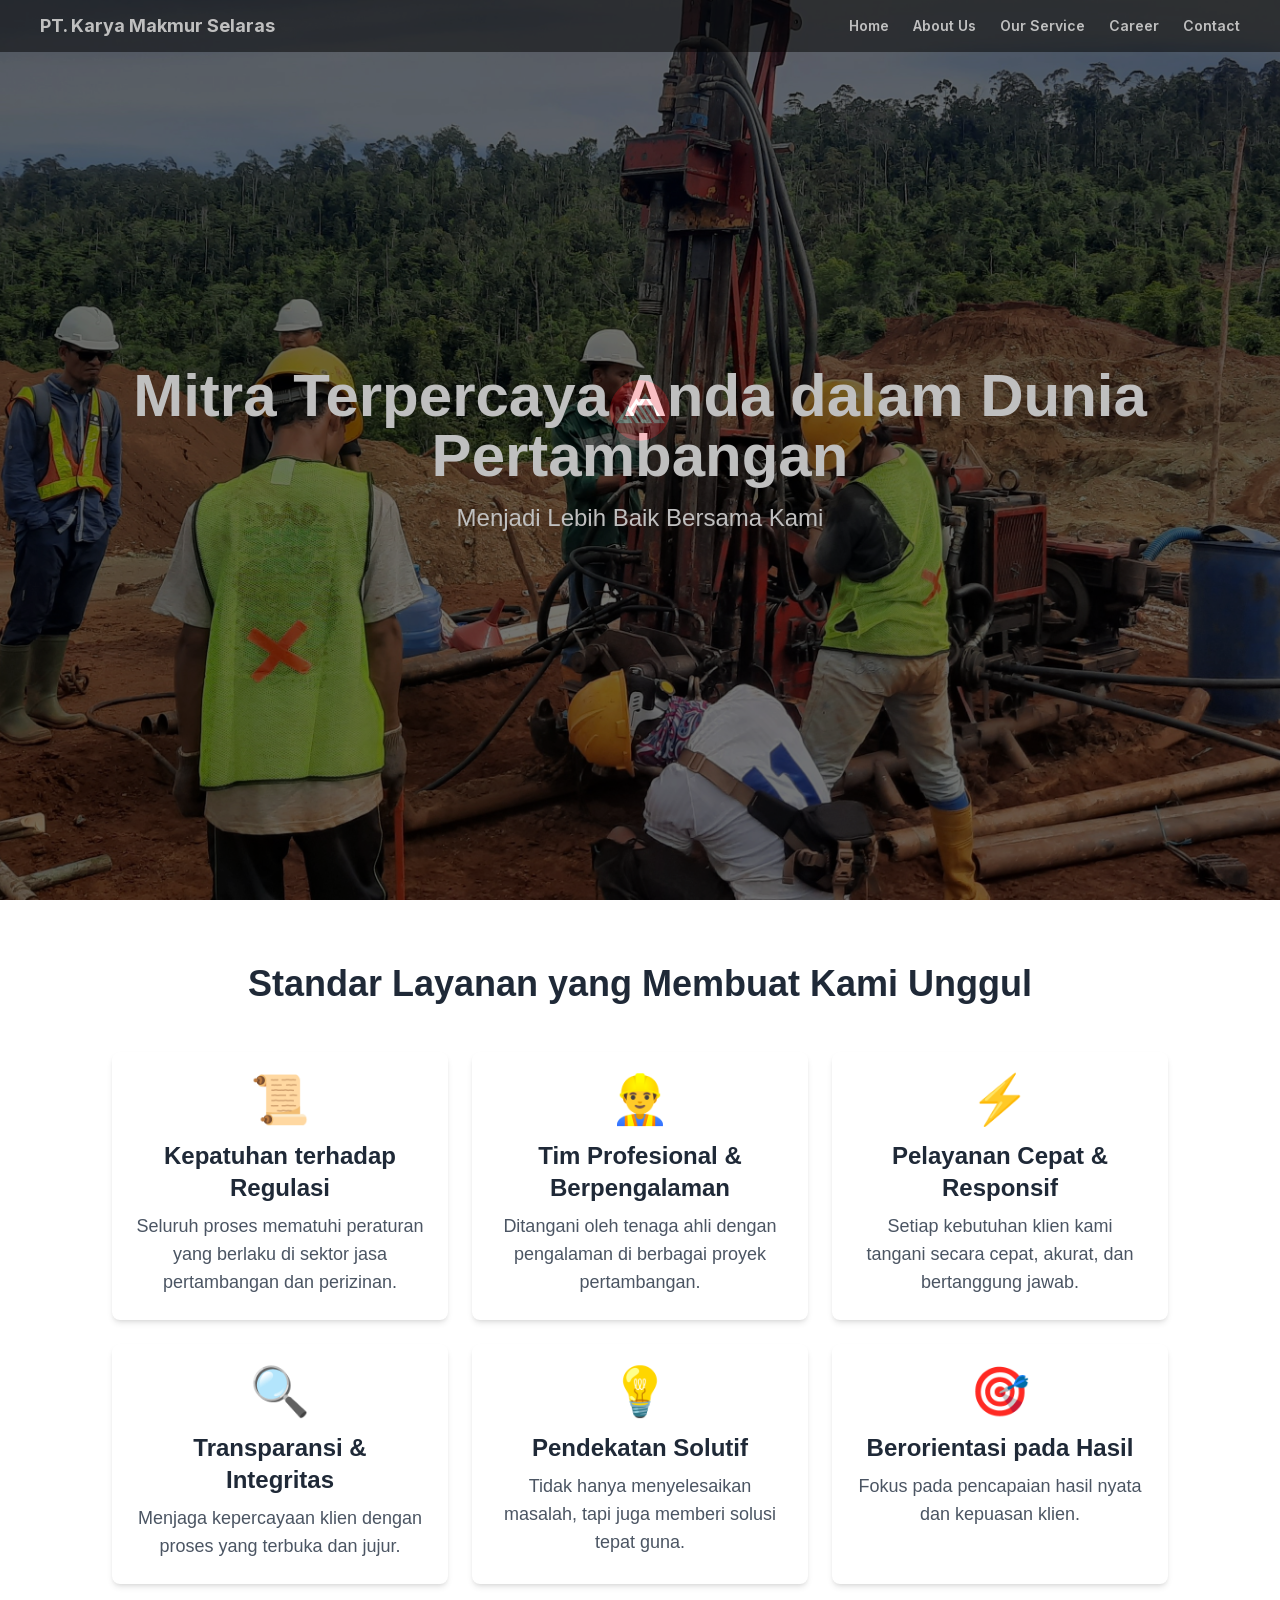
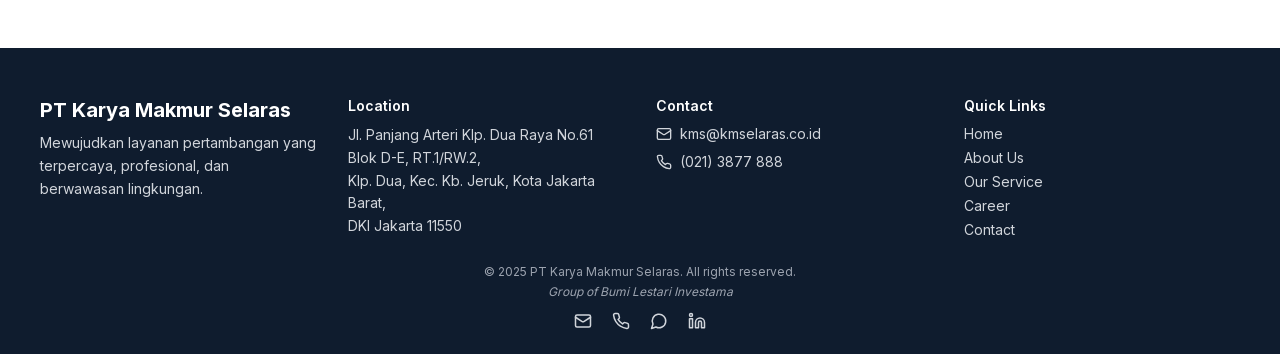
==== index.html @ 3e062470 "Upload latest website build" ====
<!DOCTYPE html><html lang="en"><head><meta charSet="utf-8"/><meta name="viewport" content="width=device-width, initial-scale=1"/><link rel="preload" as="image" href="/images/KMS.png" fetchPriority="high"/><link rel="preload" as="image" href="/images/ngebor2nd.jpg" fetchPriority="high"/><link rel="stylesheet" href="/_next/static/css/39ef1ab7c9cf8170.css" data-precedence="next"/><link rel="preload" as="script" fetchPriority="low" href="/_next/static/chunks/webpack-bbf38ab73833ad8f.js"/><script src="/_next/static/chunks/fd9d1056-844a5cc198651369.js" async=""></script><script src="/_next/static/chunks/23-48c52bfb9461e710.js" async=""></script><script src="/_next/static/chunks/main-app-80aff7ed6af9d20b.js" async=""></script><script src="/_next/static/chunks/664-de91c3d06f138422.js" async=""></script><script src="/_next/static/chunks/627-c3368411f2ba80dd.js" async=""></script><script src="/_next/static/chunks/138-c920672a548db637.js" async=""></script><script src="/_next/static/chunks/app/page-da575f55ed3c1c3e.js" async=""></script><script src="/_next/static/chunks/app/layout-ab60ea3f1e99c722.js" async=""></script><title>PT. Karya Makmur Selaras</title><link rel="icon" href="/KMS.png" type="image/png"/><title>PT. Karya Makmur Selaras</title><meta name="description" content="Konsultan Jasa Usaha Pertambangan — profesional dan berwawasan lingkungan"/><script src="/_next/static/chunks/polyfills-78c92fac7aa8fdd8.js" noModule=""></script></head><body class="__className_f367f3"><main class="relative flex flex-col items-center min-h-screen font-[Arial] bg-white overflow-x-hidden"><div class="fixed inset-0 flex items-center justify-center bg-black z-[100]" style="opacity:1"><div style="transform:none"><img alt="Logo KMS" fetchPriority="high" width="300" height="150" decoding="async" data-nimg="1" style="color:transparent" src="/images/KMS.png"/></div></div><div class="relative w-full h-screen" style="transform:scale(1.1)"><img alt="Hero Background" fetchPriority="high" decoding="async" data-nimg="fill" class="object-cover z-0" style="position:absolute;height:100%;width:100%;left:0;top:0;right:0;bottom:0;color:transparent" src="/images/ngebor2nd.jpg"/><div class="absolute inset-0 flex flex-col justify-center items-center bg-black bg-opacity-40 text-white text-center px-4 sm:px-8 md:px-16"><h1 class="text-3xl sm:text-4xl md:text-5xl lg:text-6xl font-bold leading-snug" style="opacity:0;transform:translateY(20px)">Mitra Terpercaya Anda dalam Dunia Pertambangan</h1><p class="mt-4 text-base sm:text-lg md:text-xl lg:text-2xl" style="opacity:0;transform:translateY(10px)">Menjadi Lebih Baik Bersama Kami</p></div></div><section class="w-full max-w-6xl px-4 sm:px-6 md:px-12 py-16"><h2 class="text-2xl sm:text-3xl md:text-4xl font-bold text-center text-gray-800 mb-12">Standar Layanan yang Membuat Kami Unggul</h2><div class="grid grid-cols-1 sm:grid-cols-2 lg:grid-cols-3 gap-6"><div class="bg-white rounded-lg shadow-md p-6 text-center hover:shadow-xl transition"><div class="text-blue-600 mb-4 text-4xl sm:text-5xl">📜</div><h3 class="text-lg sm:text-xl md:text-2xl font-semibold text-gray-800 mb-2">Kepatuhan terhadap Regulasi</h3><p class="text-gray-600 text-sm sm:text-base md:text-lg">Seluruh proses mematuhi peraturan yang berlaku di sektor jasa pertambangan dan perizinan.</p></div><div class="bg-white rounded-lg shadow-md p-6 text-center hover:shadow-xl transition"><div class="text-blue-600 mb-4 text-4xl sm:text-5xl">👷‍♂️</div><h3 class="text-lg sm:text-xl md:text-2xl font-semibold text-gray-800 mb-2">Tim Profesional &amp; Berpengalaman</h3><p class="text-gray-600 text-sm sm:text-base md:text-lg">Ditangani oleh tenaga ahli dengan pengalaman di berbagai proyek pertambangan.</p></div><div class="bg-white rounded-lg shadow-md p-6 text-center hover:shadow-xl transition"><div class="text-blue-600 mb-4 text-4xl sm:text-5xl">⚡</div><h3 class="text-lg sm:text-xl md:text-2xl font-semibold text-gray-800 mb-2">Pelayanan Cepat &amp; Responsif</h3><p class="text-gray-600 text-sm sm:text-base md:text-lg">Setiap kebutuhan klien kami tangani secara cepat, akurat, dan bertanggung jawab.</p></div><div class="bg-white rounded-lg shadow-md p-6 text-center hover:shadow-xl transition"><div class="text-blue-600 mb-4 text-4xl sm:text-5xl">🔍</div><h3 class="text-lg sm:text-xl md:text-2xl font-semibold text-gray-800 mb-2">Transparansi &amp; Integritas</h3><p class="text-gray-600 text-sm sm:text-base md:text-lg">Menjaga kepercayaan klien dengan proses yang terbuka dan jujur.</p></div><div class="bg-white rounded-lg shadow-md p-6 text-center hover:shadow-xl transition"><div class="text-blue-600 mb-4 text-4xl sm:text-5xl">💡</div><h3 class="text-lg sm:text-xl md:text-2xl font-semibold text-gray-800 mb-2">Pendekatan Solutif</h3><p class="text-gray-600 text-sm sm:text-base md:text-lg">Tidak hanya menyelesaikan masalah, tapi juga memberi solusi tepat guna.</p></div><div class="bg-white rounded-lg shadow-md p-6 text-center hover:shadow-xl transition"><div class="text-blue-600 mb-4 text-4xl sm:text-5xl">🎯</div><h3 class="text-lg sm:text-xl md:text-2xl font-semibold text-gray-800 mb-2">Berorientasi pada Hasil</h3><p class="text-gray-600 text-sm sm:text-base md:text-lg">Fokus pada pencapaian hasil nyata dan kepuasan klien.</p></div></div></section></main><footer class="bg-[#0f1c2e] text-white pt-12 pb-6 text-sm"><div class="max-w-7xl mx-auto px-6 md:px-10 grid grid-cols-1 md:grid-cols-2 lg:grid-cols-4 gap-8 pl-4 md:pl-10"><div><h2 class="text-xl font-bold mb-2">PT Karya Makmur Selaras</h2><p class="text-gray-300 leading-relaxed text-sm">Mewujudkan layanan pertambangan yang terpercaya, profesional, dan berwawasan lingkungan.</p></div><div><h4 class="font-semibold mb-2">Location</h4><p class="text-gray-300 text-sm leading-relaxed">Jl. Panjang Arteri Klp. Dua Raya No.61 Blok D-E, RT.1/RW.2,<br/>Klp. Dua, Kec. Kb. Jeruk, Kota Jakarta Barat,<br/>DKI Jakarta 11550</p></div><div class="space-y-2"><h4 class="font-semibold">Contact</h4><div class="flex items-center gap-2 text-gray-300 text-sm"><svg xmlns="http://www.w3.org/2000/svg" width="16" height="16" viewBox="0 0 24 24" fill="none" stroke="currentColor" stroke-width="2" stroke-linecap="round" stroke-linejoin="round" class="lucide lucide-mail"><rect width="20" height="16" x="2" y="4" rx="2"></rect><path d="m22 7-8.97 5.7a1.94 1.94 0 0 1-2.06 0L2 7"></path></svg><a href="mailto:kms@kmselaras.co.id" class="hover:underline">kms@kmselaras.co.id</a></div><div class="flex items-center gap-2 text-gray-300 text-sm"><svg xmlns="http://www.w3.org/2000/svg" width="16" height="16" viewBox="0 0 24 24" fill="none" stroke="currentColor" stroke-width="2" stroke-linecap="round" stroke-linejoin="round" class="lucide lucide-phone"><path d="M22 16.92v3a2 2 0 0 1-2.18 2 19.79 19.79 0 0 1-8.63-3.07 19.5 19.5 0 0 1-6-6 19.79 19.79 0 0 1-3.07-8.67A2 2 0 0 1 4.11 2h3a2 2 0 0 1 2 1.72 12.84 12.84 0 0 0 .7 2.81 2 2 0 0 1-.45 2.11L8.09 9.91a16 16 0 0 0 6 6l1.27-1.27a2 2 0 0 1 2.11-.45 12.84 12.84 0 0 0 2.81.7A2 2 0 0 1 22 16.92z"></path></svg><a href="tel:+62213877888" class="hover:underline">(021) 3877 888</a></div></div><div><h4 class="font-semibold mb-2">Quick Links</h4><ul class="space-y-1 text-gray-300 text-sm"><li><a class="hover:underline" href="/">Home</a></li><li><a class="hover:underline" href="/about">About Us</a></li><li><a class="hover:underline" href="/our-service">Our Service</a></li><li><a class="hover:underline" href="/career">Career</a></li><li><a class="hover:underline" href="/contact">Contact</a></li></ul></div></div><div class="w-full max-w-7xl mx-auto px-6 md:px-10 text-center text-gray-400 text-xs mt-6">© <!-- -->2025<!-- --> PT Karya Makmur Selaras. All rights reserved.<div class="italic mt-1">Group of Bumi Lestari Investama</div><div class="mt-3 flex justify-center gap-5 text-lg text-gray-300"><a href="mailto:kms@kmselaras.co.id" aria-label="Email" class="hover:text-white"><svg xmlns="http://www.w3.org/2000/svg" width="18" height="18" viewBox="0 0 24 24" fill="none" stroke="currentColor" stroke-width="2" stroke-linecap="round" stroke-linejoin="round" class="lucide lucide-mail"><rect width="20" height="16" x="2" y="4" rx="2"></rect><path d="m22 7-8.97 5.7a1.94 1.94 0 0 1-2.06 0L2 7"></path></svg></a><a href="tel:+62213877888" aria-label="Phone" class="hover:text-white"><svg xmlns="http://www.w3.org/2000/svg" width="18" height="18" viewBox="0 0 24 24" fill="none" stroke="currentColor" stroke-width="2" stroke-linecap="round" stroke-linejoin="round" class="lucide lucide-phone"><path d="M22 16.92v3a2 2 0 0 1-2.18 2 19.79 19.79 0 0 1-8.63-3.07 19.5 19.5 0 0 1-6-6 19.79 19.79 0 0 1-3.07-8.67A2 2 0 0 1 4.11 2h3a2 2 0 0 1 2 1.72 12.84 12.84 0 0 0 .7 2.81 2 2 0 0 1-.45 2.11L8.09 9.91a16 16 0 0 0 6 6l1.27-1.27a2 2 0 0 1 2.11-.45 12.84 12.84 0 0 0 2.81.7A2 2 0 0 1 22 16.92z"></path></svg></a><a href="https://wa.me/6281234567890" target="_blank" rel="noopener noreferrer" aria-label="WhatsApp" class="hover:text-green-400"><svg xmlns="http://www.w3.org/2000/svg" width="18" height="18" viewBox="0 0 24 24" fill="none" stroke="currentColor" stroke-width="2" stroke-linecap="round" stroke-linejoin="round" class="lucide lucide-message-circle"><path d="M7.9 20A9 9 0 1 0 4 16.1L2 22Z"></path></svg></a><a href="https://www.linkedin.com/company/kmselaras" target="_blank" rel="noopener noreferrer" aria-label="LinkedIn" class="hover:text-blue-400"><svg xmlns="http://www.w3.org/2000/svg" width="18" height="18" viewBox="0 0 24 24" fill="none" stroke="currentColor" stroke-width="2" stroke-linecap="round" stroke-linejoin="round" class="lucide lucide-linkedin"><path d="M16 8a6 6 0 0 1 6 6v7h-4v-7a2 2 0 0 0-2-2 2 2 0 0 0-2 2v7h-4v-7a6 6 0 0 1 6-6z"></path><rect width="4" height="12" x="2" y="9"></rect><circle cx="4" cy="4" r="2"></circle></svg></a></div></div></footer> <script src="/_next/static/chunks/webpack-bbf38ab73833ad8f.js" async=""></script><script>(self.__next_f=self.__next_f||[]).push([0]);self.__next_f.push([2,null])</script><script>self.__next_f.push([1,"1:HL[\"/_next/static/css/39ef1ab7c9cf8170.css\",\"style\"]\n"])</script><script>self.__next_f.push([1,"2:I[5751,[],\"\"]\n4:I[6513,[],\"ClientPageRoot\"]\n5:I[6774,[\"664\",\"static/chunks/664-de91c3d06f138422.js\",\"627\",\"static/chunks/627-c3368411f2ba80dd.js\",\"138\",\"static/chunks/138-c920672a548db637.js\",\"931\",\"static/chunks/app/page-da575f55ed3c1c3e.js\"],\"default\"]\n6:I[6830,[\"664\",\"static/chunks/664-de91c3d06f138422.js\",\"138\",\"static/chunks/138-c920672a548db637.js\",\"185\",\"static/chunks/app/layout-ab60ea3f1e99c722.js\"],\"default\"]\n7:I[9275,[],\"\"]\n8:I[1343,[],\"\"]\n9:I[231,[\"664\",\"static/chunks/664-de91c3d06f138422.js\",\"138\",\"static/chunks/138-c920672a548db637.js\",\"185\",\"static/chunks/app/layout-ab60ea3f1e99c722.js\"],\"\"]\nb:I[6130,[],\"\"]\nc:[]\n"])</script><script>self.__next_f.push([1,"0:[[[\"$\",\"link\",\"0\",{\"rel\":\"stylesheet\",\"href\":\"/_next/static/css/39ef1ab7c9cf8170.css\",\"precedence\":\"next\",\"crossOrigin\":\"$undefined\"}]],[\"$\",\"$L2\",null,{\"buildId\":\"ZJ8cmlWMxVwswCSHZKchm\",\"assetPrefix\":\"\",\"initialCanonicalUrl\":\"/\",\"initialTree\":[\"\",{\"children\":[\"__PAGE__\",{}]},\"$undefined\",\"$undefined\",true],\"initialSeedData\":[\"\",{\"children\":[\"__PAGE__\",{},[[\"$L3\",[\"$\",\"$L4\",null,{\"props\":{\"params\":{},\"searchParams\":{}},\"Component\":\"$5\"}]],null],null]},[[\"$\",\"html\",null,{\"lang\":\"en\",\"children\":[[\"$\",\"head\",null,{\"children\":[[\"$\",\"title\",null,{\"children\":\"PT. Karya Makmur Selaras\"}],[\"$\",\"link\",null,{\"rel\":\"icon\",\"href\":\"/KMS.png\",\"type\":\"image/png\"}]]}],[\"$\",\"body\",null,{\"className\":\"__className_f367f3\",\"children\":[[\"$\",\"$L6\",null,{}],[\"$\",\"$L7\",null,{\"parallelRouterKey\":\"children\",\"segmentPath\":[\"children\"],\"error\":\"$undefined\",\"errorStyles\":\"$undefined\",\"errorScripts\":\"$undefined\",\"template\":[\"$\",\"$L8\",null,{}],\"templateStyles\":\"$undefined\",\"templateScripts\":\"$undefined\",\"notFound\":[[\"$\",\"title\",null,{\"children\":\"404: This page could not be found.\"}],[\"$\",\"div\",null,{\"style\":{\"fontFamily\":\"system-ui,\\\"Segoe UI\\\",Roboto,Helvetica,Arial,sans-serif,\\\"Apple Color Emoji\\\",\\\"Segoe UI Emoji\\\"\",\"height\":\"100vh\",\"textAlign\":\"center\",\"display\":\"flex\",\"flexDirection\":\"column\",\"alignItems\":\"center\",\"justifyContent\":\"center\"},\"children\":[\"$\",\"div\",null,{\"children\":[[\"$\",\"style\",null,{\"dangerouslySetInnerHTML\":{\"__html\":\"body{color:#000;background:#fff;margin:0}.next-error-h1{border-right:1px solid rgba(0,0,0,.3)}@media (prefers-color-scheme:dark){body{color:#fff;background:#000}.next-error-h1{border-right:1px solid rgba(255,255,255,.3)}}\"}}],[\"$\",\"h1\",null,{\"className\":\"next-error-h1\",\"style\":{\"display\":\"inline-block\",\"margin\":\"0 20px 0 0\",\"padding\":\"0 23px 0 0\",\"fontSize\":24,\"fontWeight\":500,\"verticalAlign\":\"top\",\"lineHeight\":\"49px\"},\"children\":\"404\"}],[\"$\",\"div\",null,{\"style\":{\"display\":\"inline-block\"},\"children\":[\"$\",\"h2\",null,{\"style\":{\"fontSize\":14,\"fontWeight\":400,\"lineHeight\":\"49px\",\"margin\":0},\"children\":\"This page could not be found.\"}]}]]}]}]],\"notFoundStyles\":[],\"styles\":null}],[\"$\",\"footer\",null,{\"className\":\"bg-[#0f1c2e] text-white pt-12 pb-6 text-sm\",\"children\":[[\"$\",\"div\",null,{\"className\":\"max-w-7xl mx-auto px-6 md:px-10 grid grid-cols-1 md:grid-cols-2 lg:grid-cols-4 gap-8 pl-4 md:pl-10\",\"children\":[[\"$\",\"div\",null,{\"children\":[[\"$\",\"h2\",null,{\"className\":\"text-xl font-bold mb-2\",\"children\":\"PT Karya Makmur Selaras\"}],[\"$\",\"p\",null,{\"className\":\"text-gray-300 leading-relaxed text-sm\",\"children\":\"Mewujudkan layanan pertambangan yang terpercaya, profesional, dan berwawasan lingkungan.\"}]]}],[\"$\",\"div\",null,{\"children\":[[\"$\",\"h4\",null,{\"className\":\"font-semibold mb-2\",\"children\":\"Location\"}],[\"$\",\"p\",null,{\"className\":\"text-gray-300 text-sm leading-relaxed\",\"children\":[\"Jl. Panjang Arteri Klp. Dua Raya No.61 Blok D-E, RT.1/RW.2,\",[\"$\",\"br\",null,{}],\"Klp. Dua, Kec. Kb. Jeruk, Kota Jakarta Barat,\",[\"$\",\"br\",null,{}],\"DKI Jakarta 11550\"]}]]}],[\"$\",\"div\",null,{\"className\":\"space-y-2\",\"children\":[[\"$\",\"h4\",null,{\"className\":\"font-semibold\",\"children\":\"Contact\"}],[\"$\",\"div\",null,{\"className\":\"flex items-center gap-2 text-gray-300 text-sm\",\"children\":[[\"$\",\"svg\",null,{\"xmlns\":\"http://www.w3.org/2000/svg\",\"width\":16,\"height\":16,\"viewBox\":\"0 0 24 24\",\"fill\":\"none\",\"stroke\":\"currentColor\",\"strokeWidth\":2,\"strokeLinecap\":\"round\",\"strokeLinejoin\":\"round\",\"className\":\"lucide lucide-mail\",\"children\":[[\"$\",\"rect\",\"18n3k1\",{\"width\":\"20\",\"height\":\"16\",\"x\":\"2\",\"y\":\"4\",\"rx\":\"2\"}],[\"$\",\"path\",\"1ocrg3\",{\"d\":\"m22 7-8.97 5.7a1.94 1.94 0 0 1-2.06 0L2 7\"}],\"$undefined\"]}],[\"$\",\"a\",null,{\"href\":\"mailto:kms@kmselaras.co.id\",\"className\":\"hover:underline\",\"children\":\"kms@kmselaras.co.id\"}]]}],[\"$\",\"div\",null,{\"className\":\"flex items-center gap-2 text-gray-300 text-sm\",\"children\":[[\"$\",\"svg\",null,{\"xmlns\":\"http://www.w3.org/2000/svg\",\"width\":16,\"height\":16,\"viewBox\":\"0 0 24 24\",\"fill\":\"none\",\"stroke\":\"currentColor\",\"strokeWidth\":2,\"strokeLinecap\":\"round\",\"strokeLinejoin\":\"round\",\"className\":\"lucide lucide-phone\",\"children\":[[\"$\",\"path\",\"foiqr5\",{\"d\":\"M22 16.92v3a2 2 0 0 1-2.18 2 19.79 19.79 0 0 1-8.63-3.07 19.5 19.5 0 0 1-6-6 19.79 19.79 0 0 1-3.07-8.67A2 2 0 0 1 4.11 2h3a2 2 0 0 1 2 1.72 12.84 12.84 0 0 0 .7 2.81 2 2 0 0 1-.45 2.11L8.09 9.91a16 16 0 0 0 6 6l1.27-1.27a2 2 0 0 1 2.11-.45 12.84 12.84 0 0 0 2.81.7A2 2 0 0 1 22 16.92z\"}],\"$undefined\"]}],[\"$\",\"a\",null,{\"href\":\"tel:+62213877888\",\"className\":\"hover:underline\",\"children\":\"(021) 3877 888\"}]]}]]}],[\"$\",\"div\",null,{\"children\":[[\"$\",\"h4\",null,{\"className\":\"font-semibold mb-2\",\"children\":\"Quick Links\"}],[\"$\",\"ul\",null,{\"className\":\"space-y-1 text-gray-300 text-sm\",\"children\":[[\"$\",\"li\",null,{\"children\":[\"$\",\"$L9\",null,{\"href\":\"/\",\"className\":\"hover:underline\",\"children\":\"Home\"}]}],[\"$\",\"li\",null,{\"children\":[\"$\",\"$L9\",null,{\"href\":\"/about\",\"className\":\"hover:underline\",\"children\":\"About Us\"}]}],[\"$\",\"li\",null,{\"children\":[\"$\",\"$L9\",null,{\"href\":\"/our-service\",\"className\":\"hover:underline\",\"children\":\"Our Service\"}]}],[\"$\",\"li\",null,{\"children\":[\"$\",\"$L9\",null,{\"href\":\"/career\",\"className\":\"hover:underline\",\"children\":\"Career\"}]}],[\"$\",\"li\",null,{\"children\":[\"$\",\"$L9\",null,{\"href\":\"/contact\",\"className\":\"hover:underline\",\"children\":\"Contact\"}]}]]}]]}]]}],[\"$\",\"div\",null,{\"className\":\"w-full max-w-7xl mx-auto px-6 md:px-10 text-center text-gray-400 text-xs mt-6\",\"children\":[\"© \",2025,\" PT Karya Makmur Selaras. All rights reserved.\",[\"$\",\"div\",null,{\"className\":\"italic mt-1\",\"children\":\"Group of Bumi Lestari Investama\"}],[\"$\",\"div\",null,{\"className\":\"mt-3 flex justify-center gap-5 text-lg text-gray-300\",\"children\":[[\"$\",\"a\",null,{\"href\":\"mailto:kms@kmselaras.co.id\",\"aria-label\":\"Email\",\"className\":\"hover:text-white\",\"children\":[\"$\",\"svg\",null,{\"xmlns\":\"http://www.w3.org/2000/svg\",\"width\":18,\"height\":18,\"viewBox\":\"0 0 24 24\",\"fill\":\"none\",\"stroke\":\"currentColor\",\"strokeWidth\":2,\"strokeLinecap\":\"round\",\"strokeLinejoin\":\"round\",\"className\":\"lucide lucide-mail\",\"children\":[[\"$\",\"rect\",\"18n3k1\",{\"width\":\"20\",\"height\":\"16\",\"x\":\"2\",\"y\":\"4\",\"rx\":\"2\"}],[\"$\",\"path\",\"1ocrg3\",{\"d\":\"m22 7-8.97 5.7a1.94 1.94 0 0 1-2.06 0L2 7\"}],\"$undefined\"]}]}],[\"$\",\"a\",null,{\"href\":\"tel:+62213877888\",\"aria-label\":\"Phone\",\"className\":\"hover:text-white\",\"children\":[\"$\",\"svg\",null,{\"xmlns\":\"http://www.w3.org/2000/svg\",\"width\":18,\"height\":18,\"viewBox\":\"0 0 24 24\",\"fill\":\"none\",\"stroke\":\"currentColor\",\"strokeWidth\":2,\"strokeLinecap\":\"round\",\"strokeLinejoin\":\"round\",\"className\":\"lucide lucide-phone\",\"children\":[[\"$\",\"path\",\"foiqr5\",{\"d\":\"M22 16.92v3a2 2 0 0 1-2.18 2 19.79 19.79 0 0 1-8.63-3.07 19.5 19.5 0 0 1-6-6 19.79 19.79 0 0 1-3.07-8.67A2 2 0 0 1 4.11 2h3a2 2 0 0 1 2 1.72 12.84 12.84 0 0 0 .7 2.81 2 2 0 0 1-.45 2.11L8.09 9.91a16 16 0 0 0 6 6l1.27-1.27a2 2 0 0 1 2.11-.45 12.84 12.84 0 0 0 2.81.7A2 2 0 0 1 22 16.92z\"}],\"$undefined\"]}]}],[\"$\",\"a\",null,{\"href\":\"https://wa.me/6281234567890\",\"target\":\"_blank\",\"rel\":\"noopener noreferrer\",\"aria-label\":\"WhatsApp\",\"className\":\"hover:text-green-400\",\"children\":[\"$\",\"svg\",null,{\"xmlns\":\"http://www.w3.org/2000/svg\",\"width\":18,\"height\":18,\"viewBox\":\"0 0 24 24\",\"fill\":\"none\",\"stroke\":\"currentColor\",\"strokeWidth\":2,\"strokeLinecap\":\"round\",\"strokeLinejoin\":\"round\",\"className\":\"lucide lucide-message-circle\",\"children\":[[\"$\",\"path\",\"vv11sd\",{\"d\":\"M7.9 20A9 9 0 1 0 4 16.1L2 22Z\"}],\"$undefined\"]}]}],[\"$\",\"a\",null,{\"href\":\"https://www.linkedin.com/company/kmselaras\",\"target\":\"_blank\",\"rel\":\"noopener noreferrer\",\"aria-label\":\"LinkedIn\",\"className\":\"hover:text-blue-400\",\"children\":[\"$\",\"svg\",null,{\"xmlns\":\"http://www.w3.org/2000/svg\",\"width\":18,\"height\":18,\"viewBox\":\"0 0 24 24\",\"fill\":\"none\",\"stroke\":\"currentColor\",\"strokeWidth\":2,\"strokeLinecap\":\"round\",\"strokeLinejoin\":\"round\",\"className\":\"lucide lucide-linkedin\",\"children\":[[\"$\",\"path\",\"c2jq9f\",{\"d\":\"M16 8a6 6 0 0 1 6 6v7h-4v-7a2 2 0 0 0-2-2 2 2 0 0 0-2 2v7h-4v-7a6 6 0 0 1 6-6z\"}],[\"$\",\"rect\",\"mk3on5\",{\"width\":\"4\",\"height\":\"12\",\"x\":\"2\",\"y\":\"9\"}],[\"$\",\"circle\",\"bt5ra8\",{\"cx\":\"4\",\"cy\":\"4\",\"r\":\"2\"}],\"$undefined\"]}]}]]}]]}]]}],\" \"]}]]}],null],null],\"couldBeIntercepted\":false,\"initialHead\":[false,\"$La\"],\"globalErrorComponent\":\"$b\",\"missingSlots\":\"$Wc\"}]]\n"])</script><script>self.__next_f.push([1,"a:[[\"$\",\"meta\",\"0\",{\"name\":\"viewport\",\"content\":\"width=device-width, initial-scale=1\"}],[\"$\",\"meta\",\"1\",{\"charSet\":\"utf-8\"}],[\"$\",\"title\",\"2\",{\"children\":\"PT. Karya Makmur Selaras\"}],[\"$\",\"meta\",\"3\",{\"name\":\"description\",\"content\":\"Konsultan Jasa Usaha Pertambangan — profesional dan berwawasan lingkungan\"}]]\n3:null\n"])</script></body></html>
---- _next/static/css/39ef1ab7c9cf8170.css ----
@font-face{font-family:__Inter_f367f3;font-style:normal;font-weight:100 900;font-display:swap;src:url(/_next/static/media/ba9851c3c22cd980-s.woff2) format("woff2");unicode-range:u+0460-052f,u+1c80-1c8a,u+20b4,u+2de0-2dff,u+a640-a69f,u+fe2e-fe2f}@font-face{font-family:__Inter_f367f3;font-style:normal;font-weight:100 900;font-display:swap;src:url(/_next/static/media/21350d82a1f187e9-s.woff2) format("woff2");unicode-range:u+0301,u+0400-045f,u+0490-0491,u+04b0-04b1,u+2116}@font-face{font-family:__Inter_f367f3;font-style:normal;font-weight:100 900;font-display:swap;src:url(/_next/static/media/c5fe6dc8356a8c31-s.woff2) format("woff2");unicode-range:u+1f??}@font-face{font-family:__Inter_f367f3;font-style:normal;font-weight:100 900;font-display:swap;src:url(/_next/static/media/19cfc7226ec3afaa-s.woff2) format("woff2");unicode-range:u+0370-0377,u+037a-037f,u+0384-038a,u+038c,u+038e-03a1,u+03a3-03ff}@font-face{font-family:__Inter_f367f3;font-style:normal;font-weight:100 900;font-display:swap;src:url(/_next/static/media/df0a9ae256c0569c-s.woff2) format("woff2");unicode-range:u+0102-0103,u+0110-0111,u+0128-0129,u+0168-0169,u+01a0-01a1,u+01af-01b0,u+0300-0301,u+0303-0304,u+0308-0309,u+0323,u+0329,u+1ea0-1ef9,u+20ab}@font-face{font-family:__Inter_f367f3;font-style:normal;font-weight:100 900;font-display:swap;src:url(/_next/static/media/8e9860b6e62d6359-s.woff2) format("woff2");unicode-range:u+0100-02ba,u+02bd-02c5,u+02c7-02cc,u+02ce-02d7,u+02dd-02ff,u+0304,u+0308,u+0329,u+1d00-1dbf,u+1e00-1e9f,u+1ef2-1eff,u+2020,u+20a0-20ab,u+20ad-20c0,u+2113,u+2c60-2c7f,u+a720-a7ff}@font-face{font-family:__Inter_f367f3;font-style:normal;font-weight:100 900;font-display:swap;src:url(/_next/static/media/e4af272ccee01ff0-s.p.woff2) format("woff2");unicode-range:u+00??,u+0131,u+0152-0153,u+02bb-02bc,u+02c6,u+02da,u+02dc,u+0304,u+0308,u+0329,u+2000-206f,u+20ac,u+2122,u+2191,u+2193,u+2212,u+2215,u+feff,u+fffd}@font-face{font-family:__Inter_Fallback_f367f3;src:local("Arial");ascent-override:90.49%;descent-override:22.56%;line-gap-override:0.00%;size-adjust:107.06%}.__className_f367f3{font-family:__Inter_f367f3,__Inter_Fallback_f367f3;font-style:normal}

/*
! tailwindcss v3.4.4 | MIT License | https://tailwindcss.com
*/*,:after,:before{box-sizing:border-box;border:0 solid #e5e7eb}:after,:before{--tw-content:""}:host,html{line-height:1.5;-webkit-text-size-adjust:100%;-moz-tab-size:4;tab-size:4;font-family:ui-sans-serif,system-ui,sans-serif,Apple Color Emoji,Segoe UI Emoji,Segoe UI Symbol,Noto Color Emoji;font-feature-settings:normal;font-variation-settings:normal;-webkit-tap-highlight-color:transparent}body{margin:0;line-height:inherit}hr{height:0;color:inherit;border-top-width:1px}abbr:where([title]){text-decoration:underline dotted}h1,h2,h3,h4,h5,h6{font-size:inherit;font-weight:inherit}a{color:inherit;text-decoration:inherit}b,strong{font-weight:bolder}code,kbd,pre,samp{font-family:ui-monospace,SFMono-Regular,Menlo,Monaco,Consolas,Liberation Mono,Courier New,monospace;font-feature-settings:normal;font-variation-settings:normal;font-size:1em}small{font-size:80%}sub,sup{font-size:75%;line-height:0;position:relative;vertical-align:baseline}sub{bottom:-.25em}sup{top:-.5em}table{text-indent:0;border-color:inherit;border-collapse:collapse}button,input,optgroup,select,textarea{font-family:inherit;font-feature-settings:inherit;font-variation-settings:inherit;font-size:100%;font-weight:inherit;line-height:inherit;letter-spacing:inherit;color:inherit;margin:0;padding:0}button,select{text-transform:none}button,input:where([type=button]),input:where([type=reset]),input:where([type=submit]){-webkit-appearance:button;background-color:transparent;background-image:none}:-moz-focusring{outline:auto}:-moz-ui-invalid{box-shadow:none}progress{vertical-align:baseline}::-webkit-inner-spin-button,::-webkit-outer-spin-button{height:auto}[type=search]{-webkit-appearance:textfield;outline-offset:-2px}::-webkit-search-decoration{-webkit-appearance:none}::-webkit-file-upload-button{-webkit-appearance:button;font:inherit}summary{display:list-item}blockquote,dd,dl,figure,h1,h2,h3,h4,h5,h6,hr,p,pre{margin:0}fieldset{margin:0}fieldset,legend{padding:0}menu,ol,ul{list-style:none;margin:0;padding:0}dialog{padding:0}textarea{resize:vertical}input::placeholder,textarea::placeholder{opacity:1;color:#9ca3af}[role=button],button{cursor:pointer}:disabled{cursor:default}audio,canvas,embed,iframe,img,object,svg,video{display:block;vertical-align:middle}img,video{max-width:100%;height:auto}[hidden]{display:none}*,:after,:before{--tw-border-spacing-x:0;--tw-border-spacing-y:0;--tw-translate-x:0;--tw-translate-y:0;--tw-rotate:0;--tw-skew-x:0;--tw-skew-y:0;--tw-scale-x:1;--tw-scale-y:1;--tw-pan-x: ;--tw-pan-y: ;--tw-pinch-zoom: ;--tw-scroll-snap-strictness:proximity;--tw-gradient-from-position: ;--tw-gradient-via-position: ;--tw-gradient-to-position: ;--tw-ordinal: ;--tw-slashed-zero: ;--tw-numeric-figure: ;--tw-numeric-spacing: ;--tw-numeric-fraction: ;--tw-ring-inset: ;--tw-ring-offset-width:0px;--tw-ring-offset-color:#fff;--tw-ring-color:rgba(59,130,246,.5);--tw-ring-offset-shadow:0 0 #0000;--tw-ring-shadow:0 0 #0000;--tw-shadow:0 0 #0000;--tw-shadow-colored:0 0 #0000;--tw-blur: ;--tw-brightness: ;--tw-contrast: ;--tw-grayscale: ;--tw-hue-rotate: ;--tw-invert: ;--tw-saturate: ;--tw-sepia: ;--tw-drop-shadow: ;--tw-backdrop-blur: ;--tw-backdrop-brightness: ;--tw-backdrop-contrast: ;--tw-backdrop-grayscale: ;--tw-backdrop-hue-rotate: ;--tw-backdrop-invert: ;--tw-backdrop-opacity: ;--tw-backdrop-saturate: ;--tw-backdrop-sepia: ;--tw-contain-size: ;--tw-contain-layout: ;--tw-contain-paint: ;--tw-contain-style: }::backdrop{--tw-border-spacing-x:0;--tw-border-spacing-y:0;--tw-translate-x:0;--tw-translate-y:0;--tw-rotate:0;--tw-skew-x:0;--tw-skew-y:0;--tw-scale-x:1;--tw-scale-y:1;--tw-pan-x: ;--tw-pan-y: ;--tw-pinch-zoom: ;--tw-scroll-snap-strictness:proximity;--tw-gradient-from-position: ;--tw-gradient-via-position: ;--tw-gradient-to-position: ;--tw-ordinal: ;--tw-slashed-zero: ;--tw-numeric-figure: ;--tw-numeric-spacing: ;--tw-numeric-fraction: ;--tw-ring-inset: ;--tw-ring-offset-width:0px;--tw-ring-offset-color:#fff;--tw-ring-color:rgba(59,130,246,.5);--tw-ring-offset-shadow:0 0 #0000;--tw-ring-shadow:0 0 #0000;--tw-shadow:0 0 #0000;--tw-shadow-colored:0 0 #0000;--tw-blur: ;--tw-brightness: ;--tw-contrast: ;--tw-grayscale: ;--tw-hue-rotate: ;--tw-invert: ;--tw-saturate: ;--tw-sepia: ;--tw-drop-shadow: ;--tw-backdrop-blur: ;--tw-backdrop-brightness: ;--tw-backdrop-contrast: ;--tw-backdrop-grayscale: ;--tw-backdrop-hue-rotate: ;--tw-backdrop-invert: ;--tw-backdrop-opacity: ;--tw-backdrop-saturate: ;--tw-backdrop-sepia: ;--tw-contain-size: ;--tw-contain-layout: ;--tw-contain-paint: ;--tw-contain-style: }.pointer-events-none{pointer-events:none}.pointer-events-auto{pointer-events:auto}.visible{visibility:visible}.fixed{position:fixed}.absolute{position:absolute}.relative{position:relative}.inset-0{inset:0}.bottom-6{bottom:1.5rem}.left-0{left:0}.left-4{left:1rem}.left-5{left:1.25rem}.right-2{right:.5rem}.right-20{right:5rem}.right-3{right:.75rem}.right-4{right:1rem}.right-6{right:1.5rem}.top-0{top:0}.top-1\/2{top:50%}.top-2{top:.5rem}.top-3{top:.75rem}.top-4{top:1rem}.top-5{top:1.25rem}.z-0{z-index:0}.z-10{z-index:10}.z-50{z-index:50}.z-\[100\]{z-index:100}.mx-auto{margin-left:auto;margin-right:auto}.my-16{margin-top:4rem;margin-bottom:4rem}.mb-1{margin-bottom:.25rem}.mb-10{margin-bottom:2.5rem}.mb-12{margin-bottom:3rem}.mb-2{margin-bottom:.5rem}.mb-3{margin-bottom:.75rem}.mb-4{margin-bottom:1rem}.mb-6{margin-bottom:1.5rem}.mb-8{margin-bottom:2rem}.mt-1{margin-top:.25rem}.mt-10{margin-top:2.5rem}.mt-2{margin-top:.5rem}.mt-20{margin-top:5rem}.mt-28{margin-top:7rem}.mt-3{margin-top:.75rem}.mt-4{margin-top:1rem}.mt-5{margin-top:1.25rem}.mt-6{margin-top:1.5rem}.block{display:block}.inline-block{display:inline-block}.flex{display:flex}.grid{display:grid}.hidden{display:none}.h-2{height:.5rem}.h-28{height:7rem}.h-4{height:1rem}.h-40{height:10rem}.h-5{height:1.25rem}.h-6{height:1.5rem}.h-60{height:15rem}.h-\[120px\]{height:120px}.h-\[160px\]{height:160px}.h-\[400px\]{height:400px}.h-\[60vh\]{height:60vh}.h-full{height:100%}.h-screen{height:100vh}.min-h-screen{min-height:100vh}.w-2{width:.5rem}.w-4{width:1rem}.w-5{width:1.25rem}.w-6{width:1.5rem}.w-\[180px\]{width:180px}.w-full{width:100%}.w-screen{width:100vw}.max-w-2xl{max-width:42rem}.max-w-3xl{max-width:48rem}.max-w-4xl{max-width:56rem}.max-w-5xl{max-width:64rem}.max-w-6xl{max-width:72rem}.max-w-7xl{max-width:80rem}.max-w-lg{max-width:32rem}.max-w-md{max-width:28rem}.max-w-xl{max-width:36rem}.max-w-xs{max-width:20rem}.flex-1{flex:1 1 0%}.-translate-y-1\/2{--tw-translate-y:-50%}.-translate-y-1\/2,.transform{transform:translate(var(--tw-translate-x),var(--tw-translate-y)) rotate(var(--tw-rotate)) skewX(var(--tw-skew-x)) skewY(var(--tw-skew-y)) scaleX(var(--tw-scale-x)) scaleY(var(--tw-scale-y))}.cursor-pointer{cursor:pointer}.select-none{user-select:none}.list-outside{list-style-position:outside}.list-disc{list-style-type:disc}.list-none{list-style-type:none}.grid-cols-1{grid-template-columns:repeat(1,minmax(0,1fr))}.flex-col{flex-direction:column}.flex-wrap{flex-wrap:wrap}.items-start{align-items:flex-start}.items-center{align-items:center}.justify-center{justify-content:center}.justify-between{justify-content:space-between}.gap-12{gap:3rem}.gap-2{gap:.5rem}.gap-3{gap:.75rem}.gap-4{gap:1rem}.gap-5{gap:1.25rem}.gap-6{gap:1.5rem}.gap-8{gap:2rem}.space-y-1>:not([hidden])~:not([hidden]){--tw-space-y-reverse:0;margin-top:calc(.25rem * calc(1 - var(--tw-space-y-reverse)));margin-bottom:calc(.25rem * var(--tw-space-y-reverse))}.space-y-2>:not([hidden])~:not([hidden]){--tw-space-y-reverse:0;margin-top:calc(.5rem * calc(1 - var(--tw-space-y-reverse)));margin-bottom:calc(.5rem * var(--tw-space-y-reverse))}.space-y-20>:not([hidden])~:not([hidden]){--tw-space-y-reverse:0;margin-top:calc(5rem * calc(1 - var(--tw-space-y-reverse)));margin-bottom:calc(5rem * var(--tw-space-y-reverse))}.space-y-4>:not([hidden])~:not([hidden]){--tw-space-y-reverse:0;margin-top:calc(1rem * calc(1 - var(--tw-space-y-reverse)));margin-bottom:calc(1rem * var(--tw-space-y-reverse))}.space-y-6>:not([hidden])~:not([hidden]){--tw-space-y-reverse:0;margin-top:calc(1.5rem * calc(1 - var(--tw-space-y-reverse)));margin-bottom:calc(1.5rem * var(--tw-space-y-reverse))}.space-y-8>:not([hidden])~:not([hidden]){--tw-space-y-reverse:0;margin-top:calc(2rem * calc(1 - var(--tw-space-y-reverse)));margin-bottom:calc(2rem * var(--tw-space-y-reverse))}.overflow-hidden{overflow:hidden}.overflow-y-auto{overflow-y:auto}.overflow-x-hidden{overflow-x:hidden}.whitespace-pre-line{white-space:pre-line}.rounded{border-radius:.25rem}.rounded-2xl{border-radius:1rem}.rounded-full{border-radius:9999px}.rounded-lg{border-radius:.5rem}.rounded-md{border-radius:.375rem}.rounded-xl{border-radius:.75rem}.rounded-t-xl{border-top-left-radius:.75rem;border-top-right-radius:.75rem}.border-0{border-width:0}.border-b{border-bottom-width:1px}.border-b-2{border-bottom-width:2px}.border-gray-200{--tw-border-opacity:1;border-color:rgb(229 231 235/var(--tw-border-opacity))}.border-white{--tw-border-opacity:1;border-color:rgb(255 255 255/var(--tw-border-opacity))}.bg-\[\#0f1c2e\]{--tw-bg-opacity:1;background-color:rgb(15 28 46/var(--tw-bg-opacity))}.bg-black{--tw-bg-opacity:1;background-color:rgb(0 0 0/var(--tw-bg-opacity))}.bg-black\/20{background-color:rgba(0,0,0,.2)}.bg-black\/40{background-color:rgba(0,0,0,.4)}.bg-black\/50{background-color:rgba(0,0,0,.5)}.bg-blue-50{--tw-bg-opacity:1;background-color:rgb(239 246 255/var(--tw-bg-opacity))}.bg-blue-500{--tw-bg-opacity:1;background-color:rgb(59 130 246/var(--tw-bg-opacity))}.bg-blue-600{--tw-bg-opacity:1;background-color:rgb(37 99 235/var(--tw-bg-opacity))}.bg-gray-100{--tw-bg-opacity:1;background-color:rgb(243 244 246/var(--tw-bg-opacity))}.bg-gray-50{--tw-bg-opacity:1;background-color:rgb(249 250 251/var(--tw-bg-opacity))}.bg-green-600{--tw-bg-opacity:1;background-color:rgb(22 163 74/var(--tw-bg-opacity))}.bg-white{--tw-bg-opacity:1;background-color:rgb(255 255 255/var(--tw-bg-opacity))}.bg-white\/10{background-color:hsla(0,0%,100%,.1)}.bg-white\/30{background-color:hsla(0,0%,100%,.3)}.bg-white\/80{background-color:hsla(0,0%,100%,.8)}.bg-white\/90{background-color:hsla(0,0%,100%,.9)}.bg-opacity-40{--tw-bg-opacity:0.4}.bg-opacity-50{--tw-bg-opacity:0.5}.bg-gradient-to-b{background-image:linear-gradient(to bottom,var(--tw-gradient-stops))}.bg-gradient-to-r{background-image:linear-gradient(to right,var(--tw-gradient-stops))}.from-blue-600{--tw-gradient-from:#2563eb var(--tw-gradient-from-position);--tw-gradient-to:rgba(37,99,235,0) var(--tw-gradient-to-position);--tw-gradient-stops:var(--tw-gradient-from),var(--tw-gradient-to)}.from-orange-100{--tw-gradient-from:#ffedd5 var(--tw-gradient-from-position);--tw-gradient-to:rgba(255,237,213,0) var(--tw-gradient-to-position);--tw-gradient-stops:var(--tw-gradient-from),var(--tw-gradient-to)}.to-blue-700{--tw-gradient-to:#1d4ed8 var(--tw-gradient-to-position)}.to-white{--tw-gradient-to:#fff var(--tw-gradient-to-position)}.bg-cover{background-size:cover}.bg-center{background-position:50%}.object-contain{object-fit:contain}.object-cover{object-fit:cover}.p-1{padding:.25rem}.p-2{padding:.5rem}.p-3{padding:.75rem}.p-4{padding:1rem}.p-6{padding:1.5rem}.px-4{padding-left:1rem;padding-right:1rem}.px-6{padding-left:1.5rem;padding-right:1.5rem}.px-8{padding-left:2rem;padding-right:2rem}.py-1{padding-top:.25rem;padding-bottom:.25rem}.py-10{padding-top:2.5rem;padding-bottom:2.5rem}.py-16{padding-top:4rem;padding-bottom:4rem}.py-2{padding-top:.5rem;padding-bottom:.5rem}.py-3{padding-top:.75rem;padding-bottom:.75rem}.py-4{padding-top:1rem;padding-bottom:1rem}.py-6{padding-top:1.5rem}.pb-6,.py-6{padding-bottom:1.5rem}.pb-60{padding-bottom:15rem}.pl-2{padding-left:.5rem}.pl-4{padding-left:1rem}.pl-5{padding-left:1.25rem}.pl-6{padding-left:1.5rem}.pt-12{padding-top:3rem}.text-left{text-align:left}.text-center{text-align:center}.font-\[Arial\]{font-family:Arial}.text-2xl{font-size:1.5rem;line-height:2rem}.text-3xl{font-size:1.875rem;line-height:2.25rem}.text-4xl{font-size:2.25rem;line-height:2.5rem}.text-5xl{font-size:3rem;line-height:1}.text-7xl{font-size:4.5rem;line-height:1}.text-base{font-size:1rem;line-height:1.5rem}.text-lg{font-size:1.125rem;line-height:1.75rem}.text-sm{font-size:.875rem;line-height:1.25rem}.text-xl{font-size:1.25rem;line-height:1.75rem}.text-xs{font-size:.75rem;line-height:1rem}.font-bold{font-weight:700}.font-extrabold{font-weight:800}.font-medium{font-weight:500}.font-semibold{font-weight:600}.uppercase{text-transform:uppercase}.italic{font-style:italic}.leading-relaxed{line-height:1.625}.leading-snug{line-height:1.375}.text-\[\#ff5100\]{--tw-text-opacity:1;color:rgb(255 81 0/var(--tw-text-opacity))}.text-black{--tw-text-opacity:1;color:rgb(0 0 0/var(--tw-text-opacity))}.text-blue-300{--tw-text-opacity:1;color:rgb(147 197 253/var(--tw-text-opacity))}.text-blue-600{--tw-text-opacity:1;color:rgb(37 99 235/var(--tw-text-opacity))}.text-blue-700{--tw-text-opacity:1;color:rgb(29 78 216/var(--tw-text-opacity))}.text-blue-800{--tw-text-opacity:1;color:rgb(30 64 175/var(--tw-text-opacity))}.text-blue-900{--tw-text-opacity:1;color:rgb(30 58 138/var(--tw-text-opacity))}.text-gray-100{--tw-text-opacity:1;color:rgb(243 244 246/var(--tw-text-opacity))}.text-gray-300{--tw-text-opacity:1;color:rgb(209 213 219/var(--tw-text-opacity))}.text-gray-400{--tw-text-opacity:1;color:rgb(156 163 175/var(--tw-text-opacity))}.text-gray-600{--tw-text-opacity:1;color:rgb(75 85 99/var(--tw-text-opacity))}.text-gray-700{--tw-text-opacity:1;color:rgb(55 65 81/var(--tw-text-opacity))}.text-gray-800{--tw-text-opacity:1;color:rgb(31 41 55/var(--tw-text-opacity))}.text-gray-900{--tw-text-opacity:1;color:rgb(17 24 39/var(--tw-text-opacity))}.text-white{--tw-text-opacity:1;color:rgb(255 255 255/var(--tw-text-opacity))}.opacity-20{opacity:.2}.opacity-90{opacity:.9}.shadow{--tw-shadow:0 1px 3px 0 rgba(0,0,0,.1),0 1px 2px -1px rgba(0,0,0,.1);--tw-shadow-colored:0 1px 3px 0 var(--tw-shadow-color),0 1px 2px -1px var(--tw-shadow-color)}.shadow,.shadow-2xl{box-shadow:var(--tw-ring-offset-shadow,0 0 #0000),var(--tw-ring-shadow,0 0 #0000),var(--tw-shadow)}.shadow-2xl{--tw-shadow:0 25px 50px -12px rgba(0,0,0,.25);--tw-shadow-colored:0 25px 50px -12px var(--tw-shadow-color)}.shadow-inner{--tw-shadow:inset 0 2px 4px 0 rgba(0,0,0,.05);--tw-shadow-colored:inset 0 2px 4px 0 var(--tw-shadow-color)}.shadow-inner,.shadow-lg{box-shadow:var(--tw-ring-offset-shadow,0 0 #0000),var(--tw-ring-shadow,0 0 #0000),var(--tw-shadow)}.shadow-lg{--tw-shadow:0 10px 15px -3px rgba(0,0,0,.1),0 4px 6px -4px rgba(0,0,0,.1);--tw-shadow-colored:0 10px 15px -3px var(--tw-shadow-color),0 4px 6px -4px var(--tw-shadow-color)}.shadow-md{--tw-shadow:0 4px 6px -1px rgba(0,0,0,.1),0 2px 4px -2px rgba(0,0,0,.1);--tw-shadow-colored:0 4px 6px -1px var(--tw-shadow-color),0 2px 4px -2px var(--tw-shadow-color)}.shadow-md,.shadow-sm{box-shadow:var(--tw-ring-offset-shadow,0 0 #0000),var(--tw-ring-shadow,0 0 #0000),var(--tw-shadow)}.shadow-sm{--tw-shadow:0 1px 2px 0 rgba(0,0,0,.05);--tw-shadow-colored:0 1px 2px 0 var(--tw-shadow-color)}.blur-sm{--tw-blur:blur(4px)}.blur-sm,.drop-shadow-2xl{filter:var(--tw-blur) var(--tw-brightness) var(--tw-contrast) var(--tw-grayscale) var(--tw-hue-rotate) var(--tw-invert) var(--tw-saturate) var(--tw-sepia) var(--tw-drop-shadow)}.drop-shadow-2xl{--tw-drop-shadow:drop-shadow(0 25px 25px rgba(0,0,0,.15))}.drop-shadow-lg{--tw-drop-shadow:drop-shadow(0 10px 8px rgba(0,0,0,.04)) drop-shadow(0 4px 3px rgba(0,0,0,.1))}.drop-shadow-lg,.drop-shadow-md{filter:var(--tw-blur) var(--tw-brightness) var(--tw-contrast) var(--tw-grayscale) var(--tw-hue-rotate) var(--tw-invert) var(--tw-saturate) var(--tw-sepia) var(--tw-drop-shadow)}.drop-shadow-md{--tw-drop-shadow:drop-shadow(0 4px 3px rgba(0,0,0,.07)) drop-shadow(0 2px 2px rgba(0,0,0,.06))}.backdrop-blur-md{--tw-backdrop-blur:blur(12px)}.backdrop-blur-md,.backdrop-blur-sm{backdrop-filter:var(--tw-backdrop-blur) var(--tw-backdrop-brightness) var(--tw-backdrop-contrast) var(--tw-backdrop-grayscale) var(--tw-backdrop-hue-rotate) var(--tw-backdrop-invert) var(--tw-backdrop-opacity) var(--tw-backdrop-saturate) var(--tw-backdrop-sepia)}.backdrop-blur-sm{--tw-backdrop-blur:blur(4px)}.transition{transition-property:color,background-color,border-color,text-decoration-color,fill,stroke,opacity,box-shadow,transform,filter,backdrop-filter;transition-timing-function:cubic-bezier(.4,0,.2,1);transition-duration:.15s}.transition-all{transition-property:all;transition-timing-function:cubic-bezier(.4,0,.2,1);transition-duration:.15s}.transition-colors{transition-property:color,background-color,border-color,text-decoration-color,fill,stroke;transition-timing-function:cubic-bezier(.4,0,.2,1);transition-duration:.15s}.transition-transform{transition-property:transform;transition-timing-function:cubic-bezier(.4,0,.2,1);transition-duration:.15s}.duration-300{transition-duration:.3s}.duration-500{transition-duration:.5s}:root{--foreground-rgb:0,0,0;--background-start-rgb:214,219,220;--background-end-rgb:255,255,255}@media (prefers-color-scheme:dark){:root{--foreground-rgb:255,255,255;--background-start-rgb:0,0,0;--background-end-rgb:0,0,0}}body{color:rgb(var(--foreground-rgb));background:linear-gradient(to bottom,transparent,rgb(var(--background-end-rgb))) rgb(var(--background-start-rgb))}@keyframes spinSlow{0%{transform:rotate(0deg)}to{transform:rotate(1turn)}}.iphone{width:200px;height:400px;display:flex;justify-content:center;align-items:center;animation:spinSlow 10s linear infinite}.phone-image{width:100%;height:auto;border-radius:10px}.animate-spin-slow{animation:spinSlow 5s linear infinite}@keyframes fadeIn{0%{opacity:0;transform:translateY(10px)}to{opacity:1;transform:translateY(0)}}.swiper-slide-active .animate-fade-in{animation:fadeIn .8s ease-in-out}.hover\:scale-105:hover{--tw-scale-x:1.05;--tw-scale-y:1.05;transform:translate(var(--tw-translate-x),var(--tw-translate-y)) rotate(var(--tw-rotate)) skewX(var(--tw-skew-x)) skewY(var(--tw-skew-y)) scaleX(var(--tw-scale-x)) scaleY(var(--tw-scale-y))}.hover\:bg-black\/40:hover{background-color:rgba(0,0,0,.4)}.hover\:bg-black\/60:hover{background-color:rgba(0,0,0,.6)}.hover\:bg-blue-200:hover{--tw-bg-opacity:1;background-color:rgb(191 219 254/var(--tw-bg-opacity))}.hover\:bg-blue-700:hover{--tw-bg-opacity:1;background-color:rgb(29 78 216/var(--tw-bg-opacity))}.hover\:bg-green-700:hover{--tw-bg-opacity:1;background-color:rgb(21 128 61/var(--tw-bg-opacity))}.hover\:bg-white:hover{--tw-bg-opacity:1;background-color:rgb(255 255 255/var(--tw-bg-opacity))}.hover\:text-black:hover{--tw-text-opacity:1;color:rgb(0 0 0/var(--tw-text-opacity))}.hover\:text-blue-400:hover{--tw-text-opacity:1;color:rgb(96 165 250/var(--tw-text-opacity))}.hover\:text-blue-500:hover{--tw-text-opacity:1;color:rgb(59 130 246/var(--tw-text-opacity))}.hover\:text-gray-300:hover{--tw-text-opacity:1;color:rgb(209 213 219/var(--tw-text-opacity))}.hover\:text-gray-900:hover{--tw-text-opacity:1;color:rgb(17 24 39/var(--tw-text-opacity))}.hover\:text-green-400:hover{--tw-text-opacity:1;color:rgb(74 222 128/var(--tw-text-opacity))}.hover\:text-red-500:hover{--tw-text-opacity:1;color:rgb(239 68 68/var(--tw-text-opacity))}.hover\:text-white:hover{--tw-text-opacity:1;color:rgb(255 255 255/var(--tw-text-opacity))}.hover\:underline:hover{text-decoration-line:underline}.hover\:shadow-lg:hover{--tw-shadow:0 10px 15px -3px rgba(0,0,0,.1),0 4px 6px -4px rgba(0,0,0,.1);--tw-shadow-colored:0 10px 15px -3px var(--tw-shadow-color),0 4px 6px -4px var(--tw-shadow-color)}.hover\:shadow-lg:hover,.hover\:shadow-xl:hover{box-shadow:var(--tw-ring-offset-shadow,0 0 #0000),var(--tw-ring-shadow,0 0 #0000),var(--tw-shadow)}.hover\:shadow-xl:hover{--tw-shadow:0 20px 25px -5px rgba(0,0,0,.1),0 8px 10px -6px rgba(0,0,0,.1);--tw-shadow-colored:0 20px 25px -5px var(--tw-shadow-color),0 8px 10px -6px var(--tw-shadow-color)}.focus\:outline-none:focus{outline:2px solid transparent;outline-offset:2px}@media (min-width:640px){.sm\:mb-10{margin-bottom:2.5rem}.sm\:mb-4{margin-bottom:1rem}.sm\:mb-6{margin-bottom:1.5rem}.sm\:mb-8{margin-bottom:2rem}.sm\:mt-10{margin-top:2.5rem}.sm\:mt-2{margin-top:.5rem}.sm\:mt-6{margin-top:1.5rem}.sm\:h-48{height:12rem}.sm\:h-5{height:1.25rem}.sm\:h-80{height:20rem}.sm\:h-\[70vh\]{height:70vh}.sm\:w-5{width:1.25rem}.sm\:grid-cols-2{grid-template-columns:repeat(2,minmax(0,1fr))}.sm\:gap-4{gap:1rem}.sm\:gap-6{gap:1.5rem}.sm\:space-y-4>:not([hidden])~:not([hidden]){--tw-space-y-reverse:0;margin-top:calc(1rem * calc(1 - var(--tw-space-y-reverse)));margin-bottom:calc(1rem * var(--tw-space-y-reverse))}.sm\:p-2{padding:.5rem}.sm\:p-4{padding:1rem}.sm\:p-6{padding:1.5rem}.sm\:px-6{padding-left:1.5rem;padding-right:1.5rem}.sm\:px-8{padding-left:2rem;padding-right:2rem}.sm\:py-10{padding-top:2.5rem;padding-bottom:2.5rem}.sm\:py-16{padding-top:4rem;padding-bottom:4rem}.sm\:py-3{padding-top:.75rem;padding-bottom:.75rem}.sm\:text-2xl{font-size:1.5rem;line-height:2rem}.sm\:text-3xl{font-size:1.875rem;line-height:2.25rem}.sm\:text-4xl{font-size:2.25rem;line-height:2.5rem}.sm\:text-5xl{font-size:3rem;line-height:1}.sm\:text-base{font-size:1rem;line-height:1.5rem}.sm\:text-lg{font-size:1.125rem;line-height:1.75rem}.sm\:text-xl{font-size:1.25rem;line-height:1.75rem}}@media (min-width:768px){.md\:flex{display:flex}.md\:hidden{display:none}.md\:h-60{height:15rem}.md\:grid-cols-2{grid-template-columns:repeat(2,minmax(0,1fr))}.md\:grid-cols-3{grid-template-columns:repeat(3,minmax(0,1fr))}.md\:gap-8{gap:2rem}.md\:px-10{padding-left:2.5rem;padding-right:2.5rem}.md\:px-12{padding-left:3rem;padding-right:3rem}.md\:px-16{padding-left:4rem;padding-right:4rem}.md\:py-16{padding-top:4rem;padding-bottom:4rem}.md\:py-20{padding-top:5rem;padding-bottom:5rem}.md\:pl-10{padding-left:2.5rem}.md\:text-2xl{font-size:1.5rem;line-height:2rem}.md\:text-4xl{font-size:2.25rem;line-height:2.5rem}.md\:text-5xl{font-size:3rem;line-height:1}.md\:text-lg{font-size:1.125rem;line-height:1.75rem}.md\:text-xl{font-size:1.25rem;line-height:1.75rem}}@media (min-width:1024px){.lg\:h-\[500px\]{height:500px}.lg\:grid-cols-3{grid-template-columns:repeat(3,minmax(0,1fr))}.lg\:grid-cols-4{grid-template-columns:repeat(4,minmax(0,1fr))}.lg\:flex-row{flex-direction:row}.lg\:text-2xl{font-size:1.5rem;line-height:2rem}.lg\:text-6xl{font-size:3.75rem;line-height:1}}@media (min-width:1280px){.xl\:grid-cols-5{grid-template-columns:repeat(5,minmax(0,1fr))}}
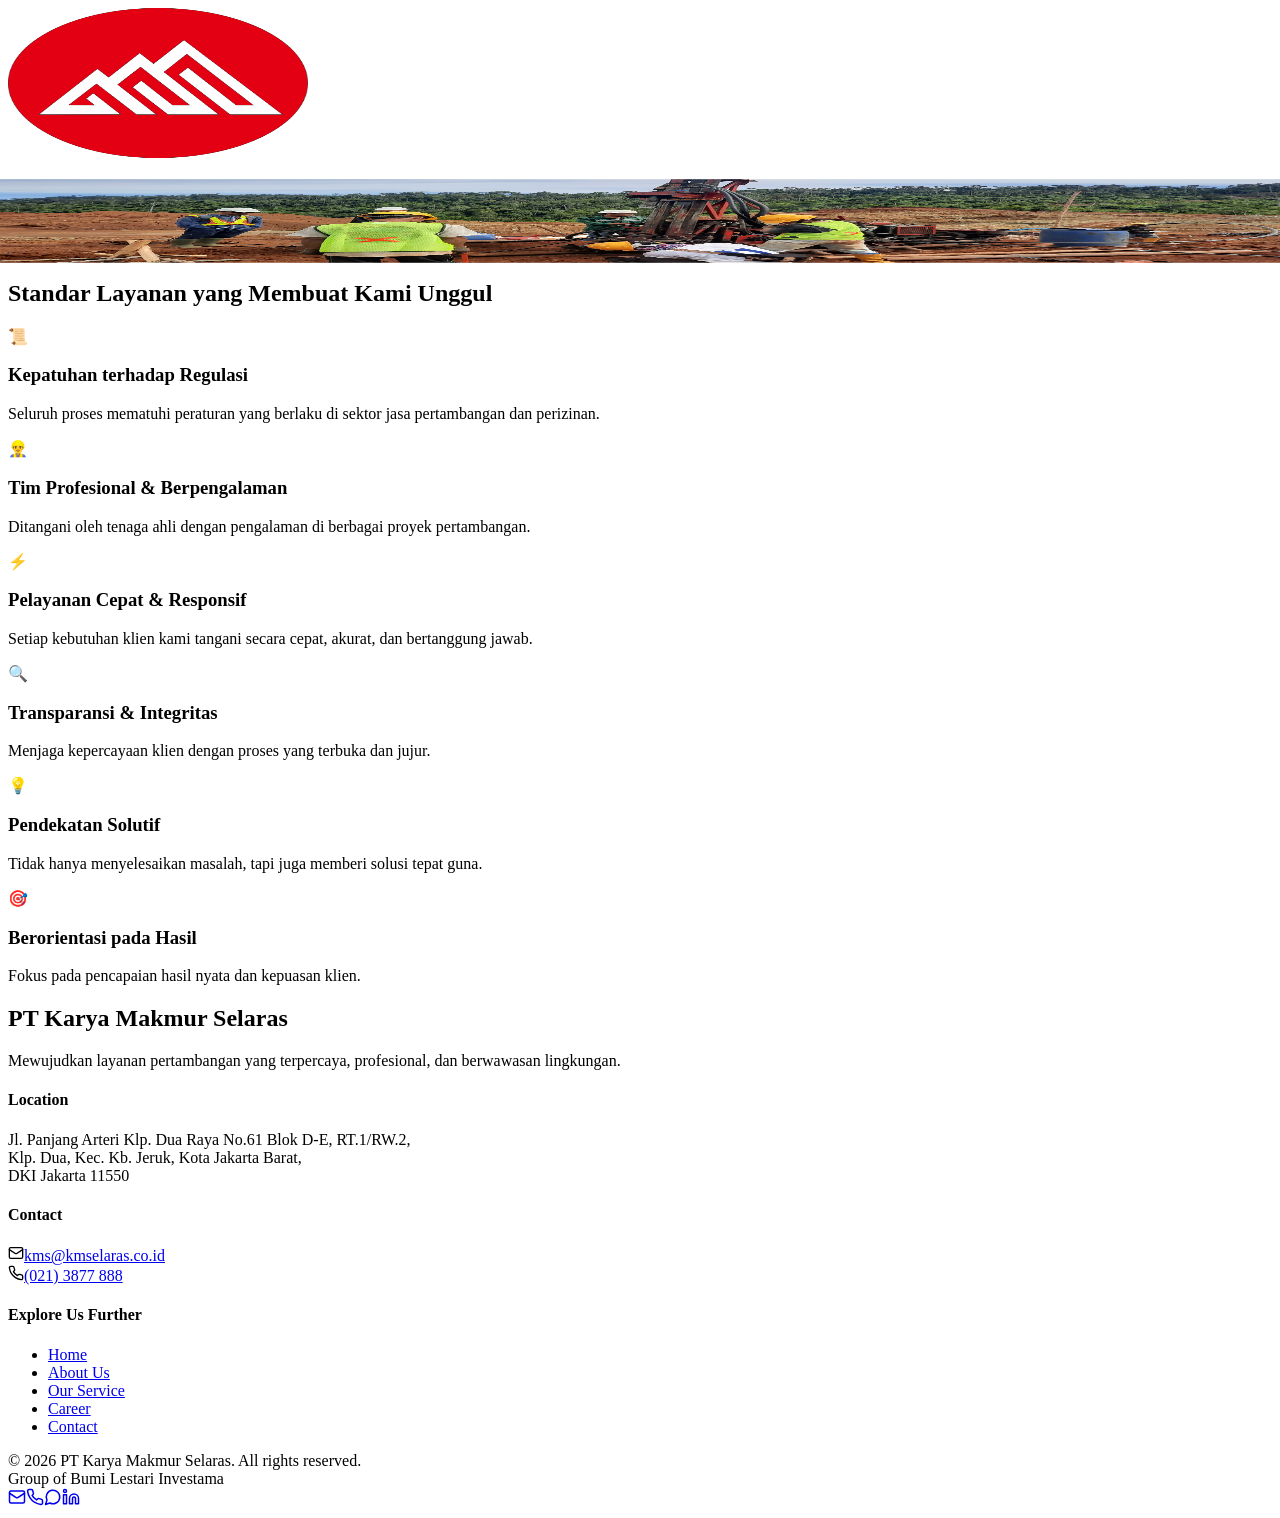
==== commit 37ec5250: "Update website build" ====
--- a/index.html
+++ b/index.html
@@ -1 +1 @@
-<!DOCTYPE html><html lang="en"><head><meta charSet="utf-8"/><meta name="viewport" content="width=device-width, initial-scale=1"/><link rel="preload" as="image" href="/images/KMS.png" fetchPriority="high"/><link rel="preload" as="image" href="/images/ngebor2nd.jpg" fetchPriority="high"/><link rel="stylesheet" href="/_next/static/css/39ef1ab7c9cf8170.css" data-precedence="next"/><link rel="preload" as="script" fetchPriority="low" href="/_next/static/chunks/webpack-bbf38ab73833ad8f.js"/><script src="/_next/static/chunks/fd9d1056-844a5cc198651369.js" async=""></script><script src="/_next/static/chunks/23-48c52bfb9461e710.js" async=""></script><script src="/_next/static/chunks/main-app-80aff7ed6af9d20b.js" async=""></script><script src="/_next/static/chunks/664-de91c3d06f138422.js" async=""></script><script src="/_next/static/chunks/627-c3368411f2ba80dd.js" async=""></script><script src="/_next/static/chunks/138-c920672a548db637.js" async=""></script><script src="/_next/static/chunks/app/page-da575f55ed3c1c3e.js" async=""></script><script src="/_next/static/chunks/app/layout-ab60ea3f1e99c722.js" async=""></script><title>PT. Karya Makmur Selaras</title><link rel="icon" href="/KMS.png" type="image/png"/><title>PT. Karya Makmur Selaras</title><meta name="description" content="Konsultan Jasa Usaha Pertambangan — profesional dan berwawasan lingkungan"/><script src="/_next/static/chunks/polyfills-78c92fac7aa8fdd8.js" noModule=""></script></head><body class="__className_f367f3"><main class="relative flex flex-col items-center min-h-screen font-[Arial] bg-white overflow-x-hidden"><div class="fixed inset-0 flex items-center justify-center bg-black z-[100]" style="opacity:1"><div style="transform:none"><img alt="Logo KMS" fetchPriority="high" width="300" height="150" decoding="async" data-nimg="1" style="color:transparent" src="/images/KMS.png"/></div></div><div class="relative w-full h-screen" style="transform:scale(1.1)"><img alt="Hero Background" fetchPriority="high" decoding="async" data-nimg="fill" class="object-cover z-0" style="position:absolute;height:100%;width:100%;left:0;top:0;right:0;bottom:0;color:transparent" src="/images/ngebor2nd.jpg"/><div class="absolute inset-0 flex flex-col justify-center items-center bg-black bg-opacity-40 text-white text-center px-4 sm:px-8 md:px-16"><h1 class="text-3xl sm:text-4xl md:text-5xl lg:text-6xl font-bold leading-snug" style="opacity:0;transform:translateY(20px)">Mitra Terpercaya Anda dalam Dunia Pertambangan</h1><p class="mt-4 text-base sm:text-lg md:text-xl lg:text-2xl" style="opacity:0;transform:translateY(10px)">Menjadi Lebih Baik Bersama Kami</p></div></div><section class="w-full max-w-6xl px-4 sm:px-6 md:px-12 py-16"><h2 class="text-2xl sm:text-3xl md:text-4xl font-bold text-center text-gray-800 mb-12">Standar Layanan yang Membuat Kami Unggul</h2><div class="grid grid-cols-1 sm:grid-cols-2 lg:grid-cols-3 gap-6"><div class="bg-white rounded-lg shadow-md p-6 text-center hover:shadow-xl transition"><div class="text-blue-600 mb-4 text-4xl sm:text-5xl">📜</div><h3 class="text-lg sm:text-xl md:text-2xl font-semibold text-gray-800 mb-2">Kepatuhan terhadap Regulasi</h3><p class="text-gray-600 text-sm sm:text-base md:text-lg">Seluruh proses mematuhi peraturan yang berlaku di sektor jasa pertambangan dan perizinan.</p></div><div class="bg-white rounded-lg shadow-md p-6 text-center hover:shadow-xl transition"><div class="text-blue-600 mb-4 text-4xl sm:text-5xl">👷‍♂️</div><h3 class="text-lg sm:text-xl md:text-2xl font-semibold text-gray-800 mb-2">Tim Profesional &amp; Berpengalaman</h3><p class="text-gray-600 text-sm sm:text-base md:text-lg">Ditangani oleh tenaga ahli dengan pengalaman di berbagai proyek pertambangan.</p></div><div class="bg-white rounded-lg shadow-md p-6 text-center hover:shadow-xl transition"><div class="text-blue-600 mb-4 text-4xl sm:text-5xl">⚡</div><h3 class="text-lg sm:text-xl md:text-2xl font-semibold text-gray-800 mb-2">Pelayanan Cepat &amp; Responsif</h3><p class="text-gray-600 text-sm sm:text-base md:text-lg">Setiap kebutuhan klien kami tangani secara cepat, akurat, dan bertanggung jawab.</p></div><div class="bg-white rounded-lg shadow-md p-6 text-center hover:shadow-xl transition"><div class="text-blue-600 mb-4 text-4xl sm:text-5xl">🔍</div><h3 class="text-lg sm:text-xl md:text-2xl font-semibold text-gray-800 mb-2">Transparansi &amp; Integritas</h3><p class="text-gray-600 text-sm sm:text-base md:text-lg">Menjaga kepercayaan klien dengan proses yang terbuka dan jujur.</p></div><div class="bg-white rounded-lg shadow-md p-6 text-center hover:shadow-xl transition"><div class="text-blue-600 mb-4 text-4xl sm:text-5xl">💡</div><h3 class="text-lg sm:text-xl md:text-2xl font-semibold text-gray-800 mb-2">Pendekatan Solutif</h3><p class="text-gray-600 text-sm sm:text-base md:text-lg">Tidak hanya menyelesaikan masalah, tapi juga memberi solusi tepat guna.</p></div><div class="bg-white rounded-lg shadow-md p-6 text-center hover:shadow-xl transition"><div class="text-blue-600 mb-4 text-4xl sm:text-5xl">🎯</div><h3 class="text-lg sm:text-xl md:text-2xl font-semibold text-gray-800 mb-2">Berorientasi pada Hasil</h3><p class="text-gray-600 text-sm sm:text-base md:text-lg">Fokus pada pencapaian hasil nyata dan kepuasan klien.</p></div></div></section></main><footer class="bg-[#0f1c2e] text-white pt-12 pb-6 text-sm"><div class="max-w-7xl mx-auto px-6 md:px-10 grid grid-cols-1 md:grid-cols-2 lg:grid-cols-4 gap-8 pl-4 md:pl-10"><div><h2 class="text-xl font-bold mb-2">PT Karya Makmur Selaras</h2><p class="text-gray-300 leading-relaxed text-sm">Mewujudkan layanan pertambangan yang terpercaya, profesional, dan berwawasan lingkungan.</p></div><div><h4 class="font-semibold mb-2">Location</h4><p class="text-gray-300 text-sm leading-relaxed">Jl. Panjang Arteri Klp. Dua Raya No.61 Blok D-E, RT.1/RW.2,<br/>Klp. Dua, Kec. Kb. Jeruk, Kota Jakarta Barat,<br/>DKI Jakarta 11550</p></div><div class="space-y-2"><h4 class="font-semibold">Contact</h4><div class="flex items-center gap-2 text-gray-300 text-sm"><svg xmlns="http://www.w3.org/2000/svg" width="16" height="16" viewBox="0 0 24 24" fill="none" stroke="currentColor" stroke-width="2" stroke-linecap="round" stroke-linejoin="round" class="lucide lucide-mail"><rect width="20" height="16" x="2" y="4" rx="2"></rect><path d="m22 7-8.97 5.7a1.94 1.94 0 0 1-2.06 0L2 7"></path></svg><a href="mailto:kms@kmselaras.co.id" class="hover:underline">kms@kmselaras.co.id</a></div><div class="flex items-center gap-2 text-gray-300 text-sm"><svg xmlns="http://www.w3.org/2000/svg" width="16" height="16" viewBox="0 0 24 24" fill="none" stroke="currentColor" stroke-width="2" stroke-linecap="round" stroke-linejoin="round" class="lucide lucide-phone"><path d="M22 16.92v3a2 2 0 0 1-2.18 2 19.79 19.79 0 0 1-8.63-3.07 19.5 19.5 0 0 1-6-6 19.79 19.79 0 0 1-3.07-8.67A2 2 0 0 1 4.11 2h3a2 2 0 0 1 2 1.72 12.84 12.84 0 0 0 .7 2.81 2 2 0 0 1-.45 2.11L8.09 9.91a16 16 0 0 0 6 6l1.27-1.27a2 2 0 0 1 2.11-.45 12.84 12.84 0 0 0 2.81.7A2 2 0 0 1 22 16.92z"></path></svg><a href="tel:+62213877888" class="hover:underline">(021) 3877 888</a></div></div><div><h4 class="font-semibold mb-2">Quick Links</h4><ul class="space-y-1 text-gray-300 text-sm"><li><a class="hover:underline" href="/">Home</a></li><li><a class="hover:underline" href="/about">About Us</a></li><li><a class="hover:underline" href="/our-service">Our Service</a></li><li><a class="hover:underline" href="/career">Career</a></li><li><a class="hover:underline" href="/contact">Contact</a></li></ul></div></div><div class="w-full max-w-7xl mx-auto px-6 md:px-10 text-center text-gray-400 text-xs mt-6">© <!-- -->2025<!-- --> PT Karya Makmur Selaras. All rights reserved.<div class="italic mt-1">Group of Bumi Lestari Investama</div><div class="mt-3 flex justify-center gap-5 text-lg text-gray-300"><a href="mailto:kms@kmselaras.co.id" aria-label="Email" class="hover:text-white"><svg xmlns="http://www.w3.org/2000/svg" width="18" height="18" viewBox="0 0 24 24" fill="none" stroke="currentColor" stroke-width="2" stroke-linecap="round" stroke-linejoin="round" class="lucide lucide-mail"><rect width="20" height="16" x="2" y="4" rx="2"></rect><path d="m22 7-8.97 5.7a1.94 1.94 0 0 1-2.06 0L2 7"></path></svg></a><a href="tel:+62213877888" aria-label="Phone" class="hover:text-white"><svg xmlns="http://www.w3.org/2000/svg" width="18" height="18" viewBox="0 0 24 24" fill="none" stroke="currentColor" stroke-width="2" stroke-linecap="round" stroke-linejoin="round" class="lucide lucide-phone"><path d="M22 16.92v3a2 2 0 0 1-2.18 2 19.79 19.79 0 0 1-8.63-3.07 19.5 19.5 0 0 1-6-6 19.79 19.79 0 0 1-3.07-8.67A2 2 0 0 1 4.11 2h3a2 2 0 0 1 2 1.72 12.84 12.84 0 0 0 .7 2.81 2 2 0 0 1-.45 2.11L8.09 9.91a16 16 0 0 0 6 6l1.27-1.27a2 2 0 0 1 2.11-.45 12.84 12.84 0 0 0 2.81.7A2 2 0 0 1 22 16.92z"></path></svg></a><a href="https://wa.me/6281234567890" target="_blank" rel="noopener noreferrer" aria-label="WhatsApp" class="hover:text-green-400"><svg xmlns="http://www.w3.org/2000/svg" width="18" height="18" viewBox="0 0 24 24" fill="none" stroke="currentColor" stroke-width="2" stroke-linecap="round" stroke-linejoin="round" class="lucide lucide-message-circle"><path d="M7.9 20A9 9 0 1 0 4 16.1L2 22Z"></path></svg></a><a href="https://www.linkedin.com/company/kmselaras" target="_blank" rel="noopener noreferrer" aria-label="LinkedIn" class="hover:text-blue-400"><svg xmlns="http://www.w3.org/2000/svg" width="18" height="18" viewBox="0 0 24 24" fill="none" stroke="currentColor" stroke-width="2" stroke-linecap="round" stroke-linejoin="round" class="lucide lucide-linkedin"><path d="M16 8a6 6 0 0 1 6 6v7h-4v-7a2 2 0 0 0-2-2 2 2 0 0 0-2 2v7h-4v-7a6 6 0 0 1 6-6z"></path><rect width="4" height="12" x="2" y="9"></rect><circle cx="4" cy="4" r="2"></circle></svg></a></div></div></footer> <script src="/_next/static/chunks/webpack-bbf38ab73833ad8f.js" async=""></script><script>(self.__next_f=self.__next_f||[]).push([0]);self.__next_f.push([2,null])</script><script>self.__next_f.push([1,"1:HL[\"/_next/static/css/39ef1ab7c9cf8170.css\",\"style\"]\n"])</script><script>self.__next_f.push([1,"2:I[5751,[],\"\"]\n4:I[6513,[],\"ClientPageRoot\"]\n5:I[6774,[\"664\",\"static/chunks/664-de91c3d06f138422.js\",\"627\",\"static/chunks/627-c3368411f2ba80dd.js\",\"138\",\"static/chunks/138-c920672a548db637.js\",\"931\",\"static/chunks/app/page-da575f55ed3c1c3e.js\"],\"default\"]\n6:I[6830,[\"664\",\"static/chunks/664-de91c3d06f138422.js\",\"138\",\"static/chunks/138-c920672a548db637.js\",\"185\",\"static/chunks/app/layout-ab60ea3f1e99c722.js\"],\"default\"]\n7:I[9275,[],\"\"]\n8:I[1343,[],\"\"]\n9:I[231,[\"664\",\"static/chunks/664-de91c3d06f138422.js\",\"138\",\"static/chunks/138-c920672a548db637.js\",\"185\",\"static/chunks/app/layout-ab60ea3f1e99c722.js\"],\"\"]\nb:I[6130,[],\"\"]\nc:[]\n"])</script><script>self.__next_f.push([1,"0:[[[\"$\",\"link\",\"0\",{\"rel\":\"stylesheet\",\"href\":\"/_next/static/css/39ef1ab7c9cf8170.css\",\"precedence\":\"next\",\"crossOrigin\":\"$undefined\"}]],[\"$\",\"$L2\",null,{\"buildId\":\"ZJ8cmlWMxVwswCSHZKchm\",\"assetPrefix\":\"\",\"initialCanonicalUrl\":\"/\",\"initialTree\":[\"\",{\"children\":[\"__PAGE__\",{}]},\"$undefined\",\"$undefined\",true],\"initialSeedData\":[\"\",{\"children\":[\"__PAGE__\",{},[[\"$L3\",[\"$\",\"$L4\",null,{\"props\":{\"params\":{},\"searchParams\":{}},\"Component\":\"$5\"}]],null],null]},[[\"$\",\"html\",null,{\"lang\":\"en\",\"children\":[[\"$\",\"head\",null,{\"children\":[[\"$\",\"title\",null,{\"children\":\"PT. Karya Makmur Selaras\"}],[\"$\",\"link\",null,{\"rel\":\"icon\",\"href\":\"/KMS.png\",\"type\":\"image/png\"}]]}],[\"$\",\"body\",null,{\"className\":\"__className_f367f3\",\"children\":[[\"$\",\"$L6\",null,{}],[\"$\",\"$L7\",null,{\"parallelRouterKey\":\"children\",\"segmentPath\":[\"children\"],\"error\":\"$undefined\",\"errorStyles\":\"$undefined\",\"errorScripts\":\"$undefined\",\"template\":[\"$\",\"$L8\",null,{}],\"templateStyles\":\"$undefined\",\"templateScripts\":\"$undefined\",\"notFound\":[[\"$\",\"title\",null,{\"children\":\"404: This page could not be found.\"}],[\"$\",\"div\",null,{\"style\":{\"fontFamily\":\"system-ui,\\\"Segoe UI\\\",Roboto,Helvetica,Arial,sans-serif,\\\"Apple Color Emoji\\\",\\\"Segoe UI Emoji\\\"\",\"height\":\"100vh\",\"textAlign\":\"center\",\"display\":\"flex\",\"flexDirection\":\"column\",\"alignItems\":\"center\",\"justifyContent\":\"center\"},\"children\":[\"$\",\"div\",null,{\"children\":[[\"$\",\"style\",null,{\"dangerouslySetInnerHTML\":{\"__html\":\"body{color:#000;background:#fff;margin:0}.next-error-h1{border-right:1px solid rgba(0,0,0,.3)}@media (prefers-color-scheme:dark){body{color:#fff;background:#000}.next-error-h1{border-right:1px solid rgba(255,255,255,.3)}}\"}}],[\"$\",\"h1\",null,{\"className\":\"next-error-h1\",\"style\":{\"display\":\"inline-block\",\"margin\":\"0 20px 0 0\",\"padding\":\"0 23px 0 0\",\"fontSize\":24,\"fontWeight\":500,\"verticalAlign\":\"top\",\"lineHeight\":\"49px\"},\"children\":\"404\"}],[\"$\",\"div\",null,{\"style\":{\"display\":\"inline-block\"},\"children\":[\"$\",\"h2\",null,{\"style\":{\"fontSize\":14,\"fontWeight\":400,\"lineHeight\":\"49px\",\"margin\":0},\"children\":\"This page could not be found.\"}]}]]}]}]],\"notFoundStyles\":[],\"styles\":null}],[\"$\",\"footer\",null,{\"className\":\"bg-[#0f1c2e] text-white pt-12 pb-6 text-sm\",\"children\":[[\"$\",\"div\",null,{\"className\":\"max-w-7xl mx-auto px-6 md:px-10 grid grid-cols-1 md:grid-cols-2 lg:grid-cols-4 gap-8 pl-4 md:pl-10\",\"children\":[[\"$\",\"div\",null,{\"children\":[[\"$\",\"h2\",null,{\"className\":\"text-xl font-bold mb-2\",\"children\":\"PT Karya Makmur Selaras\"}],[\"$\",\"p\",null,{\"className\":\"text-gray-300 leading-relaxed text-sm\",\"children\":\"Mewujudkan layanan pertambangan yang terpercaya, profesional, dan berwawasan lingkungan.\"}]]}],[\"$\",\"div\",null,{\"children\":[[\"$\",\"h4\",null,{\"className\":\"font-semibold mb-2\",\"children\":\"Location\"}],[\"$\",\"p\",null,{\"className\":\"text-gray-300 text-sm leading-relaxed\",\"children\":[\"Jl. Panjang Arteri Klp. Dua Raya No.61 Blok D-E, RT.1/RW.2,\",[\"$\",\"br\",null,{}],\"Klp. Dua, Kec. Kb. Jeruk, Kota Jakarta Barat,\",[\"$\",\"br\",null,{}],\"DKI Jakarta 11550\"]}]]}],[\"$\",\"div\",null,{\"className\":\"space-y-2\",\"children\":[[\"$\",\"h4\",null,{\"className\":\"font-semibold\",\"children\":\"Contact\"}],[\"$\",\"div\",null,{\"className\":\"flex items-center gap-2 text-gray-300 text-sm\",\"children\":[[\"$\",\"svg\",null,{\"xmlns\":\"http://www.w3.org/2000/svg\",\"width\":16,\"height\":16,\"viewBox\":\"0 0 24 24\",\"fill\":\"none\",\"stroke\":\"currentColor\",\"strokeWidth\":2,\"strokeLinecap\":\"round\",\"strokeLinejoin\":\"round\",\"className\":\"lucide lucide-mail\",\"children\":[[\"$\",\"rect\",\"18n3k1\",{\"width\":\"20\",\"height\":\"16\",\"x\":\"2\",\"y\":\"4\",\"rx\":\"2\"}],[\"$\",\"path\",\"1ocrg3\",{\"d\":\"m22 7-8.97 5.7a1.94 1.94 0 0 1-2.06 0L2 7\"}],\"$undefined\"]}],[\"$\",\"a\",null,{\"href\":\"mailto:kms@kmselaras.co.id\",\"className\":\"hover:underline\",\"children\":\"kms@kmselaras.co.id\"}]]}],[\"$\",\"div\",null,{\"className\":\"flex items-center gap-2 text-gray-300 text-sm\",\"children\":[[\"$\",\"svg\",null,{\"xmlns\":\"http://www.w3.org/2000/svg\",\"width\":16,\"height\":16,\"viewBox\":\"0 0 24 24\",\"fill\":\"none\",\"stroke\":\"currentColor\",\"strokeWidth\":2,\"strokeLinecap\":\"round\",\"strokeLinejoin\":\"round\",\"className\":\"lucide lucide-phone\",\"children\":[[\"$\",\"path\",\"foiqr5\",{\"d\":\"M22 16.92v3a2 2 0 0 1-2.18 2 19.79 19.79 0 0 1-8.63-3.07 19.5 19.5 0 0 1-6-6 19.79 19.79 0 0 1-3.07-8.67A2 2 0 0 1 4.11 2h3a2 2 0 0 1 2 1.72 12.84 12.84 0 0 0 .7 2.81 2 2 0 0 1-.45 2.11L8.09 9.91a16 16 0 0 0 6 6l1.27-1.27a2 2 0 0 1 2.11-.45 12.84 12.84 0 0 0 2.81.7A2 2 0 0 1 22 16.92z\"}],\"$undefined\"]}],[\"$\",\"a\",null,{\"href\":\"tel:+62213877888\",\"className\":\"hover:underline\",\"children\":\"(021) 3877 888\"}]]}]]}],[\"$\",\"div\",null,{\"children\":[[\"$\",\"h4\",null,{\"className\":\"font-semibold mb-2\",\"children\":\"Quick Links\"}],[\"$\",\"ul\",null,{\"className\":\"space-y-1 text-gray-300 text-sm\",\"children\":[[\"$\",\"li\",null,{\"children\":[\"$\",\"$L9\",null,{\"href\":\"/\",\"className\":\"hover:underline\",\"children\":\"Home\"}]}],[\"$\",\"li\",null,{\"children\":[\"$\",\"$L9\",null,{\"href\":\"/about\",\"className\":\"hover:underline\",\"children\":\"About Us\"}]}],[\"$\",\"li\",null,{\"children\":[\"$\",\"$L9\",null,{\"href\":\"/our-service\",\"className\":\"hover:underline\",\"children\":\"Our Service\"}]}],[\"$\",\"li\",null,{\"children\":[\"$\",\"$L9\",null,{\"href\":\"/career\",\"className\":\"hover:underline\",\"children\":\"Career\"}]}],[\"$\",\"li\",null,{\"children\":[\"$\",\"$L9\",null,{\"href\":\"/contact\",\"className\":\"hover:underline\",\"children\":\"Contact\"}]}]]}]]}]]}],[\"$\",\"div\",null,{\"className\":\"w-full max-w-7xl mx-auto px-6 md:px-10 text-center text-gray-400 text-xs mt-6\",\"children\":[\"© \",2025,\" PT Karya Makmur Selaras. All rights reserved.\",[\"$\",\"div\",null,{\"className\":\"italic mt-1\",\"children\":\"Group of Bumi Lestari Investama\"}],[\"$\",\"div\",null,{\"className\":\"mt-3 flex justify-center gap-5 text-lg text-gray-300\",\"children\":[[\"$\",\"a\",null,{\"href\":\"mailto:kms@kmselaras.co.id\",\"aria-label\":\"Email\",\"className\":\"hover:text-white\",\"children\":[\"$\",\"svg\",null,{\"xmlns\":\"http://www.w3.org/2000/svg\",\"width\":18,\"height\":18,\"viewBox\":\"0 0 24 24\",\"fill\":\"none\",\"stroke\":\"currentColor\",\"strokeWidth\":2,\"strokeLinecap\":\"round\",\"strokeLinejoin\":\"round\",\"className\":\"lucide lucide-mail\",\"children\":[[\"$\",\"rect\",\"18n3k1\",{\"width\":\"20\",\"height\":\"16\",\"x\":\"2\",\"y\":\"4\",\"rx\":\"2\"}],[\"$\",\"path\",\"1ocrg3\",{\"d\":\"m22 7-8.97 5.7a1.94 1.94 0 0 1-2.06 0L2 7\"}],\"$undefined\"]}]}],[\"$\",\"a\",null,{\"href\":\"tel:+62213877888\",\"aria-label\":\"Phone\",\"className\":\"hover:text-white\",\"children\":[\"$\",\"svg\",null,{\"xmlns\":\"http://www.w3.org/2000/svg\",\"width\":18,\"height\":18,\"viewBox\":\"0 0 24 24\",\"fill\":\"none\",\"stroke\":\"currentColor\",\"strokeWidth\":2,\"strokeLinecap\":\"round\",\"strokeLinejoin\":\"round\",\"className\":\"lucide lucide-phone\",\"children\":[[\"$\",\"path\",\"foiqr5\",{\"d\":\"M22 16.92v3a2 2 0 0 1-2.18 2 19.79 19.79 0 0 1-8.63-3.07 19.5 19.5 0 0 1-6-6 19.79 19.79 0 0 1-3.07-8.67A2 2 0 0 1 4.11 2h3a2 2 0 0 1 2 1.72 12.84 12.84 0 0 0 .7 2.81 2 2 0 0 1-.45 2.11L8.09 9.91a16 16 0 0 0 6 6l1.27-1.27a2 2 0 0 1 2.11-.45 12.84 12.84 0 0 0 2.81.7A2 2 0 0 1 22 16.92z\"}],\"$undefined\"]}]}],[\"$\",\"a\",null,{\"href\":\"https://wa.me/6281234567890\",\"target\":\"_blank\",\"rel\":\"noopener noreferrer\",\"aria-label\":\"WhatsApp\",\"className\":\"hover:text-green-400\",\"children\":[\"$\",\"svg\",null,{\"xmlns\":\"http://www.w3.org/2000/svg\",\"width\":18,\"height\":18,\"viewBox\":\"0 0 24 24\",\"fill\":\"none\",\"stroke\":\"currentColor\",\"strokeWidth\":2,\"strokeLinecap\":\"round\",\"strokeLinejoin\":\"round\",\"className\":\"lucide lucide-message-circle\",\"children\":[[\"$\",\"path\",\"vv11sd\",{\"d\":\"M7.9 20A9 9 0 1 0 4 16.1L2 22Z\"}],\"$undefined\"]}]}],[\"$\",\"a\",null,{\"href\":\"https://www.linkedin.com/company/kmselaras\",\"target\":\"_blank\",\"rel\":\"noopener noreferrer\",\"aria-label\":\"LinkedIn\",\"className\":\"hover:text-blue-400\",\"children\":[\"$\",\"svg\",null,{\"xmlns\":\"http://www.w3.org/2000/svg\",\"width\":18,\"height\":18,\"viewBox\":\"0 0 24 24\",\"fill\":\"none\",\"stroke\":\"currentColor\",\"strokeWidth\":2,\"strokeLinecap\":\"round\",\"strokeLinejoin\":\"round\",\"className\":\"lucide lucide-linkedin\",\"children\":[[\"$\",\"path\",\"c2jq9f\",{\"d\":\"M16 8a6 6 0 0 1 6 6v7h-4v-7a2 2 0 0 0-2-2 2 2 0 0 0-2 2v7h-4v-7a6 6 0 0 1 6-6z\"}],[\"$\",\"rect\",\"mk3on5\",{\"width\":\"4\",\"height\":\"12\",\"x\":\"2\",\"y\":\"9\"}],[\"$\",\"circle\",\"bt5ra8\",{\"cx\":\"4\",\"cy\":\"4\",\"r\":\"2\"}],\"$undefined\"]}]}]]}]]}]]}],\" \"]}]]}],null],null],\"couldBeIntercepted\":false,\"initialHead\":[false,\"$La\"],\"globalErrorComponent\":\"$b\",\"missingSlots\":\"$Wc\"}]]\n"])</script><script>self.__next_f.push([1,"a:[[\"$\",\"meta\",\"0\",{\"name\":\"viewport\",\"content\":\"width=device-width, initial-scale=1\"}],[\"$\",\"meta\",\"1\",{\"charSet\":\"utf-8\"}],[\"$\",\"title\",\"2\",{\"children\":\"PT. Karya Makmur Selaras\"}],[\"$\",\"meta\",\"3\",{\"name\":\"description\",\"content\":\"Konsultan Jasa Usaha Pertambangan — profesional dan berwawasan lingkungan\"}]]\n3:null\n"])</script></body></html>+<!DOCTYPE html><html lang="en"><head><meta charSet="utf-8"/><meta name="viewport" content="width=device-width, initial-scale=1"/><link rel="preload" as="image" href="/images/KMS.png" fetchPriority="high"/><link rel="preload" as="image" href="/images/ngebor2nd.jpg" fetchPriority="high"/><link rel="stylesheet" href="/company-profile-kms/_next/static/css/5c77155eaae1820f.css" data-precedence="next"/><link rel="preload" as="script" fetchPriority="low" href="/company-profile-kms/_next/static/chunks/webpack-42b807507c4ae0e8.js"/><script src="/company-profile-kms/_next/static/chunks/fd9d1056-844a5cc198651369.js" async=""></script><script src="/company-profile-kms/_next/static/chunks/23-04e166ecac1f1fd0.js" async=""></script><script src="/company-profile-kms/_next/static/chunks/main-app-80aff7ed6af9d20b.js" async=""></script><script src="/company-profile-kms/_next/static/chunks/664-de91c3d06f138422.js" async=""></script><script src="/company-profile-kms/_next/static/chunks/627-d3881df29153344f.js" async=""></script><script src="/company-profile-kms/_next/static/chunks/138-d7e94ef1a0884f63.js" async=""></script><script src="/company-profile-kms/_next/static/chunks/app/page-da575f55ed3c1c3e.js" async=""></script><script src="/company-profile-kms/_next/static/chunks/app/layout-bf0cfc0db994a831.js" async=""></script><title>PT. Karya Makmur Selaras</title><link rel="icon" href="/KMS.png" type="image/png"/><title>PT. Karya Makmur Selaras</title><meta name="description" content="Konsultan Jasa Usaha Pertambangan — profesional dan berwawasan lingkungan"/><script src="/company-profile-kms/_next/static/chunks/polyfills-78c92fac7aa8fdd8.js" noModule=""></script></head><body class="__className_1e1703"><main class="relative flex flex-col items-center min-h-screen font-[Arial] bg-white overflow-x-hidden"><div class="fixed inset-0 flex items-center justify-center bg-black z-[100]" style="opacity:1"><div style="transform:none"><img alt="Logo KMS" fetchPriority="high" width="300" height="150" decoding="async" data-nimg="1" style="color:transparent" src="/images/KMS.png"/></div></div><div class="relative w-full h-screen" style="transform:scale(1.1)"><img alt="Hero Background" fetchPriority="high" decoding="async" data-nimg="fill" class="object-cover z-0" style="position:absolute;height:100%;width:100%;left:0;top:0;right:0;bottom:0;color:transparent" src="/images/ngebor2nd.jpg"/><div class="absolute inset-0 flex flex-col justify-center items-center bg-black bg-opacity-40 text-white text-center px-4 sm:px-8 md:px-16"><h1 class="text-3xl sm:text-4xl md:text-5xl lg:text-6xl font-bold leading-snug" style="opacity:0;transform:translateY(20px)">Mitra Terpercaya Anda dalam Dunia Pertambangan</h1><p class="mt-4 text-base sm:text-lg md:text-xl lg:text-2xl" style="opacity:0;transform:translateY(10px)">Menjadi Lebih Baik Bersama Kami</p></div></div><section class="w-full max-w-6xl px-4 sm:px-6 md:px-12 py-16"><h2 class="text-2xl sm:text-3xl md:text-4xl font-bold text-center text-gray-800 mb-12">Standar Layanan yang Membuat Kami Unggul</h2><div class="grid grid-cols-1 sm:grid-cols-2 lg:grid-cols-3 gap-6"><div class="bg-white rounded-lg shadow-md p-6 text-center hover:shadow-xl transition"><div class="text-blue-600 mb-4 text-4xl sm:text-5xl">📜</div><h3 class="text-lg sm:text-xl md:text-2xl font-semibold text-gray-800 mb-2">Kepatuhan terhadap Regulasi</h3><p class="text-gray-600 text-sm sm:text-base md:text-lg">Seluruh proses mematuhi peraturan yang berlaku di sektor jasa pertambangan dan perizinan.</p></div><div class="bg-white rounded-lg shadow-md p-6 text-center hover:shadow-xl transition"><div class="text-blue-600 mb-4 text-4xl sm:text-5xl">👷‍♂️</div><h3 class="text-lg sm:text-xl md:text-2xl font-semibold text-gray-800 mb-2">Tim Profesional &amp; Berpengalaman</h3><p class="text-gray-600 text-sm sm:text-base md:text-lg">Ditangani oleh tenaga ahli dengan pengalaman di berbagai proyek pertambangan.</p></div><div class="bg-white rounded-lg shadow-md p-6 text-center hover:shadow-xl transition"><div class="text-blue-600 mb-4 text-4xl sm:text-5xl">⚡</div><h3 class="text-lg sm:text-xl md:text-2xl font-semibold text-gray-800 mb-2">Pelayanan Cepat &amp; Responsif</h3><p class="text-gray-600 text-sm sm:text-base md:text-lg">Setiap kebutuhan klien kami tangani secara cepat, akurat, dan bertanggung jawab.</p></div><div class="bg-white rounded-lg shadow-md p-6 text-center hover:shadow-xl transition"><div class="text-blue-600 mb-4 text-4xl sm:text-5xl">🔍</div><h3 class="text-lg sm:text-xl md:text-2xl font-semibold text-gray-800 mb-2">Transparansi &amp; Integritas</h3><p class="text-gray-600 text-sm sm:text-base md:text-lg">Menjaga kepercayaan klien dengan proses yang terbuka dan jujur.</p></div><div class="bg-white rounded-lg shadow-md p-6 text-center hover:shadow-xl transition"><div class="text-blue-600 mb-4 text-4xl sm:text-5xl">💡</div><h3 class="text-lg sm:text-xl md:text-2xl font-semibold text-gray-800 mb-2">Pendekatan Solutif</h3><p class="text-gray-600 text-sm sm:text-base md:text-lg">Tidak hanya menyelesaikan masalah, tapi juga memberi solusi tepat guna.</p></div><div class="bg-white rounded-lg shadow-md p-6 text-center hover:shadow-xl transition"><div class="text-blue-600 mb-4 text-4xl sm:text-5xl">🎯</div><h3 class="text-lg sm:text-xl md:text-2xl font-semibold text-gray-800 mb-2">Berorientasi pada Hasil</h3><p class="text-gray-600 text-sm sm:text-base md:text-lg">Fokus pada pencapaian hasil nyata dan kepuasan klien.</p></div></div></section></main><footer class="bg-[#0f1c2e] text-white pt-12 pb-6 text-sm"><div class="max-w-7xl mx-auto px-6 md:px-10 grid grid-cols-1 md:grid-cols-2 lg:grid-cols-4 gap-8 pl-4 md:pl-10"><div><h2 class="text-xl font-bold mb-2">PT Karya Makmur Selaras</h2><p class="text-gray-300 leading-relaxed text-sm">Mewujudkan layanan pertambangan yang terpercaya, profesional, dan berwawasan lingkungan.</p></div><div><h4 class="font-semibold mb-2">Location</h4><p class="text-gray-300 text-sm leading-relaxed">Jl. Panjang Arteri Klp. Dua Raya No.61 Blok D-E, RT.1/RW.2,<br/>Klp. Dua, Kec. Kb. Jeruk, Kota Jakarta Barat,<br/>DKI Jakarta 11550</p></div><div class="space-y-2"><h4 class="font-semibold">Contact</h4><div class="flex items-center gap-2 text-gray-300 text-sm"><svg xmlns="http://www.w3.org/2000/svg" width="16" height="16" viewBox="0 0 24 24" fill="none" stroke="currentColor" stroke-width="2" stroke-linecap="round" stroke-linejoin="round" class="lucide lucide-mail"><rect width="20" height="16" x="2" y="4" rx="2"></rect><path d="m22 7-8.97 5.7a1.94 1.94 0 0 1-2.06 0L2 7"></path></svg><a href="mailto:kms@kmselaras.co.id" class="hover:underline">kms@kmselaras.co.id</a></div><div class="flex items-center gap-2 text-gray-300 text-sm"><svg xmlns="http://www.w3.org/2000/svg" width="16" height="16" viewBox="0 0 24 24" fill="none" stroke="currentColor" stroke-width="2" stroke-linecap="round" stroke-linejoin="round" class="lucide lucide-phone"><path d="M22 16.92v3a2 2 0 0 1-2.18 2 19.79 19.79 0 0 1-8.63-3.07 19.5 19.5 0 0 1-6-6 19.79 19.79 0 0 1-3.07-8.67A2 2 0 0 1 4.11 2h3a2 2 0 0 1 2 1.72 12.84 12.84 0 0 0 .7 2.81 2 2 0 0 1-.45 2.11L8.09 9.91a16 16 0 0 0 6 6l1.27-1.27a2 2 0 0 1 2.11-.45 12.84 12.84 0 0 0 2.81.7A2 2 0 0 1 22 16.92z"></path></svg><a href="tel:+62213877888" class="hover:underline">(021) 3877 888</a></div></div><div><h4 class="font-semibold mb-2">Explore Us Further</h4><ul class="space-y-1 text-gray-300 text-sm"><li><a class="hover:underline" href="/company-profile-kms">Home</a></li><li><a class="hover:underline" href="/company-profile-kms/about">About Us</a></li><li><a class="hover:underline" href="/company-profile-kms/our-service">Our Service</a></li><li><a class="hover:underline" href="/company-profile-kms/career">Career</a></li><li><a class="hover:underline" href="/company-profile-kms/contact">Contact</a></li></ul></div></div><div class="w-full max-w-7xl mx-auto px-6 md:px-10 text-center text-gray-400 text-xs mt-6">© <!-- -->2026<!-- --> PT Karya Makmur Selaras. All rights reserved.<div class="italic mt-1">Group of Bumi Lestari Investama</div><div class="mt-3 flex justify-center gap-5 text-lg text-gray-300"><a href="mailto:kms@kmselaras.co.id" aria-label="Email" class="hover:text-white"><svg xmlns="http://www.w3.org/2000/svg" width="18" height="18" viewBox="0 0 24 24" fill="none" stroke="currentColor" stroke-width="2" stroke-linecap="round" stroke-linejoin="round" class="lucide lucide-mail"><rect width="20" height="16" x="2" y="4" rx="2"></rect><path d="m22 7-8.97 5.7a1.94 1.94 0 0 1-2.06 0L2 7"></path></svg></a><a href="tel:+62213877888" aria-label="Phone" class="hover:text-white"><svg xmlns="http://www.w3.org/2000/svg" width="18" height="18" viewBox="0 0 24 24" fill="none" stroke="currentColor" stroke-width="2" stroke-linecap="round" stroke-linejoin="round" class="lucide lucide-phone"><path d="M22 16.92v3a2 2 0 0 1-2.18 2 19.79 19.79 0 0 1-8.63-3.07 19.5 19.5 0 0 1-6-6 19.79 19.79 0 0 1-3.07-8.67A2 2 0 0 1 4.11 2h3a2 2 0 0 1 2 1.72 12.84 12.84 0 0 0 .7 2.81 2 2 0 0 1-.45 2.11L8.09 9.91a16 16 0 0 0 6 6l1.27-1.27a2 2 0 0 1 2.11-.45 12.84 12.84 0 0 0 2.81.7A2 2 0 0 1 22 16.92z"></path></svg></a><a href="https://wa.me/6281234567890" target="_blank" rel="noopener noreferrer" aria-label="WhatsApp" class="hover:text-green-400"><svg xmlns="http://www.w3.org/2000/svg" width="18" height="18" viewBox="0 0 24 24" fill="none" stroke="currentColor" stroke-width="2" stroke-linecap="round" stroke-linejoin="round" class="lucide lucide-message-circle"><path d="M7.9 20A9 9 0 1 0 4 16.1L2 22Z"></path></svg></a><a href="https://www.linkedin.com/company/kmselaras" target="_blank" rel="noopener noreferrer" aria-label="LinkedIn" class="hover:text-blue-400"><svg xmlns="http://www.w3.org/2000/svg" width="18" height="18" viewBox="0 0 24 24" fill="none" stroke="currentColor" stroke-width="2" stroke-linecap="round" stroke-linejoin="round" class="lucide lucide-linkedin"><path d="M16 8a6 6 0 0 1 6 6v7h-4v-7a2 2 0 0 0-2-2 2 2 0 0 0-2 2v7h-4v-7a6 6 0 0 1 6-6z"></path><rect width="4" height="12" x="2" y="9"></rect><circle cx="4" cy="4" r="2"></circle></svg></a></div></div></footer> <script src="/company-profile-kms/_next/static/chunks/webpack-42b807507c4ae0e8.js" async=""></script><script>(self.__next_f=self.__next_f||[]).push([0]);self.__next_f.push([2,null])</script><script>self.__next_f.push([1,"1:HL[\"/company-profile-kms/_next/static/css/5c77155eaae1820f.css\",\"style\"]\n"])</script><script>self.__next_f.push([1,"2:I[5751,[],\"\"]\n4:I[6513,[],\"ClientPageRoot\"]\n5:I[6774,[\"664\",\"static/chunks/664-de91c3d06f138422.js\",\"627\",\"static/chunks/627-d3881df29153344f.js\",\"138\",\"static/chunks/138-d7e94ef1a0884f63.js\",\"931\",\"static/chunks/app/page-da575f55ed3c1c3e.js\"],\"default\"]\n6:I[6830,[\"664\",\"static/chunks/664-de91c3d06f138422.js\",\"138\",\"static/chunks/138-d7e94ef1a0884f63.js\",\"185\",\"static/chunks/app/layout-bf0cfc0db994a831.js\"],\"default\"]\n7:I[9275,[],\"\"]\n8:I[1343,[],\"\"]\n9:I[231,[\"664\",\"static/chunks/664-de91c3d06f138422.js\",\"138\",\"static/chunks/138-d7e94ef1a0884f63.js\",\"185\",\"static/chunks/app/layout-bf0cfc0db994a831.js\"],\"\"]\nb:I[6130,[],\"\"]\nc:[]\n"])</script><script>self.__next_f.push([1,"0:[[[\"$\",\"link\",\"0\",{\"rel\":\"stylesheet\",\"href\":\"/company-profile-kms/_next/static/css/5c77155eaae1820f.css\",\"precedence\":\"next\",\"crossOrigin\":\"$undefined\"}]],[\"$\",\"$L2\",null,{\"buildId\":\"2Z8N9ZvW2XUmjM0eh7I2V\",\"assetPrefix\":\"/company-profile-kms\",\"initialCanonicalUrl\":\"/\",\"initialTree\":[\"\",{\"children\":[\"__PAGE__\",{}]},\"$undefined\",\"$undefined\",true],\"initialSeedData\":[\"\",{\"children\":[\"__PAGE__\",{},[[\"$L3\",[\"$\",\"$L4\",null,{\"props\":{\"params\":{},\"searchParams\":{}},\"Component\":\"$5\"}]],null],null]},[[\"$\",\"html\",null,{\"lang\":\"en\",\"children\":[[\"$\",\"head\",null,{\"children\":[[\"$\",\"title\",null,{\"children\":\"PT. Karya Makmur Selaras\"}],[\"$\",\"link\",null,{\"rel\":\"icon\",\"href\":\"/KMS.png\",\"type\":\"image/png\"}]]}],[\"$\",\"body\",null,{\"className\":\"__className_1e1703\",\"children\":[[\"$\",\"$L6\",null,{}],[\"$\",\"$L7\",null,{\"parallelRouterKey\":\"children\",\"segmentPath\":[\"children\"],\"error\":\"$undefined\",\"errorStyles\":\"$undefined\",\"errorScripts\":\"$undefined\",\"template\":[\"$\",\"$L8\",null,{}],\"templateStyles\":\"$undefined\",\"templateScripts\":\"$undefined\",\"notFound\":[[\"$\",\"title\",null,{\"children\":\"404: This page could not be found.\"}],[\"$\",\"div\",null,{\"style\":{\"fontFamily\":\"system-ui,\\\"Segoe UI\\\",Roboto,Helvetica,Arial,sans-serif,\\\"Apple Color Emoji\\\",\\\"Segoe UI Emoji\\\"\",\"height\":\"100vh\",\"textAlign\":\"center\",\"display\":\"flex\",\"flexDirection\":\"column\",\"alignItems\":\"center\",\"justifyContent\":\"center\"},\"children\":[\"$\",\"div\",null,{\"children\":[[\"$\",\"style\",null,{\"dangerouslySetInnerHTML\":{\"__html\":\"body{color:#000;background:#fff;margin:0}.next-error-h1{border-right:1px solid rgba(0,0,0,.3)}@media (prefers-color-scheme:dark){body{color:#fff;background:#000}.next-error-h1{border-right:1px solid rgba(255,255,255,.3)}}\"}}],[\"$\",\"h1\",null,{\"className\":\"next-error-h1\",\"style\":{\"display\":\"inline-block\",\"margin\":\"0 20px 0 0\",\"padding\":\"0 23px 0 0\",\"fontSize\":24,\"fontWeight\":500,\"verticalAlign\":\"top\",\"lineHeight\":\"49px\"},\"children\":\"404\"}],[\"$\",\"div\",null,{\"style\":{\"display\":\"inline-block\"},\"children\":[\"$\",\"h2\",null,{\"style\":{\"fontSize\":14,\"fontWeight\":400,\"lineHeight\":\"49px\",\"margin\":0},\"children\":\"This page could not be found.\"}]}]]}]}]],\"notFoundStyles\":[],\"styles\":null}],[\"$\",\"footer\",null,{\"className\":\"bg-[#0f1c2e] text-white pt-12 pb-6 text-sm\",\"children\":[[\"$\",\"div\",null,{\"className\":\"max-w-7xl mx-auto px-6 md:px-10 grid grid-cols-1 md:grid-cols-2 lg:grid-cols-4 gap-8 pl-4 md:pl-10\",\"children\":[[\"$\",\"div\",null,{\"children\":[[\"$\",\"h2\",null,{\"className\":\"text-xl font-bold mb-2\",\"children\":\"PT Karya Makmur Selaras\"}],[\"$\",\"p\",null,{\"className\":\"text-gray-300 leading-relaxed text-sm\",\"children\":\"Mewujudkan layanan pertambangan yang terpercaya, profesional, dan berwawasan lingkungan.\"}]]}],[\"$\",\"div\",null,{\"children\":[[\"$\",\"h4\",null,{\"className\":\"font-semibold mb-2\",\"children\":\"Location\"}],[\"$\",\"p\",null,{\"className\":\"text-gray-300 text-sm leading-relaxed\",\"children\":[\"Jl. Panjang Arteri Klp. Dua Raya No.61 Blok D-E, RT.1/RW.2,\",[\"$\",\"br\",null,{}],\"Klp. Dua, Kec. Kb. Jeruk, Kota Jakarta Barat,\",[\"$\",\"br\",null,{}],\"DKI Jakarta 11550\"]}]]}],[\"$\",\"div\",null,{\"className\":\"space-y-2\",\"children\":[[\"$\",\"h4\",null,{\"className\":\"font-semibold\",\"children\":\"Contact\"}],[\"$\",\"div\",null,{\"className\":\"flex items-center gap-2 text-gray-300 text-sm\",\"children\":[[\"$\",\"svg\",null,{\"xmlns\":\"http://www.w3.org/2000/svg\",\"width\":16,\"height\":16,\"viewBox\":\"0 0 24 24\",\"fill\":\"none\",\"stroke\":\"currentColor\",\"strokeWidth\":2,\"strokeLinecap\":\"round\",\"strokeLinejoin\":\"round\",\"className\":\"lucide lucide-mail\",\"children\":[[\"$\",\"rect\",\"18n3k1\",{\"width\":\"20\",\"height\":\"16\",\"x\":\"2\",\"y\":\"4\",\"rx\":\"2\"}],[\"$\",\"path\",\"1ocrg3\",{\"d\":\"m22 7-8.97 5.7a1.94 1.94 0 0 1-2.06 0L2 7\"}],\"$undefined\"]}],[\"$\",\"a\",null,{\"href\":\"mailto:kms@kmselaras.co.id\",\"className\":\"hover:underline\",\"children\":\"kms@kmselaras.co.id\"}]]}],[\"$\",\"div\",null,{\"className\":\"flex items-center gap-2 text-gray-300 text-sm\",\"children\":[[\"$\",\"svg\",null,{\"xmlns\":\"http://www.w3.org/2000/svg\",\"width\":16,\"height\":16,\"viewBox\":\"0 0 24 24\",\"fill\":\"none\",\"stroke\":\"currentColor\",\"strokeWidth\":2,\"strokeLinecap\":\"round\",\"strokeLinejoin\":\"round\",\"className\":\"lucide lucide-phone\",\"children\":[[\"$\",\"path\",\"foiqr5\",{\"d\":\"M22 16.92v3a2 2 0 0 1-2.18 2 19.79 19.79 0 0 1-8.63-3.07 19.5 19.5 0 0 1-6-6 19.79 19.79 0 0 1-3.07-8.67A2 2 0 0 1 4.11 2h3a2 2 0 0 1 2 1.72 12.84 12.84 0 0 0 .7 2.81 2 2 0 0 1-.45 2.11L8.09 9.91a16 16 0 0 0 6 6l1.27-1.27a2 2 0 0 1 2.11-.45 12.84 12.84 0 0 0 2.81.7A2 2 0 0 1 22 16.92z\"}],\"$undefined\"]}],[\"$\",\"a\",null,{\"href\":\"tel:+62213877888\",\"className\":\"hover:underline\",\"children\":\"(021) 3877 888\"}]]}]]}],[\"$\",\"div\",null,{\"children\":[[\"$\",\"h4\",null,{\"className\":\"font-semibold mb-2\",\"children\":\"Explore Us Further\"}],[\"$\",\"ul\",null,{\"className\":\"space-y-1 text-gray-300 text-sm\",\"children\":[[\"$\",\"li\",null,{\"children\":[\"$\",\"$L9\",null,{\"href\":\"/\",\"className\":\"hover:underline\",\"children\":\"Home\"}]}],[\"$\",\"li\",null,{\"children\":[\"$\",\"$L9\",null,{\"href\":\"/about\",\"className\":\"hover:underline\",\"children\":\"About Us\"}]}],[\"$\",\"li\",null,{\"children\":[\"$\",\"$L9\",null,{\"href\":\"/our-service\",\"className\":\"hover:underline\",\"children\":\"Our Service\"}]}],[\"$\",\"li\",null,{\"children\":[\"$\",\"$L9\",null,{\"href\":\"/career\",\"className\":\"hover:underline\",\"children\":\"Career\"}]}],[\"$\",\"li\",null,{\"children\":[\"$\",\"$L9\",null,{\"href\":\"/contact\",\"className\":\"hover:underline\",\"children\":\"Contact\"}]}]]}]]}]]}],[\"$\",\"div\",null,{\"className\":\"w-full max-w-7xl mx-auto px-6 md:px-10 text-center text-gray-400 text-xs mt-6\",\"children\":[\"© \",2026,\" PT Karya Makmur Selaras. All rights reserved.\",[\"$\",\"div\",null,{\"className\":\"italic mt-1\",\"children\":\"Group of Bumi Lestari Investama\"}],[\"$\",\"div\",null,{\"className\":\"mt-3 flex justify-center gap-5 text-lg text-gray-300\",\"children\":[[\"$\",\"a\",null,{\"href\":\"mailto:kms@kmselaras.co.id\",\"aria-label\":\"Email\",\"className\":\"hover:text-white\",\"children\":[\"$\",\"svg\",null,{\"xmlns\":\"http://www.w3.org/2000/svg\",\"width\":18,\"height\":18,\"viewBox\":\"0 0 24 24\",\"fill\":\"none\",\"stroke\":\"currentColor\",\"strokeWidth\":2,\"strokeLinecap\":\"round\",\"strokeLinejoin\":\"round\",\"className\":\"lucide lucide-mail\",\"children\":[[\"$\",\"rect\",\"18n3k1\",{\"width\":\"20\",\"height\":\"16\",\"x\":\"2\",\"y\":\"4\",\"rx\":\"2\"}],[\"$\",\"path\",\"1ocrg3\",{\"d\":\"m22 7-8.97 5.7a1.94 1.94 0 0 1-2.06 0L2 7\"}],\"$undefined\"]}]}],[\"$\",\"a\",null,{\"href\":\"tel:+62213877888\",\"aria-label\":\"Phone\",\"className\":\"hover:text-white\",\"children\":[\"$\",\"svg\",null,{\"xmlns\":\"http://www.w3.org/2000/svg\",\"width\":18,\"height\":18,\"viewBox\":\"0 0 24 24\",\"fill\":\"none\",\"stroke\":\"currentColor\",\"strokeWidth\":2,\"strokeLinecap\":\"round\",\"strokeLinejoin\":\"round\",\"className\":\"lucide lucide-phone\",\"children\":[[\"$\",\"path\",\"foiqr5\",{\"d\":\"M22 16.92v3a2 2 0 0 1-2.18 2 19.79 19.79 0 0 1-8.63-3.07 19.5 19.5 0 0 1-6-6 19.79 19.79 0 0 1-3.07-8.67A2 2 0 0 1 4.11 2h3a2 2 0 0 1 2 1.72 12.84 12.84 0 0 0 .7 2.81 2 2 0 0 1-.45 2.11L8.09 9.91a16 16 0 0 0 6 6l1.27-1.27a2 2 0 0 1 2.11-.45 12.84 12.84 0 0 0 2.81.7A2 2 0 0 1 22 16.92z\"}],\"$undefined\"]}]}],[\"$\",\"a\",null,{\"href\":\"https://wa.me/6281234567890\",\"target\":\"_blank\",\"rel\":\"noopener noreferrer\",\"aria-label\":\"WhatsApp\",\"className\":\"hover:text-green-400\",\"children\":[\"$\",\"svg\",null,{\"xmlns\":\"http://www.w3.org/2000/svg\",\"width\":18,\"height\":18,\"viewBox\":\"0 0 24 24\",\"fill\":\"none\",\"stroke\":\"currentColor\",\"strokeWidth\":2,\"strokeLinecap\":\"round\",\"strokeLinejoin\":\"round\",\"className\":\"lucide lucide-message-circle\",\"children\":[[\"$\",\"path\",\"vv11sd\",{\"d\":\"M7.9 20A9 9 0 1 0 4 16.1L2 22Z\"}],\"$undefined\"]}]}],[\"$\",\"a\",null,{\"href\":\"https://www.linkedin.com/company/kmselaras\",\"target\":\"_blank\",\"rel\":\"noopener noreferrer\",\"aria-label\":\"LinkedIn\",\"className\":\"hover:text-blue-400\",\"children\":[\"$\",\"svg\",null,{\"xmlns\":\"http://www.w3.org/2000/svg\",\"width\":18,\"height\":18,\"viewBox\":\"0 0 24 24\",\"fill\":\"none\",\"stroke\":\"currentColor\",\"strokeWidth\":2,\"strokeLinecap\":\"round\",\"strokeLinejoin\":\"round\",\"className\":\"lucide lucide-linkedin\",\"children\":[[\"$\",\"path\",\"c2jq9f\",{\"d\":\"M16 8a6 6 0 0 1 6 6v7h-4v-7a2 2 0 0 0-2-2 2 2 0 0 0-2 2v7h-4v-7a6 6 0 0 1 6-6z\"}],[\"$\",\"rect\",\"mk3on5\",{\"width\":\"4\",\"height\":\"12\",\"x\":\"2\",\"y\":\"9\"}],[\"$\",\"circle\",\"bt5ra8\",{\"cx\":\"4\",\"cy\":\"4\",\"r\":\"2\"}],\"$undefined\"]}]}]]}]]}]]}],\" \"]}]]}],null],null],\"couldBeIntercepted\":false,\"initialHead\":[false,\"$La\"],\"globalErrorComponent\":\"$b\",\"missingSlots\":\"$Wc\"}]]\n"])</script><script>self.__next_f.push([1,"a:[[\"$\",\"meta\",\"0\",{\"name\":\"viewport\",\"content\":\"width=device-width, initial-scale=1\"}],[\"$\",\"meta\",\"1\",{\"charSet\":\"utf-8\"}],[\"$\",\"title\",\"2\",{\"children\":\"PT. Karya Makmur Selaras\"}],[\"$\",\"meta\",\"3\",{\"name\":\"description\",\"content\":\"Konsultan Jasa Usaha Pertambangan — profesional dan berwawasan lingkungan\"}]]\n3:null\n"])</script></body></html>
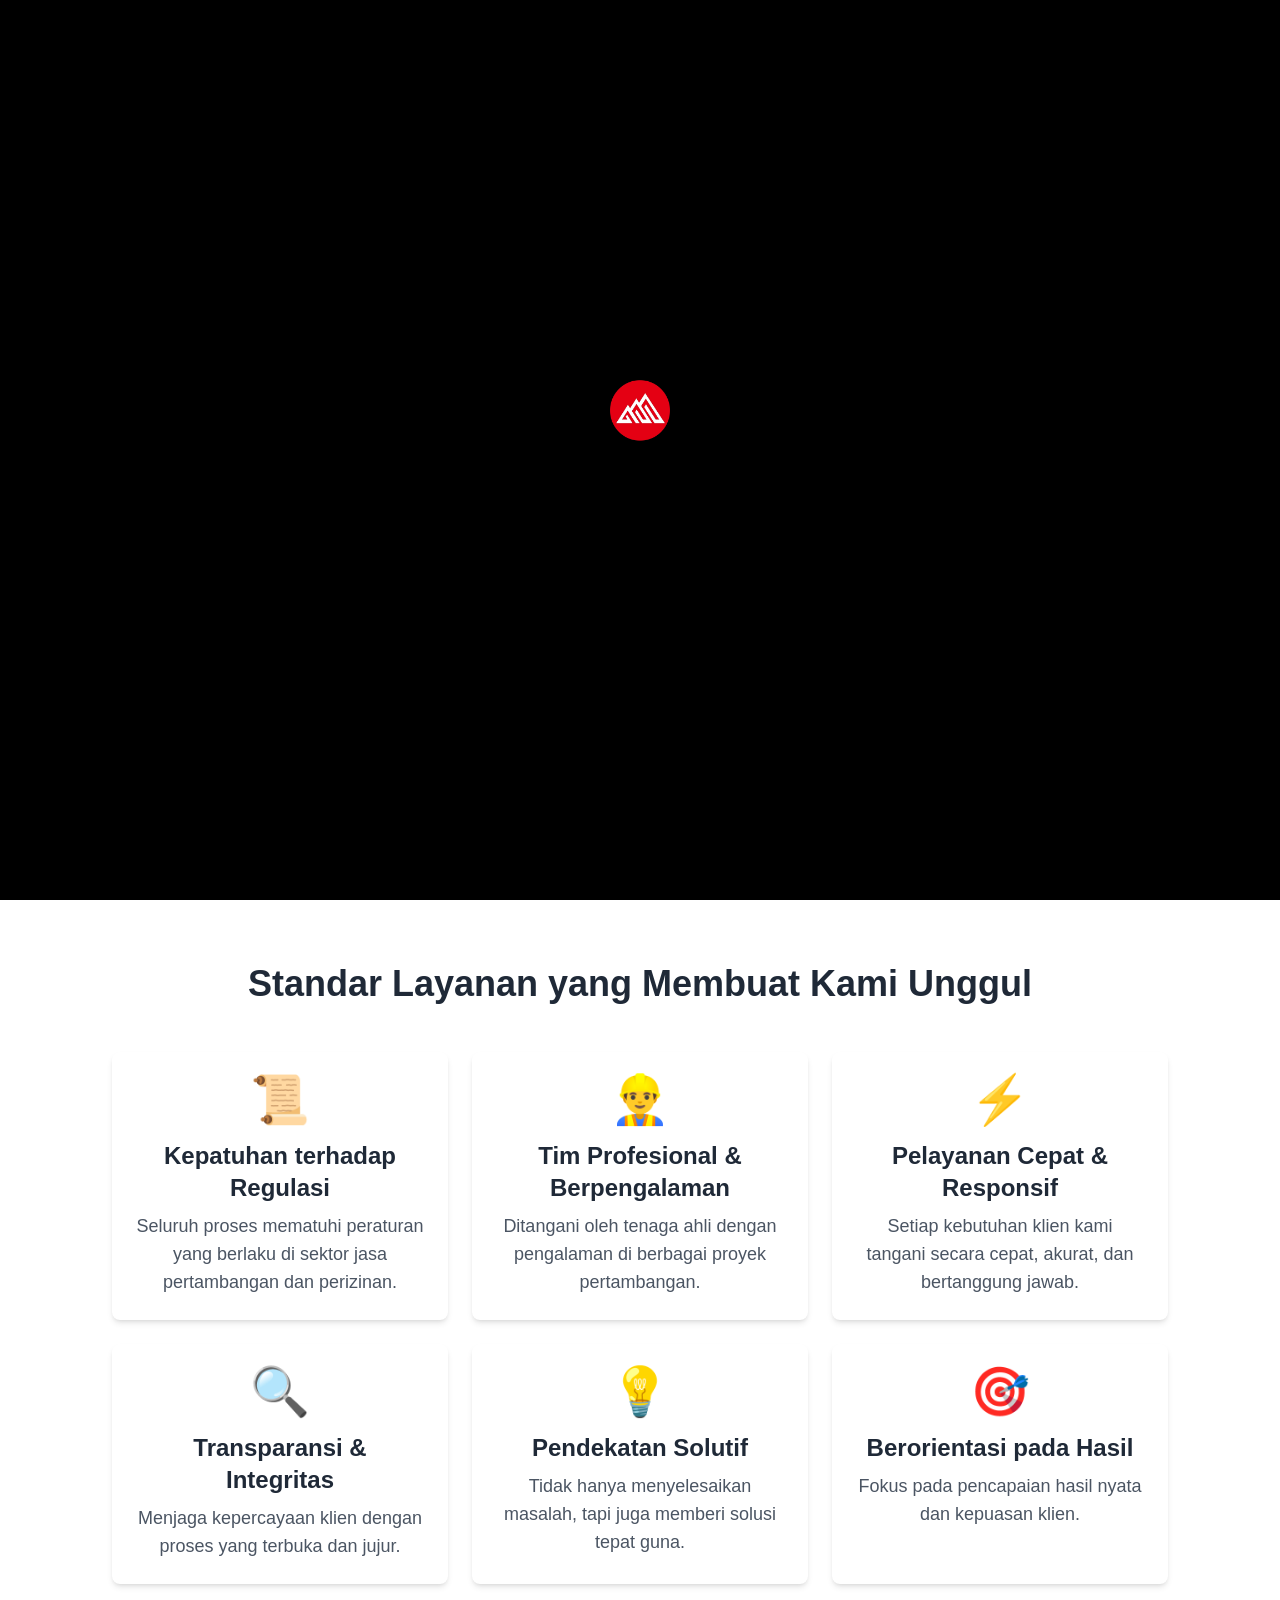
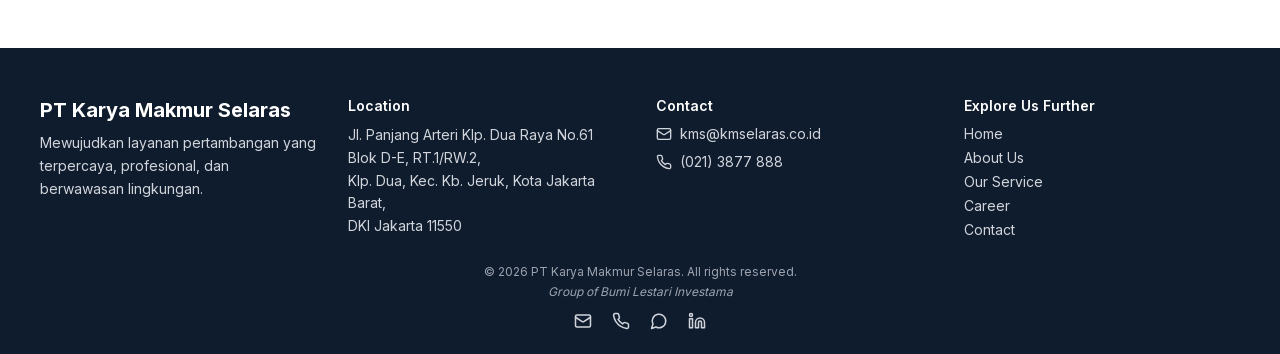
==== commit 2633e18a: "Update website KMS for GitHub Pages" ====
--- a/index.html
+++ b/index.html
@@ -1 +1 @@
-<!DOCTYPE html><html lang="en"><head><meta charSet="utf-8"/><meta name="viewport" content="width=device-width, initial-scale=1"/><link rel="preload" as="image" href="/images/KMS.png" fetchPriority="high"/><link rel="preload" as="image" href="/images/ngebor2nd.jpg" fetchPriority="high"/><link rel="stylesheet" href="/company-profile-kms/_next/static/css/5c77155eaae1820f.css" data-precedence="next"/><link rel="preload" as="script" fetchPriority="low" href="/company-profile-kms/_next/static/chunks/webpack-42b807507c4ae0e8.js"/><script src="/company-profile-kms/_next/static/chunks/fd9d1056-844a5cc198651369.js" async=""></script><script src="/company-profile-kms/_next/static/chunks/23-04e166ecac1f1fd0.js" async=""></script><script src="/company-profile-kms/_next/static/chunks/main-app-80aff7ed6af9d20b.js" async=""></script><script src="/company-profile-kms/_next/static/chunks/664-de91c3d06f138422.js" async=""></script><script src="/company-profile-kms/_next/static/chunks/627-d3881df29153344f.js" async=""></script><script src="/company-profile-kms/_next/static/chunks/138-d7e94ef1a0884f63.js" async=""></script><script src="/company-profile-kms/_next/static/chunks/app/page-da575f55ed3c1c3e.js" async=""></script><script src="/company-profile-kms/_next/static/chunks/app/layout-bf0cfc0db994a831.js" async=""></script><title>PT. Karya Makmur Selaras</title><link rel="icon" href="/KMS.png" type="image/png"/><title>PT. Karya Makmur Selaras</title><meta name="description" content="Konsultan Jasa Usaha Pertambangan — profesional dan berwawasan lingkungan"/><script src="/company-profile-kms/_next/static/chunks/polyfills-78c92fac7aa8fdd8.js" noModule=""></script></head><body class="__className_1e1703"><main class="relative flex flex-col items-center min-h-screen font-[Arial] bg-white overflow-x-hidden"><div class="fixed inset-0 flex items-center justify-center bg-black z-[100]" style="opacity:1"><div style="transform:none"><img alt="Logo KMS" fetchPriority="high" width="300" height="150" decoding="async" data-nimg="1" style="color:transparent" src="/images/KMS.png"/></div></div><div class="relative w-full h-screen" style="transform:scale(1.1)"><img alt="Hero Background" fetchPriority="high" decoding="async" data-nimg="fill" class="object-cover z-0" style="position:absolute;height:100%;width:100%;left:0;top:0;right:0;bottom:0;color:transparent" src="/images/ngebor2nd.jpg"/><div class="absolute inset-0 flex flex-col justify-center items-center bg-black bg-opacity-40 text-white text-center px-4 sm:px-8 md:px-16"><h1 class="text-3xl sm:text-4xl md:text-5xl lg:text-6xl font-bold leading-snug" style="opacity:0;transform:translateY(20px)">Mitra Terpercaya Anda dalam Dunia Pertambangan</h1><p class="mt-4 text-base sm:text-lg md:text-xl lg:text-2xl" style="opacity:0;transform:translateY(10px)">Menjadi Lebih Baik Bersama Kami</p></div></div><section class="w-full max-w-6xl px-4 sm:px-6 md:px-12 py-16"><h2 class="text-2xl sm:text-3xl md:text-4xl font-bold text-center text-gray-800 mb-12">Standar Layanan yang Membuat Kami Unggul</h2><div class="grid grid-cols-1 sm:grid-cols-2 lg:grid-cols-3 gap-6"><div class="bg-white rounded-lg shadow-md p-6 text-center hover:shadow-xl transition"><div class="text-blue-600 mb-4 text-4xl sm:text-5xl">📜</div><h3 class="text-lg sm:text-xl md:text-2xl font-semibold text-gray-800 mb-2">Kepatuhan terhadap Regulasi</h3><p class="text-gray-600 text-sm sm:text-base md:text-lg">Seluruh proses mematuhi peraturan yang berlaku di sektor jasa pertambangan dan perizinan.</p></div><div class="bg-white rounded-lg shadow-md p-6 text-center hover:shadow-xl transition"><div class="text-blue-600 mb-4 text-4xl sm:text-5xl">👷‍♂️</div><h3 class="text-lg sm:text-xl md:text-2xl font-semibold text-gray-800 mb-2">Tim Profesional &amp; Berpengalaman</h3><p class="text-gray-600 text-sm sm:text-base md:text-lg">Ditangani oleh tenaga ahli dengan pengalaman di berbagai proyek pertambangan.</p></div><div class="bg-white rounded-lg shadow-md p-6 text-center hover:shadow-xl transition"><div class="text-blue-600 mb-4 text-4xl sm:text-5xl">⚡</div><h3 class="text-lg sm:text-xl md:text-2xl font-semibold text-gray-800 mb-2">Pelayanan Cepat &amp; Responsif</h3><p class="text-gray-600 text-sm sm:text-base md:text-lg">Setiap kebutuhan klien kami tangani secara cepat, akurat, dan bertanggung jawab.</p></div><div class="bg-white rounded-lg shadow-md p-6 text-center hover:shadow-xl transition"><div class="text-blue-600 mb-4 text-4xl sm:text-5xl">🔍</div><h3 class="text-lg sm:text-xl md:text-2xl font-semibold text-gray-800 mb-2">Transparansi &amp; Integritas</h3><p class="text-gray-600 text-sm sm:text-base md:text-lg">Menjaga kepercayaan klien dengan proses yang terbuka dan jujur.</p></div><div class="bg-white rounded-lg shadow-md p-6 text-center hover:shadow-xl transition"><div class="text-blue-600 mb-4 text-4xl sm:text-5xl">💡</div><h3 class="text-lg sm:text-xl md:text-2xl font-semibold text-gray-800 mb-2">Pendekatan Solutif</h3><p class="text-gray-600 text-sm sm:text-base md:text-lg">Tidak hanya menyelesaikan masalah, tapi juga memberi solusi tepat guna.</p></div><div class="bg-white rounded-lg shadow-md p-6 text-center hover:shadow-xl transition"><div class="text-blue-600 mb-4 text-4xl sm:text-5xl">🎯</div><h3 class="text-lg sm:text-xl md:text-2xl font-semibold text-gray-800 mb-2">Berorientasi pada Hasil</h3><p class="text-gray-600 text-sm sm:text-base md:text-lg">Fokus pada pencapaian hasil nyata dan kepuasan klien.</p></div></div></section></main><footer class="bg-[#0f1c2e] text-white pt-12 pb-6 text-sm"><div class="max-w-7xl mx-auto px-6 md:px-10 grid grid-cols-1 md:grid-cols-2 lg:grid-cols-4 gap-8 pl-4 md:pl-10"><div><h2 class="text-xl font-bold mb-2">PT Karya Makmur Selaras</h2><p class="text-gray-300 leading-relaxed text-sm">Mewujudkan layanan pertambangan yang terpercaya, profesional, dan berwawasan lingkungan.</p></div><div><h4 class="font-semibold mb-2">Location</h4><p class="text-gray-300 text-sm leading-relaxed">Jl. Panjang Arteri Klp. Dua Raya No.61 Blok D-E, RT.1/RW.2,<br/>Klp. Dua, Kec. Kb. Jeruk, Kota Jakarta Barat,<br/>DKI Jakarta 11550</p></div><div class="space-y-2"><h4 class="font-semibold">Contact</h4><div class="flex items-center gap-2 text-gray-300 text-sm"><svg xmlns="http://www.w3.org/2000/svg" width="16" height="16" viewBox="0 0 24 24" fill="none" stroke="currentColor" stroke-width="2" stroke-linecap="round" stroke-linejoin="round" class="lucide lucide-mail"><rect width="20" height="16" x="2" y="4" rx="2"></rect><path d="m22 7-8.97 5.7a1.94 1.94 0 0 1-2.06 0L2 7"></path></svg><a href="mailto:kms@kmselaras.co.id" class="hover:underline">kms@kmselaras.co.id</a></div><div class="flex items-center gap-2 text-gray-300 text-sm"><svg xmlns="http://www.w3.org/2000/svg" width="16" height="16" viewBox="0 0 24 24" fill="none" stroke="currentColor" stroke-width="2" stroke-linecap="round" stroke-linejoin="round" class="lucide lucide-phone"><path d="M22 16.92v3a2 2 0 0 1-2.18 2 19.79 19.79 0 0 1-8.63-3.07 19.5 19.5 0 0 1-6-6 19.79 19.79 0 0 1-3.07-8.67A2 2 0 0 1 4.11 2h3a2 2 0 0 1 2 1.72 12.84 12.84 0 0 0 .7 2.81 2 2 0 0 1-.45 2.11L8.09 9.91a16 16 0 0 0 6 6l1.27-1.27a2 2 0 0 1 2.11-.45 12.84 12.84 0 0 0 2.81.7A2 2 0 0 1 22 16.92z"></path></svg><a href="tel:+62213877888" class="hover:underline">(021) 3877 888</a></div></div><div><h4 class="font-semibold mb-2">Explore Us Further</h4><ul class="space-y-1 text-gray-300 text-sm"><li><a class="hover:underline" href="/company-profile-kms">Home</a></li><li><a class="hover:underline" href="/company-profile-kms/about">About Us</a></li><li><a class="hover:underline" href="/company-profile-kms/our-service">Our Service</a></li><li><a class="hover:underline" href="/company-profile-kms/career">Career</a></li><li><a class="hover:underline" href="/company-profile-kms/contact">Contact</a></li></ul></div></div><div class="w-full max-w-7xl mx-auto px-6 md:px-10 text-center text-gray-400 text-xs mt-6">© <!-- -->2026<!-- --> PT Karya Makmur Selaras. All rights reserved.<div class="italic mt-1">Group of Bumi Lestari Investama</div><div class="mt-3 flex justify-center gap-5 text-lg text-gray-300"><a href="mailto:kms@kmselaras.co.id" aria-label="Email" class="hover:text-white"><svg xmlns="http://www.w3.org/2000/svg" width="18" height="18" viewBox="0 0 24 24" fill="none" stroke="currentColor" stroke-width="2" stroke-linecap="round" stroke-linejoin="round" class="lucide lucide-mail"><rect width="20" height="16" x="2" y="4" rx="2"></rect><path d="m22 7-8.97 5.7a1.94 1.94 0 0 1-2.06 0L2 7"></path></svg></a><a href="tel:+62213877888" aria-label="Phone" class="hover:text-white"><svg xmlns="http://www.w3.org/2000/svg" width="18" height="18" viewBox="0 0 24 24" fill="none" stroke="currentColor" stroke-width="2" stroke-linecap="round" stroke-linejoin="round" class="lucide lucide-phone"><path d="M22 16.92v3a2 2 0 0 1-2.18 2 19.79 19.79 0 0 1-8.63-3.07 19.5 19.5 0 0 1-6-6 19.79 19.79 0 0 1-3.07-8.67A2 2 0 0 1 4.11 2h3a2 2 0 0 1 2 1.72 12.84 12.84 0 0 0 .7 2.81 2 2 0 0 1-.45 2.11L8.09 9.91a16 16 0 0 0 6 6l1.27-1.27a2 2 0 0 1 2.11-.45 12.84 12.84 0 0 0 2.81.7A2 2 0 0 1 22 16.92z"></path></svg></a><a href="https://wa.me/6281234567890" target="_blank" rel="noopener noreferrer" aria-label="WhatsApp" class="hover:text-green-400"><svg xmlns="http://www.w3.org/2000/svg" width="18" height="18" viewBox="0 0 24 24" fill="none" stroke="currentColor" stroke-width="2" stroke-linecap="round" stroke-linejoin="round" class="lucide lucide-message-circle"><path d="M7.9 20A9 9 0 1 0 4 16.1L2 22Z"></path></svg></a><a href="https://www.linkedin.com/company/kmselaras" target="_blank" rel="noopener noreferrer" aria-label="LinkedIn" class="hover:text-blue-400"><svg xmlns="http://www.w3.org/2000/svg" width="18" height="18" viewBox="0 0 24 24" fill="none" stroke="currentColor" stroke-width="2" stroke-linecap="round" stroke-linejoin="round" class="lucide lucide-linkedin"><path d="M16 8a6 6 0 0 1 6 6v7h-4v-7a2 2 0 0 0-2-2 2 2 0 0 0-2 2v7h-4v-7a6 6 0 0 1 6-6z"></path><rect width="4" height="12" x="2" y="9"></rect><circle cx="4" cy="4" r="2"></circle></svg></a></div></div></footer> <script src="/company-profile-kms/_next/static/chunks/webpack-42b807507c4ae0e8.js" async=""></script><script>(self.__next_f=self.__next_f||[]).push([0]);self.__next_f.push([2,null])</script><script>self.__next_f.push([1,"1:HL[\"/company-profile-kms/_next/static/css/5c77155eaae1820f.css\",\"style\"]\n"])</script><script>self.__next_f.push([1,"2:I[5751,[],\"\"]\n4:I[6513,[],\"ClientPageRoot\"]\n5:I[6774,[\"664\",\"static/chunks/664-de91c3d06f138422.js\",\"627\",\"static/chunks/627-d3881df29153344f.js\",\"138\",\"static/chunks/138-d7e94ef1a0884f63.js\",\"931\",\"static/chunks/app/page-da575f55ed3c1c3e.js\"],\"default\"]\n6:I[6830,[\"664\",\"static/chunks/664-de91c3d06f138422.js\",\"138\",\"static/chunks/138-d7e94ef1a0884f63.js\",\"185\",\"static/chunks/app/layout-bf0cfc0db994a831.js\"],\"default\"]\n7:I[9275,[],\"\"]\n8:I[1343,[],\"\"]\n9:I[231,[\"664\",\"static/chunks/664-de91c3d06f138422.js\",\"138\",\"static/chunks/138-d7e94ef1a0884f63.js\",\"185\",\"static/chunks/app/layout-bf0cfc0db994a831.js\"],\"\"]\nb:I[6130,[],\"\"]\nc:[]\n"])</script><script>self.__next_f.push([1,"0:[[[\"$\",\"link\",\"0\",{\"rel\":\"stylesheet\",\"href\":\"/company-profile-kms/_next/static/css/5c77155eaae1820f.css\",\"precedence\":\"next\",\"crossOrigin\":\"$undefined\"}]],[\"$\",\"$L2\",null,{\"buildId\":\"2Z8N9ZvW2XUmjM0eh7I2V\",\"assetPrefix\":\"/company-profile-kms\",\"initialCanonicalUrl\":\"/\",\"initialTree\":[\"\",{\"children\":[\"__PAGE__\",{}]},\"$undefined\",\"$undefined\",true],\"initialSeedData\":[\"\",{\"children\":[\"__PAGE__\",{},[[\"$L3\",[\"$\",\"$L4\",null,{\"props\":{\"params\":{},\"searchParams\":{}},\"Component\":\"$5\"}]],null],null]},[[\"$\",\"html\",null,{\"lang\":\"en\",\"children\":[[\"$\",\"head\",null,{\"children\":[[\"$\",\"title\",null,{\"children\":\"PT. Karya Makmur Selaras\"}],[\"$\",\"link\",null,{\"rel\":\"icon\",\"href\":\"/KMS.png\",\"type\":\"image/png\"}]]}],[\"$\",\"body\",null,{\"className\":\"__className_1e1703\",\"children\":[[\"$\",\"$L6\",null,{}],[\"$\",\"$L7\",null,{\"parallelRouterKey\":\"children\",\"segmentPath\":[\"children\"],\"error\":\"$undefined\",\"errorStyles\":\"$undefined\",\"errorScripts\":\"$undefined\",\"template\":[\"$\",\"$L8\",null,{}],\"templateStyles\":\"$undefined\",\"templateScripts\":\"$undefined\",\"notFound\":[[\"$\",\"title\",null,{\"children\":\"404: This page could not be found.\"}],[\"$\",\"div\",null,{\"style\":{\"fontFamily\":\"system-ui,\\\"Segoe UI\\\",Roboto,Helvetica,Arial,sans-serif,\\\"Apple Color Emoji\\\",\\\"Segoe UI Emoji\\\"\",\"height\":\"100vh\",\"textAlign\":\"center\",\"display\":\"flex\",\"flexDirection\":\"column\",\"alignItems\":\"center\",\"justifyContent\":\"center\"},\"children\":[\"$\",\"div\",null,{\"children\":[[\"$\",\"style\",null,{\"dangerouslySetInnerHTML\":{\"__html\":\"body{color:#000;background:#fff;margin:0}.next-error-h1{border-right:1px solid rgba(0,0,0,.3)}@media (prefers-color-scheme:dark){body{color:#fff;background:#000}.next-error-h1{border-right:1px solid rgba(255,255,255,.3)}}\"}}],[\"$\",\"h1\",null,{\"className\":\"next-error-h1\",\"style\":{\"display\":\"inline-block\",\"margin\":\"0 20px 0 0\",\"padding\":\"0 23px 0 0\",\"fontSize\":24,\"fontWeight\":500,\"verticalAlign\":\"top\",\"lineHeight\":\"49px\"},\"children\":\"404\"}],[\"$\",\"div\",null,{\"style\":{\"display\":\"inline-block\"},\"children\":[\"$\",\"h2\",null,{\"style\":{\"fontSize\":14,\"fontWeight\":400,\"lineHeight\":\"49px\",\"margin\":0},\"children\":\"This page could not be found.\"}]}]]}]}]],\"notFoundStyles\":[],\"styles\":null}],[\"$\",\"footer\",null,{\"className\":\"bg-[#0f1c2e] text-white pt-12 pb-6 text-sm\",\"children\":[[\"$\",\"div\",null,{\"className\":\"max-w-7xl mx-auto px-6 md:px-10 grid grid-cols-1 md:grid-cols-2 lg:grid-cols-4 gap-8 pl-4 md:pl-10\",\"children\":[[\"$\",\"div\",null,{\"children\":[[\"$\",\"h2\",null,{\"className\":\"text-xl font-bold mb-2\",\"children\":\"PT Karya Makmur Selaras\"}],[\"$\",\"p\",null,{\"className\":\"text-gray-300 leading-relaxed text-sm\",\"children\":\"Mewujudkan layanan pertambangan yang terpercaya, profesional, dan berwawasan lingkungan.\"}]]}],[\"$\",\"div\",null,{\"children\":[[\"$\",\"h4\",null,{\"className\":\"font-semibold mb-2\",\"children\":\"Location\"}],[\"$\",\"p\",null,{\"className\":\"text-gray-300 text-sm leading-relaxed\",\"children\":[\"Jl. Panjang Arteri Klp. Dua Raya No.61 Blok D-E, RT.1/RW.2,\",[\"$\",\"br\",null,{}],\"Klp. Dua, Kec. Kb. Jeruk, Kota Jakarta Barat,\",[\"$\",\"br\",null,{}],\"DKI Jakarta 11550\"]}]]}],[\"$\",\"div\",null,{\"className\":\"space-y-2\",\"children\":[[\"$\",\"h4\",null,{\"className\":\"font-semibold\",\"children\":\"Contact\"}],[\"$\",\"div\",null,{\"className\":\"flex items-center gap-2 text-gray-300 text-sm\",\"children\":[[\"$\",\"svg\",null,{\"xmlns\":\"http://www.w3.org/2000/svg\",\"width\":16,\"height\":16,\"viewBox\":\"0 0 24 24\",\"fill\":\"none\",\"stroke\":\"currentColor\",\"strokeWidth\":2,\"strokeLinecap\":\"round\",\"strokeLinejoin\":\"round\",\"className\":\"lucide lucide-mail\",\"children\":[[\"$\",\"rect\",\"18n3k1\",{\"width\":\"20\",\"height\":\"16\",\"x\":\"2\",\"y\":\"4\",\"rx\":\"2\"}],[\"$\",\"path\",\"1ocrg3\",{\"d\":\"m22 7-8.97 5.7a1.94 1.94 0 0 1-2.06 0L2 7\"}],\"$undefined\"]}],[\"$\",\"a\",null,{\"href\":\"mailto:kms@kmselaras.co.id\",\"className\":\"hover:underline\",\"children\":\"kms@kmselaras.co.id\"}]]}],[\"$\",\"div\",null,{\"className\":\"flex items-center gap-2 text-gray-300 text-sm\",\"children\":[[\"$\",\"svg\",null,{\"xmlns\":\"http://www.w3.org/2000/svg\",\"width\":16,\"height\":16,\"viewBox\":\"0 0 24 24\",\"fill\":\"none\",\"stroke\":\"currentColor\",\"strokeWidth\":2,\"strokeLinecap\":\"round\",\"strokeLinejoin\":\"round\",\"className\":\"lucide lucide-phone\",\"children\":[[\"$\",\"path\",\"foiqr5\",{\"d\":\"M22 16.92v3a2 2 0 0 1-2.18 2 19.79 19.79 0 0 1-8.63-3.07 19.5 19.5 0 0 1-6-6 19.79 19.79 0 0 1-3.07-8.67A2 2 0 0 1 4.11 2h3a2 2 0 0 1 2 1.72 12.84 12.84 0 0 0 .7 2.81 2 2 0 0 1-.45 2.11L8.09 9.91a16 16 0 0 0 6 6l1.27-1.27a2 2 0 0 1 2.11-.45 12.84 12.84 0 0 0 2.81.7A2 2 0 0 1 22 16.92z\"}],\"$undefined\"]}],[\"$\",\"a\",null,{\"href\":\"tel:+62213877888\",\"className\":\"hover:underline\",\"children\":\"(021) 3877 888\"}]]}]]}],[\"$\",\"div\",null,{\"children\":[[\"$\",\"h4\",null,{\"className\":\"font-semibold mb-2\",\"children\":\"Explore Us Further\"}],[\"$\",\"ul\",null,{\"className\":\"space-y-1 text-gray-300 text-sm\",\"children\":[[\"$\",\"li\",null,{\"children\":[\"$\",\"$L9\",null,{\"href\":\"/\",\"className\":\"hover:underline\",\"children\":\"Home\"}]}],[\"$\",\"li\",null,{\"children\":[\"$\",\"$L9\",null,{\"href\":\"/about\",\"className\":\"hover:underline\",\"children\":\"About Us\"}]}],[\"$\",\"li\",null,{\"children\":[\"$\",\"$L9\",null,{\"href\":\"/our-service\",\"className\":\"hover:underline\",\"children\":\"Our Service\"}]}],[\"$\",\"li\",null,{\"children\":[\"$\",\"$L9\",null,{\"href\":\"/career\",\"className\":\"hover:underline\",\"children\":\"Career\"}]}],[\"$\",\"li\",null,{\"children\":[\"$\",\"$L9\",null,{\"href\":\"/contact\",\"className\":\"hover:underline\",\"children\":\"Contact\"}]}]]}]]}]]}],[\"$\",\"div\",null,{\"className\":\"w-full max-w-7xl mx-auto px-6 md:px-10 text-center text-gray-400 text-xs mt-6\",\"children\":[\"© \",2026,\" PT Karya Makmur Selaras. All rights reserved.\",[\"$\",\"div\",null,{\"className\":\"italic mt-1\",\"children\":\"Group of Bumi Lestari Investama\"}],[\"$\",\"div\",null,{\"className\":\"mt-3 flex justify-center gap-5 text-lg text-gray-300\",\"children\":[[\"$\",\"a\",null,{\"href\":\"mailto:kms@kmselaras.co.id\",\"aria-label\":\"Email\",\"className\":\"hover:text-white\",\"children\":[\"$\",\"svg\",null,{\"xmlns\":\"http://www.w3.org/2000/svg\",\"width\":18,\"height\":18,\"viewBox\":\"0 0 24 24\",\"fill\":\"none\",\"stroke\":\"currentColor\",\"strokeWidth\":2,\"strokeLinecap\":\"round\",\"strokeLinejoin\":\"round\",\"className\":\"lucide lucide-mail\",\"children\":[[\"$\",\"rect\",\"18n3k1\",{\"width\":\"20\",\"height\":\"16\",\"x\":\"2\",\"y\":\"4\",\"rx\":\"2\"}],[\"$\",\"path\",\"1ocrg3\",{\"d\":\"m22 7-8.97 5.7a1.94 1.94 0 0 1-2.06 0L2 7\"}],\"$undefined\"]}]}],[\"$\",\"a\",null,{\"href\":\"tel:+62213877888\",\"aria-label\":\"Phone\",\"className\":\"hover:text-white\",\"children\":[\"$\",\"svg\",null,{\"xmlns\":\"http://www.w3.org/2000/svg\",\"width\":18,\"height\":18,\"viewBox\":\"0 0 24 24\",\"fill\":\"none\",\"stroke\":\"currentColor\",\"strokeWidth\":2,\"strokeLinecap\":\"round\",\"strokeLinejoin\":\"round\",\"className\":\"lucide lucide-phone\",\"children\":[[\"$\",\"path\",\"foiqr5\",{\"d\":\"M22 16.92v3a2 2 0 0 1-2.18 2 19.79 19.79 0 0 1-8.63-3.07 19.5 19.5 0 0 1-6-6 19.79 19.79 0 0 1-3.07-8.67A2 2 0 0 1 4.11 2h3a2 2 0 0 1 2 1.72 12.84 12.84 0 0 0 .7 2.81 2 2 0 0 1-.45 2.11L8.09 9.91a16 16 0 0 0 6 6l1.27-1.27a2 2 0 0 1 2.11-.45 12.84 12.84 0 0 0 2.81.7A2 2 0 0 1 22 16.92z\"}],\"$undefined\"]}]}],[\"$\",\"a\",null,{\"href\":\"https://wa.me/6281234567890\",\"target\":\"_blank\",\"rel\":\"noopener noreferrer\",\"aria-label\":\"WhatsApp\",\"className\":\"hover:text-green-400\",\"children\":[\"$\",\"svg\",null,{\"xmlns\":\"http://www.w3.org/2000/svg\",\"width\":18,\"height\":18,\"viewBox\":\"0 0 24 24\",\"fill\":\"none\",\"stroke\":\"currentColor\",\"strokeWidth\":2,\"strokeLinecap\":\"round\",\"strokeLinejoin\":\"round\",\"className\":\"lucide lucide-message-circle\",\"children\":[[\"$\",\"path\",\"vv11sd\",{\"d\":\"M7.9 20A9 9 0 1 0 4 16.1L2 22Z\"}],\"$undefined\"]}]}],[\"$\",\"a\",null,{\"href\":\"https://www.linkedin.com/company/kmselaras\",\"target\":\"_blank\",\"rel\":\"noopener noreferrer\",\"aria-label\":\"LinkedIn\",\"className\":\"hover:text-blue-400\",\"children\":[\"$\",\"svg\",null,{\"xmlns\":\"http://www.w3.org/2000/svg\",\"width\":18,\"height\":18,\"viewBox\":\"0 0 24 24\",\"fill\":\"none\",\"stroke\":\"currentColor\",\"strokeWidth\":2,\"strokeLinecap\":\"round\",\"strokeLinejoin\":\"round\",\"className\":\"lucide lucide-linkedin\",\"children\":[[\"$\",\"path\",\"c2jq9f\",{\"d\":\"M16 8a6 6 0 0 1 6 6v7h-4v-7a2 2 0 0 0-2-2 2 2 0 0 0-2 2v7h-4v-7a6 6 0 0 1 6-6z\"}],[\"$\",\"rect\",\"mk3on5\",{\"width\":\"4\",\"height\":\"12\",\"x\":\"2\",\"y\":\"9\"}],[\"$\",\"circle\",\"bt5ra8\",{\"cx\":\"4\",\"cy\":\"4\",\"r\":\"2\"}],\"$undefined\"]}]}]]}]]}]]}],\" \"]}]]}],null],null],\"couldBeIntercepted\":false,\"initialHead\":[false,\"$La\"],\"globalErrorComponent\":\"$b\",\"missingSlots\":\"$Wc\"}]]\n"])</script><script>self.__next_f.push([1,"a:[[\"$\",\"meta\",\"0\",{\"name\":\"viewport\",\"content\":\"width=device-width, initial-scale=1\"}],[\"$\",\"meta\",\"1\",{\"charSet\":\"utf-8\"}],[\"$\",\"title\",\"2\",{\"children\":\"PT. Karya Makmur Selaras\"}],[\"$\",\"meta\",\"3\",{\"name\":\"description\",\"content\":\"Konsultan Jasa Usaha Pertambangan — profesional dan berwawasan lingkungan\"}]]\n3:null\n"])</script></body></html>+<!DOCTYPE html><html lang="en"><head><meta charSet="utf-8"/><meta name="viewport" content="width=device-width, initial-scale=1"/><link rel="preload" as="image" href="/images/KMS.png" fetchPriority="high"/><link rel="preload" as="image" href="/images/ngebor2nd.jpg" fetchPriority="high"/><link rel="stylesheet" href="/_next/static/css/89cb62b4a0ec3cf7.css" data-precedence="next"/><link rel="preload" as="script" fetchPriority="low" href="/_next/static/chunks/webpack-bbf38ab73833ad8f.js"/><script src="/_next/static/chunks/fd9d1056-844a5cc198651369.js" async=""></script><script src="/_next/static/chunks/23-48c52bfb9461e710.js" async=""></script><script src="/_next/static/chunks/main-app-80aff7ed6af9d20b.js" async=""></script><script src="/_next/static/chunks/664-de91c3d06f138422.js" async=""></script><script src="/_next/static/chunks/627-c3368411f2ba80dd.js" async=""></script><script src="/_next/static/chunks/138-c920672a548db637.js" async=""></script><script src="/_next/static/chunks/app/page-da575f55ed3c1c3e.js" async=""></script><script src="/_next/static/chunks/app/layout-ab60ea3f1e99c722.js" async=""></script><title>PT. Karya Makmur Selaras</title><link rel="icon" href="/KMS.png" type="image/png"/><title>PT. Karya Makmur Selaras</title><meta name="description" content="Konsultan Jasa Usaha Pertambangan — profesional dan berwawasan lingkungan"/><script src="/_next/static/chunks/polyfills-78c92fac7aa8fdd8.js" noModule=""></script></head><body class="__className_f367f3"><main class="relative flex flex-col items-center min-h-screen font-[Arial] bg-white overflow-x-hidden"><div class="fixed inset-0 flex items-center justify-center bg-black z-[100]" style="opacity:1"><div style="transform:none"><img alt="Logo KMS" fetchPriority="high" width="300" height="150" decoding="async" data-nimg="1" style="color:transparent" src="/images/KMS.png"/></div></div><div class="relative w-full h-screen" style="transform:scale(1.1)"><img alt="Hero Background" fetchPriority="high" decoding="async" data-nimg="fill" class="object-cover z-0" style="position:absolute;height:100%;width:100%;left:0;top:0;right:0;bottom:0;color:transparent" src="/images/ngebor2nd.jpg"/><div class="absolute inset-0 flex flex-col justify-center items-center bg-black bg-opacity-40 text-white text-center px-4 sm:px-8 md:px-16"><h1 class="text-3xl sm:text-4xl md:text-5xl lg:text-6xl font-bold leading-snug" style="opacity:0;transform:translateY(20px)">Mitra Terpercaya Anda dalam Dunia Pertambangan</h1><p class="mt-4 text-base sm:text-lg md:text-xl lg:text-2xl" style="opacity:0;transform:translateY(10px)">Menjadi Lebih Baik Bersama Kami</p></div></div><section class="w-full max-w-6xl px-4 sm:px-6 md:px-12 py-16"><h2 class="text-2xl sm:text-3xl md:text-4xl font-bold text-center text-gray-800 mb-12">Standar Layanan yang Membuat Kami Unggul</h2><div class="grid grid-cols-1 sm:grid-cols-2 lg:grid-cols-3 gap-6"><div class="bg-white rounded-lg shadow-md p-6 text-center hover:shadow-xl transition"><div class="text-blue-600 mb-4 text-4xl sm:text-5xl">📜</div><h3 class="text-lg sm:text-xl md:text-2xl font-semibold text-gray-800 mb-2">Kepatuhan terhadap Regulasi</h3><p class="text-gray-600 text-sm sm:text-base md:text-lg">Seluruh proses mematuhi peraturan yang berlaku di sektor jasa pertambangan dan perizinan.</p></div><div class="bg-white rounded-lg shadow-md p-6 text-center hover:shadow-xl transition"><div class="text-blue-600 mb-4 text-4xl sm:text-5xl">👷‍♂️</div><h3 class="text-lg sm:text-xl md:text-2xl font-semibold text-gray-800 mb-2">Tim Profesional &amp; Berpengalaman</h3><p class="text-gray-600 text-sm sm:text-base md:text-lg">Ditangani oleh tenaga ahli dengan pengalaman di berbagai proyek pertambangan.</p></div><div class="bg-white rounded-lg shadow-md p-6 text-center hover:shadow-xl transition"><div class="text-blue-600 mb-4 text-4xl sm:text-5xl">⚡</div><h3 class="text-lg sm:text-xl md:text-2xl font-semibold text-gray-800 mb-2">Pelayanan Cepat &amp; Responsif</h3><p class="text-gray-600 text-sm sm:text-base md:text-lg">Setiap kebutuhan klien kami tangani secara cepat, akurat, dan bertanggung jawab.</p></div><div class="bg-white rounded-lg shadow-md p-6 text-center hover:shadow-xl transition"><div class="text-blue-600 mb-4 text-4xl sm:text-5xl">🔍</div><h3 class="text-lg sm:text-xl md:text-2xl font-semibold text-gray-800 mb-2">Transparansi &amp; Integritas</h3><p class="text-gray-600 text-sm sm:text-base md:text-lg">Menjaga kepercayaan klien dengan proses yang terbuka dan jujur.</p></div><div class="bg-white rounded-lg shadow-md p-6 text-center hover:shadow-xl transition"><div class="text-blue-600 mb-4 text-4xl sm:text-5xl">💡</div><h3 class="text-lg sm:text-xl md:text-2xl font-semibold text-gray-800 mb-2">Pendekatan Solutif</h3><p class="text-gray-600 text-sm sm:text-base md:text-lg">Tidak hanya menyelesaikan masalah, tapi juga memberi solusi tepat guna.</p></div><div class="bg-white rounded-lg shadow-md p-6 text-center hover:shadow-xl transition"><div class="text-blue-600 mb-4 text-4xl sm:text-5xl">🎯</div><h3 class="text-lg sm:text-xl md:text-2xl font-semibold text-gray-800 mb-2">Berorientasi pada Hasil</h3><p class="text-gray-600 text-sm sm:text-base md:text-lg">Fokus pada pencapaian hasil nyata dan kepuasan klien.</p></div></div></section></main><footer class="bg-[#0f1c2e] text-white pt-12 pb-6 text-sm"><div class="max-w-7xl mx-auto px-6 md:px-10 grid grid-cols-1 md:grid-cols-2 lg:grid-cols-4 gap-8 pl-4 md:pl-10"><div><h2 class="text-xl font-bold mb-2">PT Karya Makmur Selaras</h2><p class="text-gray-300 leading-relaxed text-sm">Mewujudkan layanan pertambangan yang terpercaya, profesional, dan berwawasan lingkungan.</p></div><div><h4 class="font-semibold mb-2">Location</h4><p class="text-gray-300 text-sm leading-relaxed">Jl. Panjang Arteri Klp. Dua Raya No.61 Blok D-E, RT.1/RW.2,<br/>Klp. Dua, Kec. Kb. Jeruk, Kota Jakarta Barat,<br/>DKI Jakarta 11550</p></div><div class="space-y-2"><h4 class="font-semibold">Contact</h4><div class="flex items-center gap-2 text-gray-300 text-sm"><svg xmlns="http://www.w3.org/2000/svg" width="16" height="16" viewBox="0 0 24 24" fill="none" stroke="currentColor" stroke-width="2" stroke-linecap="round" stroke-linejoin="round" class="lucide lucide-mail"><rect width="20" height="16" x="2" y="4" rx="2"></rect><path d="m22 7-8.97 5.7a1.94 1.94 0 0 1-2.06 0L2 7"></path></svg><a href="mailto:kms@kmselaras.co.id" class="hover:underline">kms@kmselaras.co.id</a></div><div class="flex items-center gap-2 text-gray-300 text-sm"><svg xmlns="http://www.w3.org/2000/svg" width="16" height="16" viewBox="0 0 24 24" fill="none" stroke="currentColor" stroke-width="2" stroke-linecap="round" stroke-linejoin="round" class="lucide lucide-phone"><path d="M22 16.92v3a2 2 0 0 1-2.18 2 19.79 19.79 0 0 1-8.63-3.07 19.5 19.5 0 0 1-6-6 19.79 19.79 0 0 1-3.07-8.67A2 2 0 0 1 4.11 2h3a2 2 0 0 1 2 1.72 12.84 12.84 0 0 0 .7 2.81 2 2 0 0 1-.45 2.11L8.09 9.91a16 16 0 0 0 6 6l1.27-1.27a2 2 0 0 1 2.11-.45 12.84 12.84 0 0 0 2.81.7A2 2 0 0 1 22 16.92z"></path></svg><a href="tel:+62213877888" class="hover:underline">(021) 3877 888</a></div></div><div><h4 class="font-semibold mb-2">Explore Us Further</h4><ul class="space-y-1 text-gray-300 text-sm"><li><a class="hover:underline" href="/">Home</a></li><li><a class="hover:underline" href="/about">About Us</a></li><li><a class="hover:underline" href="/our-service">Our Service</a></li><li><a class="hover:underline" href="/career">Career</a></li><li><a class="hover:underline" href="/contact">Contact</a></li></ul></div></div><div class="w-full max-w-7xl mx-auto px-6 md:px-10 text-center text-gray-400 text-xs mt-6">© <!-- -->2026<!-- --> PT Karya Makmur Selaras. All rights reserved.<div class="italic mt-1">Group of Bumi Lestari Investama</div><div class="mt-3 flex justify-center gap-5 text-lg text-gray-300"><a href="mailto:kms@kmselaras.co.id" aria-label="Email" class="hover:text-white"><svg xmlns="http://www.w3.org/2000/svg" width="18" height="18" viewBox="0 0 24 24" fill="none" stroke="currentColor" stroke-width="2" stroke-linecap="round" stroke-linejoin="round" class="lucide lucide-mail"><rect width="20" height="16" x="2" y="4" rx="2"></rect><path d="m22 7-8.97 5.7a1.94 1.94 0 0 1-2.06 0L2 7"></path></svg></a><a href="tel:+62213877888" aria-label="Phone" class="hover:text-white"><svg xmlns="http://www.w3.org/2000/svg" width="18" height="18" viewBox="0 0 24 24" fill="none" stroke="currentColor" stroke-width="2" stroke-linecap="round" stroke-linejoin="round" class="lucide lucide-phone"><path d="M22 16.92v3a2 2 0 0 1-2.18 2 19.79 19.79 0 0 1-8.63-3.07 19.5 19.5 0 0 1-6-6 19.79 19.79 0 0 1-3.07-8.67A2 2 0 0 1 4.11 2h3a2 2 0 0 1 2 1.72 12.84 12.84 0 0 0 .7 2.81 2 2 0 0 1-.45 2.11L8.09 9.91a16 16 0 0 0 6 6l1.27-1.27a2 2 0 0 1 2.11-.45 12.84 12.84 0 0 0 2.81.7A2 2 0 0 1 22 16.92z"></path></svg></a><a href="https://wa.me/6281234567890" target="_blank" rel="noopener noreferrer" aria-label="WhatsApp" class="hover:text-green-400"><svg xmlns="http://www.w3.org/2000/svg" width="18" height="18" viewBox="0 0 24 24" fill="none" stroke="currentColor" stroke-width="2" stroke-linecap="round" stroke-linejoin="round" class="lucide lucide-message-circle"><path d="M7.9 20A9 9 0 1 0 4 16.1L2 22Z"></path></svg></a><a href="https://www.linkedin.com/company/kmselaras" target="_blank" rel="noopener noreferrer" aria-label="LinkedIn" class="hover:text-blue-400"><svg xmlns="http://www.w3.org/2000/svg" width="18" height="18" viewBox="0 0 24 24" fill="none" stroke="currentColor" stroke-width="2" stroke-linecap="round" stroke-linejoin="round" class="lucide lucide-linkedin"><path d="M16 8a6 6 0 0 1 6 6v7h-4v-7a2 2 0 0 0-2-2 2 2 0 0 0-2 2v7h-4v-7a6 6 0 0 1 6-6z"></path><rect width="4" height="12" x="2" y="9"></rect><circle cx="4" cy="4" r="2"></circle></svg></a></div></div></footer> <script src="/_next/static/chunks/webpack-bbf38ab73833ad8f.js" async=""></script><script>(self.__next_f=self.__next_f||[]).push([0]);self.__next_f.push([2,null])</script><script>self.__next_f.push([1,"1:HL[\"/_next/static/css/89cb62b4a0ec3cf7.css\",\"style\"]\n"])</script><script>self.__next_f.push([1,"2:I[5751,[],\"\"]\n4:I[6513,[],\"ClientPageRoot\"]\n5:I[6774,[\"664\",\"static/chunks/664-de91c3d06f138422.js\",\"627\",\"static/chunks/627-c3368411f2ba80dd.js\",\"138\",\"static/chunks/138-c920672a548db637.js\",\"931\",\"static/chunks/app/page-da575f55ed3c1c3e.js\"],\"default\"]\n6:I[6830,[\"664\",\"static/chunks/664-de91c3d06f138422.js\",\"138\",\"static/chunks/138-c920672a548db637.js\",\"185\",\"static/chunks/app/layout-ab60ea3f1e99c722.js\"],\"default\"]\n7:I[9275,[],\"\"]\n8:I[1343,[],\"\"]\n9:I[231,[\"664\",\"static/chunks/664-de91c3d06f138422.js\",\"138\",\"static/chunks/138-c920672a548db637.js\",\"185\",\"static/chunks/app/layout-ab60ea3f1e99c722.js\"],\"\"]\nb:I[6130,[],\"\"]\nc:[]\n"])</script><script>self.__next_f.push([1,"0:[[[\"$\",\"link\",\"0\",{\"rel\":\"stylesheet\",\"href\":\"/_next/static/css/89cb62b4a0ec3cf7.css\",\"precedence\":\"next\",\"crossOrigin\":\"$undefined\"}]],[\"$\",\"$L2\",null,{\"buildId\":\"5nifAnVDBetWmieTgE35W\",\"assetPrefix\":\"\",\"initialCanonicalUrl\":\"/\",\"initialTree\":[\"\",{\"children\":[\"__PAGE__\",{}]},\"$undefined\",\"$undefined\",true],\"initialSeedData\":[\"\",{\"children\":[\"__PAGE__\",{},[[\"$L3\",[\"$\",\"$L4\",null,{\"props\":{\"params\":{},\"searchParams\":{}},\"Component\":\"$5\"}]],null],null]},[[\"$\",\"html\",null,{\"lang\":\"en\",\"children\":[[\"$\",\"head\",null,{\"children\":[[\"$\",\"title\",null,{\"children\":\"PT. Karya Makmur Selaras\"}],[\"$\",\"link\",null,{\"rel\":\"icon\",\"href\":\"/KMS.png\",\"type\":\"image/png\"}]]}],[\"$\",\"body\",null,{\"className\":\"__className_f367f3\",\"children\":[[\"$\",\"$L6\",null,{}],[\"$\",\"$L7\",null,{\"parallelRouterKey\":\"children\",\"segmentPath\":[\"children\"],\"error\":\"$undefined\",\"errorStyles\":\"$undefined\",\"errorScripts\":\"$undefined\",\"template\":[\"$\",\"$L8\",null,{}],\"templateStyles\":\"$undefined\",\"templateScripts\":\"$undefined\",\"notFound\":[[\"$\",\"title\",null,{\"children\":\"404: This page could not be found.\"}],[\"$\",\"div\",null,{\"style\":{\"fontFamily\":\"system-ui,\\\"Segoe UI\\\",Roboto,Helvetica,Arial,sans-serif,\\\"Apple Color Emoji\\\",\\\"Segoe UI Emoji\\\"\",\"height\":\"100vh\",\"textAlign\":\"center\",\"display\":\"flex\",\"flexDirection\":\"column\",\"alignItems\":\"center\",\"justifyContent\":\"center\"},\"children\":[\"$\",\"div\",null,{\"children\":[[\"$\",\"style\",null,{\"dangerouslySetInnerHTML\":{\"__html\":\"body{color:#000;background:#fff;margin:0}.next-error-h1{border-right:1px solid rgba(0,0,0,.3)}@media (prefers-color-scheme:dark){body{color:#fff;background:#000}.next-error-h1{border-right:1px solid rgba(255,255,255,.3)}}\"}}],[\"$\",\"h1\",null,{\"className\":\"next-error-h1\",\"style\":{\"display\":\"inline-block\",\"margin\":\"0 20px 0 0\",\"padding\":\"0 23px 0 0\",\"fontSize\":24,\"fontWeight\":500,\"verticalAlign\":\"top\",\"lineHeight\":\"49px\"},\"children\":\"404\"}],[\"$\",\"div\",null,{\"style\":{\"display\":\"inline-block\"},\"children\":[\"$\",\"h2\",null,{\"style\":{\"fontSize\":14,\"fontWeight\":400,\"lineHeight\":\"49px\",\"margin\":0},\"children\":\"This page could not be found.\"}]}]]}]}]],\"notFoundStyles\":[],\"styles\":null}],[\"$\",\"footer\",null,{\"className\":\"bg-[#0f1c2e] text-white pt-12 pb-6 text-sm\",\"children\":[[\"$\",\"div\",null,{\"className\":\"max-w-7xl mx-auto px-6 md:px-10 grid grid-cols-1 md:grid-cols-2 lg:grid-cols-4 gap-8 pl-4 md:pl-10\",\"children\":[[\"$\",\"div\",null,{\"children\":[[\"$\",\"h2\",null,{\"className\":\"text-xl font-bold mb-2\",\"children\":\"PT Karya Makmur Selaras\"}],[\"$\",\"p\",null,{\"className\":\"text-gray-300 leading-relaxed text-sm\",\"children\":\"Mewujudkan layanan pertambangan yang terpercaya, profesional, dan berwawasan lingkungan.\"}]]}],[\"$\",\"div\",null,{\"children\":[[\"$\",\"h4\",null,{\"className\":\"font-semibold mb-2\",\"children\":\"Location\"}],[\"$\",\"p\",null,{\"className\":\"text-gray-300 text-sm leading-relaxed\",\"children\":[\"Jl. Panjang Arteri Klp. Dua Raya No.61 Blok D-E, RT.1/RW.2,\",[\"$\",\"br\",null,{}],\"Klp. Dua, Kec. Kb. Jeruk, Kota Jakarta Barat,\",[\"$\",\"br\",null,{}],\"DKI Jakarta 11550\"]}]]}],[\"$\",\"div\",null,{\"className\":\"space-y-2\",\"children\":[[\"$\",\"h4\",null,{\"className\":\"font-semibold\",\"children\":\"Contact\"}],[\"$\",\"div\",null,{\"className\":\"flex items-center gap-2 text-gray-300 text-sm\",\"children\":[[\"$\",\"svg\",null,{\"xmlns\":\"http://www.w3.org/2000/svg\",\"width\":16,\"height\":16,\"viewBox\":\"0 0 24 24\",\"fill\":\"none\",\"stroke\":\"currentColor\",\"strokeWidth\":2,\"strokeLinecap\":\"round\",\"strokeLinejoin\":\"round\",\"className\":\"lucide lucide-mail\",\"children\":[[\"$\",\"rect\",\"18n3k1\",{\"width\":\"20\",\"height\":\"16\",\"x\":\"2\",\"y\":\"4\",\"rx\":\"2\"}],[\"$\",\"path\",\"1ocrg3\",{\"d\":\"m22 7-8.97 5.7a1.94 1.94 0 0 1-2.06 0L2 7\"}],\"$undefined\"]}],[\"$\",\"a\",null,{\"href\":\"mailto:kms@kmselaras.co.id\",\"className\":\"hover:underline\",\"children\":\"kms@kmselaras.co.id\"}]]}],[\"$\",\"div\",null,{\"className\":\"flex items-center gap-2 text-gray-300 text-sm\",\"children\":[[\"$\",\"svg\",null,{\"xmlns\":\"http://www.w3.org/2000/svg\",\"width\":16,\"height\":16,\"viewBox\":\"0 0 24 24\",\"fill\":\"none\",\"stroke\":\"currentColor\",\"strokeWidth\":2,\"strokeLinecap\":\"round\",\"strokeLinejoin\":\"round\",\"className\":\"lucide lucide-phone\",\"children\":[[\"$\",\"path\",\"foiqr5\",{\"d\":\"M22 16.92v3a2 2 0 0 1-2.18 2 19.79 19.79 0 0 1-8.63-3.07 19.5 19.5 0 0 1-6-6 19.79 19.79 0 0 1-3.07-8.67A2 2 0 0 1 4.11 2h3a2 2 0 0 1 2 1.72 12.84 12.84 0 0 0 .7 2.81 2 2 0 0 1-.45 2.11L8.09 9.91a16 16 0 0 0 6 6l1.27-1.27a2 2 0 0 1 2.11-.45 12.84 12.84 0 0 0 2.81.7A2 2 0 0 1 22 16.92z\"}],\"$undefined\"]}],[\"$\",\"a\",null,{\"href\":\"tel:+62213877888\",\"className\":\"hover:underline\",\"children\":\"(021) 3877 888\"}]]}]]}],[\"$\",\"div\",null,{\"children\":[[\"$\",\"h4\",null,{\"className\":\"font-semibold mb-2\",\"children\":\"Explore Us Further\"}],[\"$\",\"ul\",null,{\"className\":\"space-y-1 text-gray-300 text-sm\",\"children\":[[\"$\",\"li\",null,{\"children\":[\"$\",\"$L9\",null,{\"href\":\"/\",\"className\":\"hover:underline\",\"children\":\"Home\"}]}],[\"$\",\"li\",null,{\"children\":[\"$\",\"$L9\",null,{\"href\":\"/about\",\"className\":\"hover:underline\",\"children\":\"About Us\"}]}],[\"$\",\"li\",null,{\"children\":[\"$\",\"$L9\",null,{\"href\":\"/our-service\",\"className\":\"hover:underline\",\"children\":\"Our Service\"}]}],[\"$\",\"li\",null,{\"children\":[\"$\",\"$L9\",null,{\"href\":\"/career\",\"className\":\"hover:underline\",\"children\":\"Career\"}]}],[\"$\",\"li\",null,{\"children\":[\"$\",\"$L9\",null,{\"href\":\"/contact\",\"className\":\"hover:underline\",\"children\":\"Contact\"}]}]]}]]}]]}],[\"$\",\"div\",null,{\"className\":\"w-full max-w-7xl mx-auto px-6 md:px-10 text-center text-gray-400 text-xs mt-6\",\"children\":[\"© \",2026,\" PT Karya Makmur Selaras. All rights reserved.\",[\"$\",\"div\",null,{\"className\":\"italic mt-1\",\"children\":\"Group of Bumi Lestari Investama\"}],[\"$\",\"div\",null,{\"className\":\"mt-3 flex justify-center gap-5 text-lg text-gray-300\",\"children\":[[\"$\",\"a\",null,{\"href\":\"mailto:kms@kmselaras.co.id\",\"aria-label\":\"Email\",\"className\":\"hover:text-white\",\"children\":[\"$\",\"svg\",null,{\"xmlns\":\"http://www.w3.org/2000/svg\",\"width\":18,\"height\":18,\"viewBox\":\"0 0 24 24\",\"fill\":\"none\",\"stroke\":\"currentColor\",\"strokeWidth\":2,\"strokeLinecap\":\"round\",\"strokeLinejoin\":\"round\",\"className\":\"lucide lucide-mail\",\"children\":[[\"$\",\"rect\",\"18n3k1\",{\"width\":\"20\",\"height\":\"16\",\"x\":\"2\",\"y\":\"4\",\"rx\":\"2\"}],[\"$\",\"path\",\"1ocrg3\",{\"d\":\"m22 7-8.97 5.7a1.94 1.94 0 0 1-2.06 0L2 7\"}],\"$undefined\"]}]}],[\"$\",\"a\",null,{\"href\":\"tel:+62213877888\",\"aria-label\":\"Phone\",\"className\":\"hover:text-white\",\"children\":[\"$\",\"svg\",null,{\"xmlns\":\"http://www.w3.org/2000/svg\",\"width\":18,\"height\":18,\"viewBox\":\"0 0 24 24\",\"fill\":\"none\",\"stroke\":\"currentColor\",\"strokeWidth\":2,\"strokeLinecap\":\"round\",\"strokeLinejoin\":\"round\",\"className\":\"lucide lucide-phone\",\"children\":[[\"$\",\"path\",\"foiqr5\",{\"d\":\"M22 16.92v3a2 2 0 0 1-2.18 2 19.79 19.79 0 0 1-8.63-3.07 19.5 19.5 0 0 1-6-6 19.79 19.79 0 0 1-3.07-8.67A2 2 0 0 1 4.11 2h3a2 2 0 0 1 2 1.72 12.84 12.84 0 0 0 .7 2.81 2 2 0 0 1-.45 2.11L8.09 9.91a16 16 0 0 0 6 6l1.27-1.27a2 2 0 0 1 2.11-.45 12.84 12.84 0 0 0 2.81.7A2 2 0 0 1 22 16.92z\"}],\"$undefined\"]}]}],[\"$\",\"a\",null,{\"href\":\"https://wa.me/6281234567890\",\"target\":\"_blank\",\"rel\":\"noopener noreferrer\",\"aria-label\":\"WhatsApp\",\"className\":\"hover:text-green-400\",\"children\":[\"$\",\"svg\",null,{\"xmlns\":\"http://www.w3.org/2000/svg\",\"width\":18,\"height\":18,\"viewBox\":\"0 0 24 24\",\"fill\":\"none\",\"stroke\":\"currentColor\",\"strokeWidth\":2,\"strokeLinecap\":\"round\",\"strokeLinejoin\":\"round\",\"className\":\"lucide lucide-message-circle\",\"children\":[[\"$\",\"path\",\"vv11sd\",{\"d\":\"M7.9 20A9 9 0 1 0 4 16.1L2 22Z\"}],\"$undefined\"]}]}],[\"$\",\"a\",null,{\"href\":\"https://www.linkedin.com/company/kmselaras\",\"target\":\"_blank\",\"rel\":\"noopener noreferrer\",\"aria-label\":\"LinkedIn\",\"className\":\"hover:text-blue-400\",\"children\":[\"$\",\"svg\",null,{\"xmlns\":\"http://www.w3.org/2000/svg\",\"width\":18,\"height\":18,\"viewBox\":\"0 0 24 24\",\"fill\":\"none\",\"stroke\":\"currentColor\",\"strokeWidth\":2,\"strokeLinecap\":\"round\",\"strokeLinejoin\":\"round\",\"className\":\"lucide lucide-linkedin\",\"children\":[[\"$\",\"path\",\"c2jq9f\",{\"d\":\"M16 8a6 6 0 0 1 6 6v7h-4v-7a2 2 0 0 0-2-2 2 2 0 0 0-2 2v7h-4v-7a6 6 0 0 1 6-6z\"}],[\"$\",\"rect\",\"mk3on5\",{\"width\":\"4\",\"height\":\"12\",\"x\":\"2\",\"y\":\"9\"}],[\"$\",\"circle\",\"bt5ra8\",{\"cx\":\"4\",\"cy\":\"4\",\"r\":\"2\"}],\"$undefined\"]}]}]]}]]}]]}],\" \"]}]]}],null],null],\"couldBeIntercepted\":false,\"initialHead\":[false,\"$La\"],\"globalErrorComponent\":\"$b\",\"missingSlots\":\"$Wc\"}]]\n"])</script><script>self.__next_f.push([1,"a:[[\"$\",\"meta\",\"0\",{\"name\":\"viewport\",\"content\":\"width=device-width, initial-scale=1\"}],[\"$\",\"meta\",\"1\",{\"charSet\":\"utf-8\"}],[\"$\",\"title\",\"2\",{\"children\":\"PT. Karya Makmur Selaras\"}],[\"$\",\"meta\",\"3\",{\"name\":\"description\",\"content\":\"Konsultan Jasa Usaha Pertambangan — profesional dan berwawasan lingkungan\"}]]\n3:null\n"])</script></body></html>
--- a/_next/static/css/89cb62b4a0ec3cf7.css
+++ b/_next/static/css/89cb62b4a0ec3cf7.css
@@ -0,0 +1,5 @@
+@font-face{font-family:__Inter_f367f3;font-style:normal;font-weight:100 900;font-display:swap;src:url(/_next/static/media/ba9851c3c22cd980-s.woff2) format("woff2");unicode-range:u+0460-052f,u+1c80-1c8a,u+20b4,u+2de0-2dff,u+a640-a69f,u+fe2e-fe2f}@font-face{font-family:__Inter_f367f3;font-style:normal;font-weight:100 900;font-display:swap;src:url(/_next/static/media/21350d82a1f187e9-s.woff2) format("woff2");unicode-range:u+0301,u+0400-045f,u+0490-0491,u+04b0-04b1,u+2116}@font-face{font-family:__Inter_f367f3;font-style:normal;font-weight:100 900;font-display:swap;src:url(/_next/static/media/c5fe6dc8356a8c31-s.woff2) format("woff2");unicode-range:u+1f??}@font-face{font-family:__Inter_f367f3;font-style:normal;font-weight:100 900;font-display:swap;src:url(/_next/static/media/19cfc7226ec3afaa-s.woff2) format("woff2");unicode-range:u+0370-0377,u+037a-037f,u+0384-038a,u+038c,u+038e-03a1,u+03a3-03ff}@font-face{font-family:__Inter_f367f3;font-style:normal;font-weight:100 900;font-display:swap;src:url(/_next/static/media/df0a9ae256c0569c-s.woff2) format("woff2");unicode-range:u+0102-0103,u+0110-0111,u+0128-0129,u+0168-0169,u+01a0-01a1,u+01af-01b0,u+0300-0301,u+0303-0304,u+0308-0309,u+0323,u+0329,u+1ea0-1ef9,u+20ab}@font-face{font-family:__Inter_f367f3;font-style:normal;font-weight:100 900;font-display:swap;src:url(/_next/static/media/8e9860b6e62d6359-s.woff2) format("woff2");unicode-range:u+0100-02ba,u+02bd-02c5,u+02c7-02cc,u+02ce-02d7,u+02dd-02ff,u+0304,u+0308,u+0329,u+1d00-1dbf,u+1e00-1e9f,u+1ef2-1eff,u+2020,u+20a0-20ab,u+20ad-20c0,u+2113,u+2c60-2c7f,u+a720-a7ff}@font-face{font-family:__Inter_f367f3;font-style:normal;font-weight:100 900;font-display:swap;src:url(/_next/static/media/e4af272ccee01ff0-s.p.woff2) format("woff2");unicode-range:u+00??,u+0131,u+0152-0153,u+02bb-02bc,u+02c6,u+02da,u+02dc,u+0304,u+0308,u+0329,u+2000-206f,u+20ac,u+2122,u+2191,u+2193,u+2212,u+2215,u+feff,u+fffd}@font-face{font-family:__Inter_Fallback_f367f3;src:local("Arial");ascent-override:90.49%;descent-override:22.56%;line-gap-override:0.00%;size-adjust:107.06%}.__className_f367f3{font-family:__Inter_f367f3,__Inter_Fallback_f367f3;font-style:normal}
+
+/*
+! tailwindcss v3.4.4 | MIT License | https://tailwindcss.com
+*/*,:after,:before{box-sizing:border-box;border:0 solid #e5e7eb}:after,:before{--tw-content:""}:host,html{line-height:1.5;-webkit-text-size-adjust:100%;-moz-tab-size:4;tab-size:4;font-family:ui-sans-serif,system-ui,sans-serif,Apple Color Emoji,Segoe UI Emoji,Segoe UI Symbol,Noto Color Emoji;font-feature-settings:normal;font-variation-settings:normal;-webkit-tap-highlight-color:transparent}body{margin:0;line-height:inherit}hr{height:0;color:inherit;border-top-width:1px}abbr:where([title]){text-decoration:underline dotted}h1,h2,h3,h4,h5,h6{font-size:inherit;font-weight:inherit}a{color:inherit;text-decoration:inherit}b,strong{font-weight:bolder}code,kbd,pre,samp{font-family:ui-monospace,SFMono-Regular,Menlo,Monaco,Consolas,Liberation Mono,Courier New,monospace;font-feature-settings:normal;font-variation-settings:normal;font-size:1em}small{font-size:80%}sub,sup{font-size:75%;line-height:0;position:relative;vertical-align:baseline}sub{bottom:-.25em}sup{top:-.5em}table{text-indent:0;border-color:inherit;border-collapse:collapse}button,input,optgroup,select,textarea{font-family:inherit;font-feature-settings:inherit;font-variation-settings:inherit;font-size:100%;font-weight:inherit;line-height:inherit;letter-spacing:inherit;color:inherit;margin:0;padding:0}button,select{text-transform:none}button,input:where([type=button]),input:where([type=reset]),input:where([type=submit]){-webkit-appearance:button;background-color:transparent;background-image:none}:-moz-focusring{outline:auto}:-moz-ui-invalid{box-shadow:none}progress{vertical-align:baseline}::-webkit-inner-spin-button,::-webkit-outer-spin-button{height:auto}[type=search]{-webkit-appearance:textfield;outline-offset:-2px}::-webkit-search-decoration{-webkit-appearance:none}::-webkit-file-upload-button{-webkit-appearance:button;font:inherit}summary{display:list-item}blockquote,dd,dl,figure,h1,h2,h3,h4,h5,h6,hr,p,pre{margin:0}fieldset{margin:0}fieldset,legend{padding:0}menu,ol,ul{list-style:none;margin:0;padding:0}dialog{padding:0}textarea{resize:vertical}input::placeholder,textarea::placeholder{opacity:1;color:#9ca3af}[role=button],button{cursor:pointer}:disabled{cursor:default}audio,canvas,embed,iframe,img,object,svg,video{display:block;vertical-align:middle}img,video{max-width:100%;height:auto}[hidden]{display:none}*,:after,:before{--tw-border-spacing-x:0;--tw-border-spacing-y:0;--tw-translate-x:0;--tw-translate-y:0;--tw-rotate:0;--tw-skew-x:0;--tw-skew-y:0;--tw-scale-x:1;--tw-scale-y:1;--tw-pan-x: ;--tw-pan-y: ;--tw-pinch-zoom: ;--tw-scroll-snap-strictness:proximity;--tw-gradient-from-position: ;--tw-gradient-via-position: ;--tw-gradient-to-position: ;--tw-ordinal: ;--tw-slashed-zero: ;--tw-numeric-figure: ;--tw-numeric-spacing: ;--tw-numeric-fraction: ;--tw-ring-inset: ;--tw-ring-offset-width:0px;--tw-ring-offset-color:#fff;--tw-ring-color:rgba(59,130,246,.5);--tw-ring-offset-shadow:0 0 #0000;--tw-ring-shadow:0 0 #0000;--tw-shadow:0 0 #0000;--tw-shadow-colored:0 0 #0000;--tw-blur: ;--tw-brightness: ;--tw-contrast: ;--tw-grayscale: ;--tw-hue-rotate: ;--tw-invert: ;--tw-saturate: ;--tw-sepia: ;--tw-drop-shadow: ;--tw-backdrop-blur: ;--tw-backdrop-brightness: ;--tw-backdrop-contrast: ;--tw-backdrop-grayscale: ;--tw-backdrop-hue-rotate: ;--tw-backdrop-invert: ;--tw-backdrop-opacity: ;--tw-backdrop-saturate: ;--tw-backdrop-sepia: ;--tw-contain-size: ;--tw-contain-layout: ;--tw-contain-paint: ;--tw-contain-style: }::backdrop{--tw-border-spacing-x:0;--tw-border-spacing-y:0;--tw-translate-x:0;--tw-translate-y:0;--tw-rotate:0;--tw-skew-x:0;--tw-skew-y:0;--tw-scale-x:1;--tw-scale-y:1;--tw-pan-x: ;--tw-pan-y: ;--tw-pinch-zoom: ;--tw-scroll-snap-strictness:proximity;--tw-gradient-from-position: ;--tw-gradient-via-position: ;--tw-gradient-to-position: ;--tw-ordinal: ;--tw-slashed-zero: ;--tw-numeric-figure: ;--tw-numeric-spacing: ;--tw-numeric-fraction: ;--tw-ring-inset: ;--tw-ring-offset-width:0px;--tw-ring-offset-color:#fff;--tw-ring-color:rgba(59,130,246,.5);--tw-ring-offset-shadow:0 0 #0000;--tw-ring-shadow:0 0 #0000;--tw-shadow:0 0 #0000;--tw-shadow-colored:0 0 #0000;--tw-blur: ;--tw-brightness: ;--tw-contrast: ;--tw-grayscale: ;--tw-hue-rotate: ;--tw-invert: ;--tw-saturate: ;--tw-sepia: ;--tw-drop-shadow: ;--tw-backdrop-blur: ;--tw-backdrop-brightness: ;--tw-backdrop-contrast: ;--tw-backdrop-grayscale: ;--tw-backdrop-hue-rotate: ;--tw-backdrop-invert: ;--tw-backdrop-opacity: ;--tw-backdrop-saturate: ;--tw-backdrop-sepia: ;--tw-contain-size: ;--tw-contain-layout: ;--tw-contain-paint: ;--tw-contain-style: }.pointer-events-none{pointer-events:none}.pointer-events-auto{pointer-events:auto}.visible{visibility:visible}.fixed{position:fixed}.absolute{position:absolute}.relative{position:relative}.inset-0{inset:0}.bottom-6{bottom:1.5rem}.left-0{left:0}.left-4{left:1rem}.left-5{left:1.25rem}.right-2{right:.5rem}.right-20{right:5rem}.right-3{right:.75rem}.right-4{right:1rem}.right-6{right:1.5rem}.top-0{top:0}.top-1\/2{top:50%}.top-2{top:.5rem}.top-3{top:.75rem}.top-4{top:1rem}.top-5{top:1.25rem}.z-0{z-index:0}.z-10{z-index:10}.z-50{z-index:50}.z-\[100\]{z-index:100}.mx-auto{margin-left:auto;margin-right:auto}.my-16{margin-top:4rem;margin-bottom:4rem}.mb-1{margin-bottom:.25rem}.mb-10{margin-bottom:2.5rem}.mb-12{margin-bottom:3rem}.mb-2{margin-bottom:.5rem}.mb-3{margin-bottom:.75rem}.mb-4{margin-bottom:1rem}.mb-6{margin-bottom:1.5rem}.mb-8{margin-bottom:2rem}.mt-1{margin-top:.25rem}.mt-10{margin-top:2.5rem}.mt-2{margin-top:.5rem}.mt-20{margin-top:5rem}.mt-28{margin-top:7rem}.mt-3{margin-top:.75rem}.mt-4{margin-top:1rem}.mt-5{margin-top:1.25rem}.mt-6{margin-top:1.5rem}.block{display:block}.inline-block{display:inline-block}.flex{display:flex}.grid{display:grid}.hidden{display:none}.h-2{height:.5rem}.h-28{height:7rem}.h-4{height:1rem}.h-40{height:10rem}.h-5{height:1.25rem}.h-6{height:1.5rem}.h-60{height:15rem}.h-\[120px\]{height:120px}.h-\[160px\]{height:160px}.h-\[400px\]{height:400px}.h-\[60vh\]{height:60vh}.h-full{height:100%}.h-screen{height:100vh}.min-h-screen{min-height:100vh}.w-2{width:.5rem}.w-4{width:1rem}.w-5{width:1.25rem}.w-6{width:1.5rem}.w-\[180px\]{width:180px}.w-full{width:100%}.w-screen{width:100vw}.max-w-2xl{max-width:42rem}.max-w-3xl{max-width:48rem}.max-w-4xl{max-width:56rem}.max-w-5xl{max-width:64rem}.max-w-6xl{max-width:72rem}.max-w-7xl{max-width:80rem}.max-w-lg{max-width:32rem}.max-w-md{max-width:28rem}.max-w-xl{max-width:36rem}.max-w-xs{max-width:20rem}.flex-1{flex:1 1 0%}.-translate-y-1\/2{--tw-translate-y:-50%}.-translate-y-1\/2,.transform{transform:translate(var(--tw-translate-x),var(--tw-translate-y)) rotate(var(--tw-rotate)) skewX(var(--tw-skew-x)) skewY(var(--tw-skew-y)) scaleX(var(--tw-scale-x)) scaleY(var(--tw-scale-y))}.cursor-pointer{cursor:pointer}.select-none{user-select:none}.list-outside{list-style-position:outside}.list-disc{list-style-type:disc}.list-none{list-style-type:none}.grid-cols-1{grid-template-columns:repeat(1,minmax(0,1fr))}.flex-col{flex-direction:column}.flex-wrap{flex-wrap:wrap}.items-start{align-items:flex-start}.items-center{align-items:center}.justify-center{justify-content:center}.justify-between{justify-content:space-between}.gap-12{gap:3rem}.gap-2{gap:.5rem}.gap-3{gap:.75rem}.gap-4{gap:1rem}.gap-5{gap:1.25rem}.gap-6{gap:1.5rem}.gap-8{gap:2rem}.space-y-1>:not([hidden])~:not([hidden]){--tw-space-y-reverse:0;margin-top:calc(.25rem * calc(1 - var(--tw-space-y-reverse)));margin-bottom:calc(.25rem * var(--tw-space-y-reverse))}.space-y-2>:not([hidden])~:not([hidden]){--tw-space-y-reverse:0;margin-top:calc(.5rem * calc(1 - var(--tw-space-y-reverse)));margin-bottom:calc(.5rem * var(--tw-space-y-reverse))}.space-y-20>:not([hidden])~:not([hidden]){--tw-space-y-reverse:0;margin-top:calc(5rem * calc(1 - var(--tw-space-y-reverse)));margin-bottom:calc(5rem * var(--tw-space-y-reverse))}.space-y-4>:not([hidden])~:not([hidden]){--tw-space-y-reverse:0;margin-top:calc(1rem * calc(1 - var(--tw-space-y-reverse)));margin-bottom:calc(1rem * var(--tw-space-y-reverse))}.space-y-6>:not([hidden])~:not([hidden]){--tw-space-y-reverse:0;margin-top:calc(1.5rem * calc(1 - var(--tw-space-y-reverse)));margin-bottom:calc(1.5rem * var(--tw-space-y-reverse))}.space-y-8>:not([hidden])~:not([hidden]){--tw-space-y-reverse:0;margin-top:calc(2rem * calc(1 - var(--tw-space-y-reverse)));margin-bottom:calc(2rem * var(--tw-space-y-reverse))}.overflow-hidden{overflow:hidden}.overflow-y-auto{overflow-y:auto}.overflow-x-hidden{overflow-x:hidden}.whitespace-pre-line{white-space:pre-line}.rounded{border-radius:.25rem}.rounded-2xl{border-radius:1rem}.rounded-full{border-radius:9999px}.rounded-lg{border-radius:.5rem}.rounded-md{border-radius:.375rem}.rounded-xl{border-radius:.75rem}.rounded-t-xl{border-top-left-radius:.75rem;border-top-right-radius:.75rem}.border-0{border-width:0}.border-b{border-bottom-width:1px}.border-b-2{border-bottom-width:2px}.border-gray-200{--tw-border-opacity:1;border-color:rgb(229 231 235/var(--tw-border-opacity))}.border-white{--tw-border-opacity:1;border-color:rgb(255 255 255/var(--tw-border-opacity))}.bg-\[\#0f1c2e\]{--tw-bg-opacity:1;background-color:rgb(15 28 46/var(--tw-bg-opacity))}.bg-black{--tw-bg-opacity:1;background-color:rgb(0 0 0/var(--tw-bg-opacity))}.bg-black\/20{background-color:rgba(0,0,0,.2)}.bg-black\/40{background-color:rgba(0,0,0,.4)}.bg-black\/50{background-color:rgba(0,0,0,.5)}.bg-blue-50{--tw-bg-opacity:1;background-color:rgb(239 246 255/var(--tw-bg-opacity))}.bg-blue-500{--tw-bg-opacity:1;background-color:rgb(59 130 246/var(--tw-bg-opacity))}.bg-blue-600{--tw-bg-opacity:1;background-color:rgb(37 99 235/var(--tw-bg-opacity))}.bg-gray-100{--tw-bg-opacity:1;background-color:rgb(243 244 246/var(--tw-bg-opacity))}.bg-gray-200{--tw-bg-opacity:1;background-color:rgb(229 231 235/var(--tw-bg-opacity))}.bg-gray-50{--tw-bg-opacity:1;background-color:rgb(249 250 251/var(--tw-bg-opacity))}.bg-green-600{--tw-bg-opacity:1;background-color:rgb(22 163 74/var(--tw-bg-opacity))}.bg-white{--tw-bg-opacity:1;background-color:rgb(255 255 255/var(--tw-bg-opacity))}.bg-white\/10{background-color:hsla(0,0%,100%,.1)}.bg-white\/30{background-color:hsla(0,0%,100%,.3)}.bg-white\/80{background-color:hsla(0,0%,100%,.8)}.bg-white\/90{background-color:hsla(0,0%,100%,.9)}.bg-opacity-40{--tw-bg-opacity:0.4}.bg-opacity-50{--tw-bg-opacity:0.5}.bg-gradient-to-b{background-image:linear-gradient(to bottom,var(--tw-gradient-stops))}.bg-gradient-to-r{background-image:linear-gradient(to right,var(--tw-gradient-stops))}.from-blue-600{--tw-gradient-from:#2563eb var(--tw-gradient-from-position);--tw-gradient-to:rgba(37,99,235,0) var(--tw-gradient-to-position);--tw-gradient-stops:var(--tw-gradient-from),var(--tw-gradient-to)}.from-orange-100{--tw-gradient-from:#ffedd5 var(--tw-gradient-from-position);--tw-gradient-to:rgba(255,237,213,0) var(--tw-gradient-to-position);--tw-gradient-stops:var(--tw-gradient-from),var(--tw-gradient-to)}.to-blue-700{--tw-gradient-to:#1d4ed8 var(--tw-gradient-to-position)}.to-white{--tw-gradient-to:#fff var(--tw-gradient-to-position)}.bg-cover{background-size:cover}.bg-center{background-position:50%}.object-contain{object-fit:contain}.object-cover{object-fit:cover}.p-1{padding:.25rem}.p-2{padding:.5rem}.p-3{padding:.75rem}.p-4{padding:1rem}.p-6{padding:1.5rem}.px-4{padding-left:1rem;padding-right:1rem}.px-6{padding-left:1.5rem;padding-right:1.5rem}.px-8{padding-left:2rem;padding-right:2rem}.py-1{padding-top:.25rem;padding-bottom:.25rem}.py-10{padding-top:2.5rem;padding-bottom:2.5rem}.py-16{padding-top:4rem;padding-bottom:4rem}.py-2{padding-top:.5rem;padding-bottom:.5rem}.py-3{padding-top:.75rem;padding-bottom:.75rem}.py-4{padding-top:1rem;padding-bottom:1rem}.py-6{padding-top:1.5rem}.pb-6,.py-6{padding-bottom:1.5rem}.pb-60{padding-bottom:15rem}.pl-2{padding-left:.5rem}.pl-4{padding-left:1rem}.pl-5{padding-left:1.25rem}.pl-6{padding-left:1.5rem}.pt-12{padding-top:3rem}.text-left{text-align:left}.text-center{text-align:center}.font-\[Arial\]{font-family:Arial}.font-serif{font-family:ui-serif,Georgia,Cambria,Times New Roman,Times,serif}.text-2xl{font-size:1.5rem;line-height:2rem}.text-3xl{font-size:1.875rem;line-height:2.25rem}.text-4xl{font-size:2.25rem;line-height:2.5rem}.text-5xl{font-size:3rem;line-height:1}.text-7xl{font-size:4.5rem;line-height:1}.text-base{font-size:1rem;line-height:1.5rem}.text-lg{font-size:1.125rem;line-height:1.75rem}.text-sm{font-size:.875rem;line-height:1.25rem}.text-xl{font-size:1.25rem;line-height:1.75rem}.text-xs{font-size:.75rem;line-height:1rem}.font-bold{font-weight:700}.font-extrabold{font-weight:800}.font-medium{font-weight:500}.font-semibold{font-weight:600}.uppercase{text-transform:uppercase}.italic{font-style:italic}.leading-relaxed{line-height:1.625}.leading-snug{line-height:1.375}.text-\[\#ff5100\]{--tw-text-opacity:1;color:rgb(255 81 0/var(--tw-text-opacity))}.text-black{--tw-text-opacity:1;color:rgb(0 0 0/var(--tw-text-opacity))}.text-blue-300{--tw-text-opacity:1;color:rgb(147 197 253/var(--tw-text-opacity))}.text-blue-600{--tw-text-opacity:1;color:rgb(37 99 235/var(--tw-text-opacity))}.text-blue-700{--tw-text-opacity:1;color:rgb(29 78 216/var(--tw-text-opacity))}.text-blue-800{--tw-text-opacity:1;color:rgb(30 64 175/var(--tw-text-opacity))}.text-blue-900{--tw-text-opacity:1;color:rgb(30 58 138/var(--tw-text-opacity))}.text-gray-100{--tw-text-opacity:1;color:rgb(243 244 246/var(--tw-text-opacity))}.text-gray-300{--tw-text-opacity:1;color:rgb(209 213 219/var(--tw-text-opacity))}.text-gray-400{--tw-text-opacity:1;color:rgb(156 163 175/var(--tw-text-opacity))}.text-gray-600{--tw-text-opacity:1;color:rgb(75 85 99/var(--tw-text-opacity))}.text-gray-700{--tw-text-opacity:1;color:rgb(55 65 81/var(--tw-text-opacity))}.text-gray-800{--tw-text-opacity:1;color:rgb(31 41 55/var(--tw-text-opacity))}.text-gray-900{--tw-text-opacity:1;color:rgb(17 24 39/var(--tw-text-opacity))}.text-white{--tw-text-opacity:1;color:rgb(255 255 255/var(--tw-text-opacity))}.opacity-20{opacity:.2}.opacity-90{opacity:.9}.shadow{--tw-shadow:0 1px 3px 0 rgba(0,0,0,.1),0 1px 2px -1px rgba(0,0,0,.1);--tw-shadow-colored:0 1px 3px 0 var(--tw-shadow-color),0 1px 2px -1px var(--tw-shadow-color)}.shadow,.shadow-2xl{box-shadow:var(--tw-ring-offset-shadow,0 0 #0000),var(--tw-ring-shadow,0 0 #0000),var(--tw-shadow)}.shadow-2xl{--tw-shadow:0 25px 50px -12px rgba(0,0,0,.25);--tw-shadow-colored:0 25px 50px -12px var(--tw-shadow-color)}.shadow-inner{--tw-shadow:inset 0 2px 4px 0 rgba(0,0,0,.05);--tw-shadow-colored:inset 0 2px 4px 0 var(--tw-shadow-color)}.shadow-inner,.shadow-lg{box-shadow:var(--tw-ring-offset-shadow,0 0 #0000),var(--tw-ring-shadow,0 0 #0000),var(--tw-shadow)}.shadow-lg{--tw-shadow:0 10px 15px -3px rgba(0,0,0,.1),0 4px 6px -4px rgba(0,0,0,.1);--tw-shadow-colored:0 10px 15px -3px var(--tw-shadow-color),0 4px 6px -4px var(--tw-shadow-color)}.shadow-md{--tw-shadow:0 4px 6px -1px rgba(0,0,0,.1),0 2px 4px -2px rgba(0,0,0,.1);--tw-shadow-colored:0 4px 6px -1px var(--tw-shadow-color),0 2px 4px -2px var(--tw-shadow-color)}.shadow-md,.shadow-sm{box-shadow:var(--tw-ring-offset-shadow,0 0 #0000),var(--tw-ring-shadow,0 0 #0000),var(--tw-shadow)}.shadow-sm{--tw-shadow:0 1px 2px 0 rgba(0,0,0,.05);--tw-shadow-colored:0 1px 2px 0 var(--tw-shadow-color)}.blur-sm{--tw-blur:blur(4px)}.blur-sm,.drop-shadow-2xl{filter:var(--tw-blur) var(--tw-brightness) var(--tw-contrast) var(--tw-grayscale) var(--tw-hue-rotate) var(--tw-invert) var(--tw-saturate) var(--tw-sepia) var(--tw-drop-shadow)}.drop-shadow-2xl{--tw-drop-shadow:drop-shadow(0 25px 25px rgba(0,0,0,.15))}.drop-shadow-lg{--tw-drop-shadow:drop-shadow(0 10px 8px rgba(0,0,0,.04)) drop-shadow(0 4px 3px rgba(0,0,0,.1))}.drop-shadow-lg,.drop-shadow-md{filter:var(--tw-blur) var(--tw-brightness) var(--tw-contrast) var(--tw-grayscale) var(--tw-hue-rotate) var(--tw-invert) var(--tw-saturate) var(--tw-sepia) var(--tw-drop-shadow)}.drop-shadow-md{--tw-drop-shadow:drop-shadow(0 4px 3px rgba(0,0,0,.07)) drop-shadow(0 2px 2px rgba(0,0,0,.06))}.backdrop-blur-md{--tw-backdrop-blur:blur(12px)}.backdrop-blur-md,.backdrop-blur-sm{backdrop-filter:var(--tw-backdrop-blur) var(--tw-backdrop-brightness) var(--tw-backdrop-contrast) var(--tw-backdrop-grayscale) var(--tw-backdrop-hue-rotate) var(--tw-backdrop-invert) var(--tw-backdrop-opacity) var(--tw-backdrop-saturate) var(--tw-backdrop-sepia)}.backdrop-blur-sm{--tw-backdrop-blur:blur(4px)}.transition{transition-property:color,background-color,border-color,text-decoration-color,fill,stroke,opacity,box-shadow,transform,filter,backdrop-filter;transition-timing-function:cubic-bezier(.4,0,.2,1);transition-duration:.15s}.transition-all{transition-property:all;transition-timing-function:cubic-bezier(.4,0,.2,1);transition-duration:.15s}.transition-colors{transition-property:color,background-color,border-color,text-decoration-color,fill,stroke;transition-timing-function:cubic-bezier(.4,0,.2,1);transition-duration:.15s}.transition-transform{transition-property:transform;transition-timing-function:cubic-bezier(.4,0,.2,1);transition-duration:.15s}.duration-300{transition-duration:.3s}.duration-500{transition-duration:.5s}:root{--foreground-rgb:0,0,0;--background-start-rgb:214,219,220;--background-end-rgb:255,255,255}@media (prefers-color-scheme:dark){:root{--foreground-rgb:255,255,255;--background-start-rgb:0,0,0;--background-end-rgb:0,0,0}}body{color:rgb(var(--foreground-rgb));background:linear-gradient(to bottom,transparent,rgb(var(--background-end-rgb))) rgb(var(--background-start-rgb))}@keyframes spinSlow{0%{transform:rotate(0deg)}to{transform:rotate(1turn)}}.iphone{width:200px;height:400px;display:flex;justify-content:center;align-items:center;animation:spinSlow 10s linear infinite}.phone-image{width:100%;height:auto;border-radius:10px}.animate-spin-slow{animation:spinSlow 5s linear infinite}@keyframes fadeIn{0%{opacity:0;transform:translateY(10px)}to{opacity:1;transform:translateY(0)}}.swiper-slide-active .animate-fade-in{animation:fadeIn .8s ease-in-out}.hover\:scale-105:hover{--tw-scale-x:1.05;--tw-scale-y:1.05;transform:translate(var(--tw-translate-x),var(--tw-translate-y)) rotate(var(--tw-rotate)) skewX(var(--tw-skew-x)) skewY(var(--tw-skew-y)) scaleX(var(--tw-scale-x)) scaleY(var(--tw-scale-y))}.hover\:bg-black\/40:hover{background-color:rgba(0,0,0,.4)}.hover\:bg-black\/60:hover{background-color:rgba(0,0,0,.6)}.hover\:bg-blue-200:hover{--tw-bg-opacity:1;background-color:rgb(191 219 254/var(--tw-bg-opacity))}.hover\:bg-blue-700:hover{--tw-bg-opacity:1;background-color:rgb(29 78 216/var(--tw-bg-opacity))}.hover\:bg-green-700:hover{--tw-bg-opacity:1;background-color:rgb(21 128 61/var(--tw-bg-opacity))}.hover\:bg-white:hover{--tw-bg-opacity:1;background-color:rgb(255 255 255/var(--tw-bg-opacity))}.hover\:text-black:hover{--tw-text-opacity:1;color:rgb(0 0 0/var(--tw-text-opacity))}.hover\:text-blue-400:hover{--tw-text-opacity:1;color:rgb(96 165 250/var(--tw-text-opacity))}.hover\:text-blue-500:hover{--tw-text-opacity:1;color:rgb(59 130 246/var(--tw-text-opacity))}.hover\:text-gray-300:hover{--tw-text-opacity:1;color:rgb(209 213 219/var(--tw-text-opacity))}.hover\:text-gray-900:hover{--tw-text-opacity:1;color:rgb(17 24 39/var(--tw-text-opacity))}.hover\:text-green-400:hover{--tw-text-opacity:1;color:rgb(74 222 128/var(--tw-text-opacity))}.hover\:text-red-500:hover{--tw-text-opacity:1;color:rgb(239 68 68/var(--tw-text-opacity))}.hover\:text-white:hover{--tw-text-opacity:1;color:rgb(255 255 255/var(--tw-text-opacity))}.hover\:underline:hover{text-decoration-line:underline}.hover\:shadow-lg:hover{--tw-shadow:0 10px 15px -3px rgba(0,0,0,.1),0 4px 6px -4px rgba(0,0,0,.1);--tw-shadow-colored:0 10px 15px -3px var(--tw-shadow-color),0 4px 6px -4px var(--tw-shadow-color)}.hover\:shadow-lg:hover,.hover\:shadow-xl:hover{box-shadow:var(--tw-ring-offset-shadow,0 0 #0000),var(--tw-ring-shadow,0 0 #0000),var(--tw-shadow)}.hover\:shadow-xl:hover{--tw-shadow:0 20px 25px -5px rgba(0,0,0,.1),0 8px 10px -6px rgba(0,0,0,.1);--tw-shadow-colored:0 20px 25px -5px var(--tw-shadow-color),0 8px 10px -6px var(--tw-shadow-color)}.focus\:outline-none:focus{outline:2px solid transparent;outline-offset:2px}@media (min-width:640px){.sm\:mb-10{margin-bottom:2.5rem}.sm\:mb-4{margin-bottom:1rem}.sm\:mb-6{margin-bottom:1.5rem}.sm\:mb-8{margin-bottom:2rem}.sm\:mt-10{margin-top:2.5rem}.sm\:mt-2{margin-top:.5rem}.sm\:mt-6{margin-top:1.5rem}.sm\:h-48{height:12rem}.sm\:h-5{height:1.25rem}.sm\:h-80{height:20rem}.sm\:h-\[70vh\]{height:70vh}.sm\:w-5{width:1.25rem}.sm\:grid-cols-2{grid-template-columns:repeat(2,minmax(0,1fr))}.sm\:gap-4{gap:1rem}.sm\:gap-6{gap:1.5rem}.sm\:space-y-4>:not([hidden])~:not([hidden]){--tw-space-y-reverse:0;margin-top:calc(1rem * calc(1 - var(--tw-space-y-reverse)));margin-bottom:calc(1rem * var(--tw-space-y-reverse))}.sm\:p-2{padding:.5rem}.sm\:p-4{padding:1rem}.sm\:p-6{padding:1.5rem}.sm\:px-6{padding-left:1.5rem;padding-right:1.5rem}.sm\:px-8{padding-left:2rem;padding-right:2rem}.sm\:py-10{padding-top:2.5rem;padding-bottom:2.5rem}.sm\:py-16{padding-top:4rem;padding-bottom:4rem}.sm\:py-3{padding-top:.75rem;padding-bottom:.75rem}.sm\:text-2xl{font-size:1.5rem;line-height:2rem}.sm\:text-3xl{font-size:1.875rem;line-height:2.25rem}.sm\:text-4xl{font-size:2.25rem;line-height:2.5rem}.sm\:text-5xl{font-size:3rem;line-height:1}.sm\:text-base{font-size:1rem;line-height:1.5rem}.sm\:text-lg{font-size:1.125rem;line-height:1.75rem}.sm\:text-xl{font-size:1.25rem;line-height:1.75rem}}@media (min-width:768px){.md\:flex{display:flex}.md\:hidden{display:none}.md\:h-60{height:15rem}.md\:grid-cols-2{grid-template-columns:repeat(2,minmax(0,1fr))}.md\:grid-cols-3{grid-template-columns:repeat(3,minmax(0,1fr))}.md\:gap-8{gap:2rem}.md\:px-10{padding-left:2.5rem;padding-right:2.5rem}.md\:px-12{padding-left:3rem;padding-right:3rem}.md\:px-16{padding-left:4rem;padding-right:4rem}.md\:py-16{padding-top:4rem;padding-bottom:4rem}.md\:py-20{padding-top:5rem;padding-bottom:5rem}.md\:pl-10{padding-left:2.5rem}.md\:text-2xl{font-size:1.5rem;line-height:2rem}.md\:text-4xl{font-size:2.25rem;line-height:2.5rem}.md\:text-5xl{font-size:3rem;line-height:1}.md\:text-lg{font-size:1.125rem;line-height:1.75rem}.md\:text-xl{font-size:1.25rem;line-height:1.75rem}}@media (min-width:1024px){.lg\:h-\[500px\]{height:500px}.lg\:grid-cols-3{grid-template-columns:repeat(3,minmax(0,1fr))}.lg\:grid-cols-4{grid-template-columns:repeat(4,minmax(0,1fr))}.lg\:flex-row{flex-direction:row}.lg\:text-2xl{font-size:1.5rem;line-height:2rem}.lg\:text-6xl{font-size:3.75rem;line-height:1}}@media (min-width:1280px){.xl\:grid-cols-5{grid-template-columns:repeat(5,minmax(0,1fr))}}
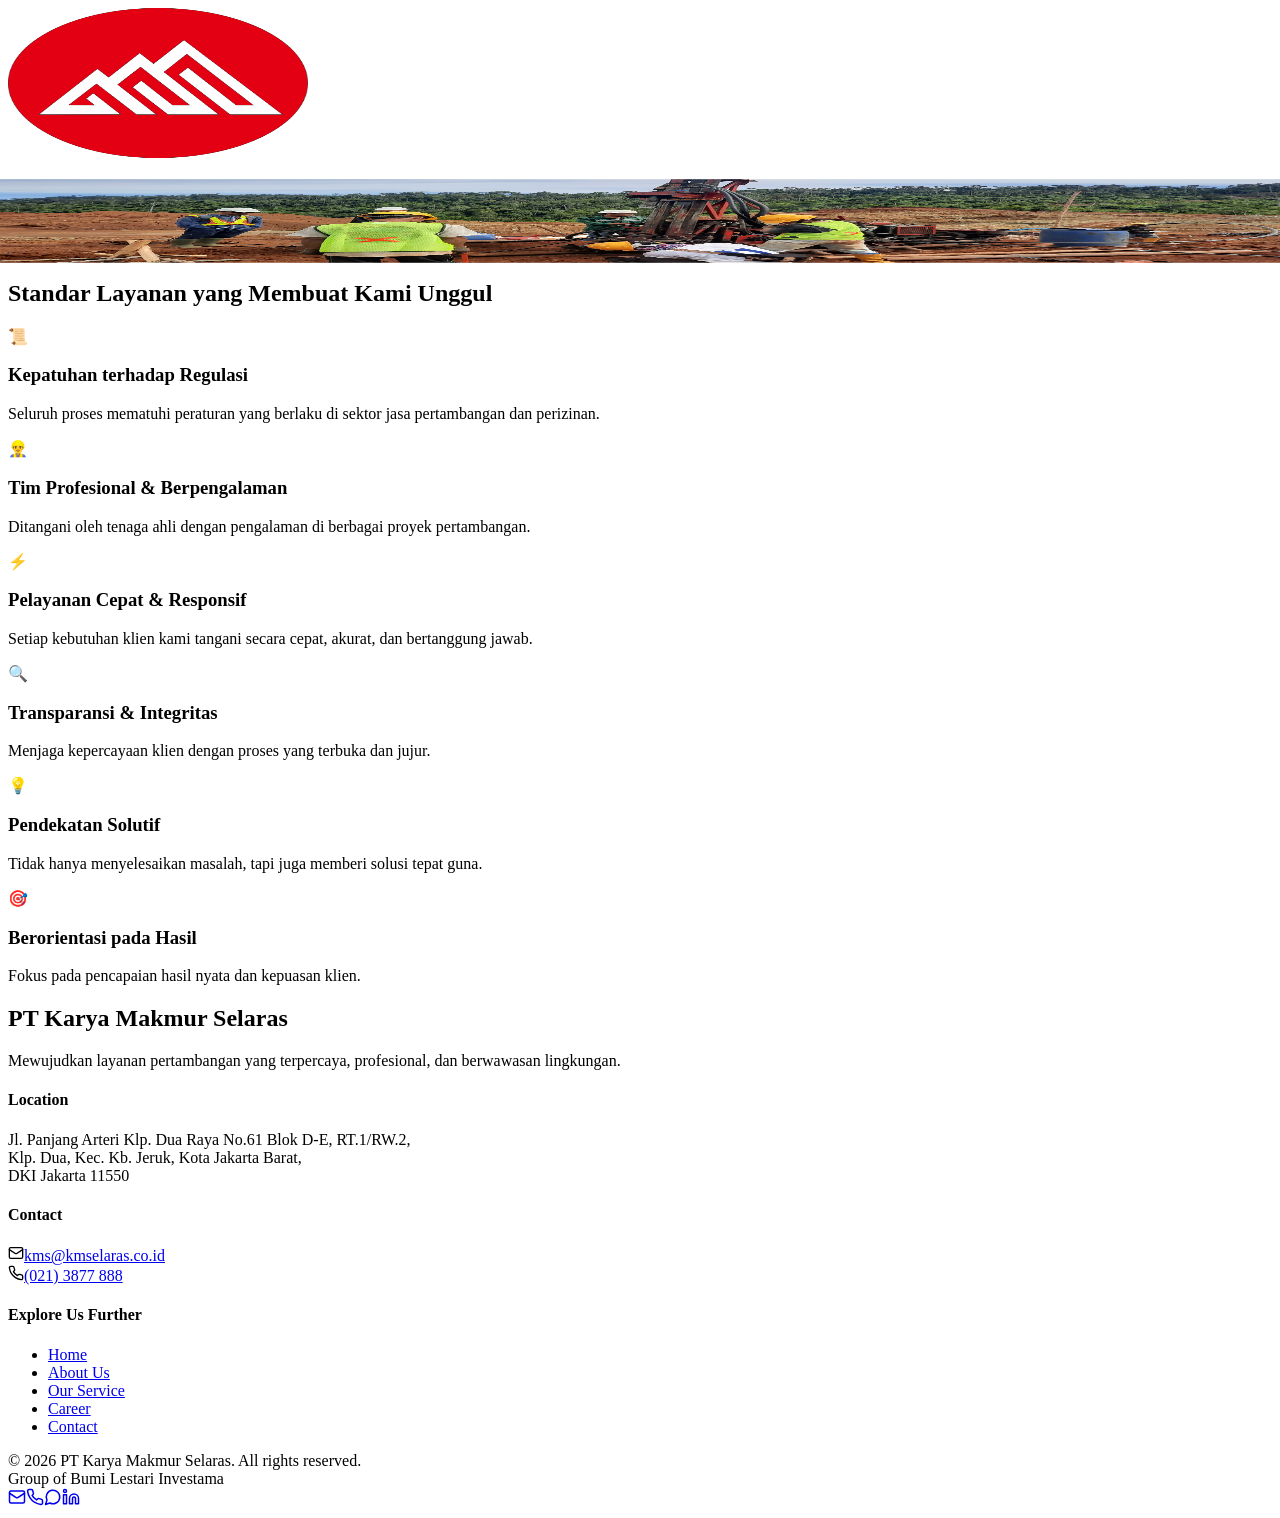
==== commit 44386d3d: "Update GitHub Pages build" ====
--- a/index.html
+++ b/index.html
@@ -1 +1 @@
-<!DOCTYPE html><html lang="en"><head><meta charSet="utf-8"/><meta name="viewport" content="width=device-width, initial-scale=1"/><link rel="preload" as="image" href="/images/KMS.png" fetchPriority="high"/><link rel="preload" as="image" href="/images/ngebor2nd.jpg" fetchPriority="high"/><link rel="stylesheet" href="/_next/static/css/89cb62b4a0ec3cf7.css" data-precedence="next"/><link rel="preload" as="script" fetchPriority="low" href="/_next/static/chunks/webpack-bbf38ab73833ad8f.js"/><script src="/_next/static/chunks/fd9d1056-844a5cc198651369.js" async=""></script><script src="/_next/static/chunks/23-48c52bfb9461e710.js" async=""></script><script src="/_next/static/chunks/main-app-80aff7ed6af9d20b.js" async=""></script><script src="/_next/static/chunks/664-de91c3d06f138422.js" async=""></script><script src="/_next/static/chunks/627-c3368411f2ba80dd.js" async=""></script><script src="/_next/static/chunks/138-c920672a548db637.js" async=""></script><script src="/_next/static/chunks/app/page-da575f55ed3c1c3e.js" async=""></script><script src="/_next/static/chunks/app/layout-ab60ea3f1e99c722.js" async=""></script><title>PT. Karya Makmur Selaras</title><link rel="icon" href="/KMS.png" type="image/png"/><title>PT. Karya Makmur Selaras</title><meta name="description" content="Konsultan Jasa Usaha Pertambangan — profesional dan berwawasan lingkungan"/><script src="/_next/static/chunks/polyfills-78c92fac7aa8fdd8.js" noModule=""></script></head><body class="__className_f367f3"><main class="relative flex flex-col items-center min-h-screen font-[Arial] bg-white overflow-x-hidden"><div class="fixed inset-0 flex items-center justify-center bg-black z-[100]" style="opacity:1"><div style="transform:none"><img alt="Logo KMS" fetchPriority="high" width="300" height="150" decoding="async" data-nimg="1" style="color:transparent" src="/images/KMS.png"/></div></div><div class="relative w-full h-screen" style="transform:scale(1.1)"><img alt="Hero Background" fetchPriority="high" decoding="async" data-nimg="fill" class="object-cover z-0" style="position:absolute;height:100%;width:100%;left:0;top:0;right:0;bottom:0;color:transparent" src="/images/ngebor2nd.jpg"/><div class="absolute inset-0 flex flex-col justify-center items-center bg-black bg-opacity-40 text-white text-center px-4 sm:px-8 md:px-16"><h1 class="text-3xl sm:text-4xl md:text-5xl lg:text-6xl font-bold leading-snug" style="opacity:0;transform:translateY(20px)">Mitra Terpercaya Anda dalam Dunia Pertambangan</h1><p class="mt-4 text-base sm:text-lg md:text-xl lg:text-2xl" style="opacity:0;transform:translateY(10px)">Menjadi Lebih Baik Bersama Kami</p></div></div><section class="w-full max-w-6xl px-4 sm:px-6 md:px-12 py-16"><h2 class="text-2xl sm:text-3xl md:text-4xl font-bold text-center text-gray-800 mb-12">Standar Layanan yang Membuat Kami Unggul</h2><div class="grid grid-cols-1 sm:grid-cols-2 lg:grid-cols-3 gap-6"><div class="bg-white rounded-lg shadow-md p-6 text-center hover:shadow-xl transition"><div class="text-blue-600 mb-4 text-4xl sm:text-5xl">📜</div><h3 class="text-lg sm:text-xl md:text-2xl font-semibold text-gray-800 mb-2">Kepatuhan terhadap Regulasi</h3><p class="text-gray-600 text-sm sm:text-base md:text-lg">Seluruh proses mematuhi peraturan yang berlaku di sektor jasa pertambangan dan perizinan.</p></div><div class="bg-white rounded-lg shadow-md p-6 text-center hover:shadow-xl transition"><div class="text-blue-600 mb-4 text-4xl sm:text-5xl">👷‍♂️</div><h3 class="text-lg sm:text-xl md:text-2xl font-semibold text-gray-800 mb-2">Tim Profesional &amp; Berpengalaman</h3><p class="text-gray-600 text-sm sm:text-base md:text-lg">Ditangani oleh tenaga ahli dengan pengalaman di berbagai proyek pertambangan.</p></div><div class="bg-white rounded-lg shadow-md p-6 text-center hover:shadow-xl transition"><div class="text-blue-600 mb-4 text-4xl sm:text-5xl">⚡</div><h3 class="text-lg sm:text-xl md:text-2xl font-semibold text-gray-800 mb-2">Pelayanan Cepat &amp; Responsif</h3><p class="text-gray-600 text-sm sm:text-base md:text-lg">Setiap kebutuhan klien kami tangani secara cepat, akurat, dan bertanggung jawab.</p></div><div class="bg-white rounded-lg shadow-md p-6 text-center hover:shadow-xl transition"><div class="text-blue-600 mb-4 text-4xl sm:text-5xl">🔍</div><h3 class="text-lg sm:text-xl md:text-2xl font-semibold text-gray-800 mb-2">Transparansi &amp; Integritas</h3><p class="text-gray-600 text-sm sm:text-base md:text-lg">Menjaga kepercayaan klien dengan proses yang terbuka dan jujur.</p></div><div class="bg-white rounded-lg shadow-md p-6 text-center hover:shadow-xl transition"><div class="text-blue-600 mb-4 text-4xl sm:text-5xl">💡</div><h3 class="text-lg sm:text-xl md:text-2xl font-semibold text-gray-800 mb-2">Pendekatan Solutif</h3><p class="text-gray-600 text-sm sm:text-base md:text-lg">Tidak hanya menyelesaikan masalah, tapi juga memberi solusi tepat guna.</p></div><div class="bg-white rounded-lg shadow-md p-6 text-center hover:shadow-xl transition"><div class="text-blue-600 mb-4 text-4xl sm:text-5xl">🎯</div><h3 class="text-lg sm:text-xl md:text-2xl font-semibold text-gray-800 mb-2">Berorientasi pada Hasil</h3><p class="text-gray-600 text-sm sm:text-base md:text-lg">Fokus pada pencapaian hasil nyata dan kepuasan klien.</p></div></div></section></main><footer class="bg-[#0f1c2e] text-white pt-12 pb-6 text-sm"><div class="max-w-7xl mx-auto px-6 md:px-10 grid grid-cols-1 md:grid-cols-2 lg:grid-cols-4 gap-8 pl-4 md:pl-10"><div><h2 class="text-xl font-bold mb-2">PT Karya Makmur Selaras</h2><p class="text-gray-300 leading-relaxed text-sm">Mewujudkan layanan pertambangan yang terpercaya, profesional, dan berwawasan lingkungan.</p></div><div><h4 class="font-semibold mb-2">Location</h4><p class="text-gray-300 text-sm leading-relaxed">Jl. Panjang Arteri Klp. Dua Raya No.61 Blok D-E, RT.1/RW.2,<br/>Klp. Dua, Kec. Kb. Jeruk, Kota Jakarta Barat,<br/>DKI Jakarta 11550</p></div><div class="space-y-2"><h4 class="font-semibold">Contact</h4><div class="flex items-center gap-2 text-gray-300 text-sm"><svg xmlns="http://www.w3.org/2000/svg" width="16" height="16" viewBox="0 0 24 24" fill="none" stroke="currentColor" stroke-width="2" stroke-linecap="round" stroke-linejoin="round" class="lucide lucide-mail"><rect width="20" height="16" x="2" y="4" rx="2"></rect><path d="m22 7-8.97 5.7a1.94 1.94 0 0 1-2.06 0L2 7"></path></svg><a href="mailto:kms@kmselaras.co.id" class="hover:underline">kms@kmselaras.co.id</a></div><div class="flex items-center gap-2 text-gray-300 text-sm"><svg xmlns="http://www.w3.org/2000/svg" width="16" height="16" viewBox="0 0 24 24" fill="none" stroke="currentColor" stroke-width="2" stroke-linecap="round" stroke-linejoin="round" class="lucide lucide-phone"><path d="M22 16.92v3a2 2 0 0 1-2.18 2 19.79 19.79 0 0 1-8.63-3.07 19.5 19.5 0 0 1-6-6 19.79 19.79 0 0 1-3.07-8.67A2 2 0 0 1 4.11 2h3a2 2 0 0 1 2 1.72 12.84 12.84 0 0 0 .7 2.81 2 2 0 0 1-.45 2.11L8.09 9.91a16 16 0 0 0 6 6l1.27-1.27a2 2 0 0 1 2.11-.45 12.84 12.84 0 0 0 2.81.7A2 2 0 0 1 22 16.92z"></path></svg><a href="tel:+62213877888" class="hover:underline">(021) 3877 888</a></div></div><div><h4 class="font-semibold mb-2">Explore Us Further</h4><ul class="space-y-1 text-gray-300 text-sm"><li><a class="hover:underline" href="/">Home</a></li><li><a class="hover:underline" href="/about">About Us</a></li><li><a class="hover:underline" href="/our-service">Our Service</a></li><li><a class="hover:underline" href="/career">Career</a></li><li><a class="hover:underline" href="/contact">Contact</a></li></ul></div></div><div class="w-full max-w-7xl mx-auto px-6 md:px-10 text-center text-gray-400 text-xs mt-6">© <!-- -->2026<!-- --> PT Karya Makmur Selaras. All rights reserved.<div class="italic mt-1">Group of Bumi Lestari Investama</div><div class="mt-3 flex justify-center gap-5 text-lg text-gray-300"><a href="mailto:kms@kmselaras.co.id" aria-label="Email" class="hover:text-white"><svg xmlns="http://www.w3.org/2000/svg" width="18" height="18" viewBox="0 0 24 24" fill="none" stroke="currentColor" stroke-width="2" stroke-linecap="round" stroke-linejoin="round" class="lucide lucide-mail"><rect width="20" height="16" x="2" y="4" rx="2"></rect><path d="m22 7-8.97 5.7a1.94 1.94 0 0 1-2.06 0L2 7"></path></svg></a><a href="tel:+62213877888" aria-label="Phone" class="hover:text-white"><svg xmlns="http://www.w3.org/2000/svg" width="18" height="18" viewBox="0 0 24 24" fill="none" stroke="currentColor" stroke-width="2" stroke-linecap="round" stroke-linejoin="round" class="lucide lucide-phone"><path d="M22 16.92v3a2 2 0 0 1-2.18 2 19.79 19.79 0 0 1-8.63-3.07 19.5 19.5 0 0 1-6-6 19.79 19.79 0 0 1-3.07-8.67A2 2 0 0 1 4.11 2h3a2 2 0 0 1 2 1.72 12.84 12.84 0 0 0 .7 2.81 2 2 0 0 1-.45 2.11L8.09 9.91a16 16 0 0 0 6 6l1.27-1.27a2 2 0 0 1 2.11-.45 12.84 12.84 0 0 0 2.81.7A2 2 0 0 1 22 16.92z"></path></svg></a><a href="https://wa.me/6281234567890" target="_blank" rel="noopener noreferrer" aria-label="WhatsApp" class="hover:text-green-400"><svg xmlns="http://www.w3.org/2000/svg" width="18" height="18" viewBox="0 0 24 24" fill="none" stroke="currentColor" stroke-width="2" stroke-linecap="round" stroke-linejoin="round" class="lucide lucide-message-circle"><path d="M7.9 20A9 9 0 1 0 4 16.1L2 22Z"></path></svg></a><a href="https://www.linkedin.com/company/kmselaras" target="_blank" rel="noopener noreferrer" aria-label="LinkedIn" class="hover:text-blue-400"><svg xmlns="http://www.w3.org/2000/svg" width="18" height="18" viewBox="0 0 24 24" fill="none" stroke="currentColor" stroke-width="2" stroke-linecap="round" stroke-linejoin="round" class="lucide lucide-linkedin"><path d="M16 8a6 6 0 0 1 6 6v7h-4v-7a2 2 0 0 0-2-2 2 2 0 0 0-2 2v7h-4v-7a6 6 0 0 1 6-6z"></path><rect width="4" height="12" x="2" y="9"></rect><circle cx="4" cy="4" r="2"></circle></svg></a></div></div></footer> <script src="/_next/static/chunks/webpack-bbf38ab73833ad8f.js" async=""></script><script>(self.__next_f=self.__next_f||[]).push([0]);self.__next_f.push([2,null])</script><script>self.__next_f.push([1,"1:HL[\"/_next/static/css/89cb62b4a0ec3cf7.css\",\"style\"]\n"])</script><script>self.__next_f.push([1,"2:I[5751,[],\"\"]\n4:I[6513,[],\"ClientPageRoot\"]\n5:I[6774,[\"664\",\"static/chunks/664-de91c3d06f138422.js\",\"627\",\"static/chunks/627-c3368411f2ba80dd.js\",\"138\",\"static/chunks/138-c920672a548db637.js\",\"931\",\"static/chunks/app/page-da575f55ed3c1c3e.js\"],\"default\"]\n6:I[6830,[\"664\",\"static/chunks/664-de91c3d06f138422.js\",\"138\",\"static/chunks/138-c920672a548db637.js\",\"185\",\"static/chunks/app/layout-ab60ea3f1e99c722.js\"],\"default\"]\n7:I[9275,[],\"\"]\n8:I[1343,[],\"\"]\n9:I[231,[\"664\",\"static/chunks/664-de91c3d06f138422.js\",\"138\",\"static/chunks/138-c920672a548db637.js\",\"185\",\"static/chunks/app/layout-ab60ea3f1e99c722.js\"],\"\"]\nb:I[6130,[],\"\"]\nc:[]\n"])</script><script>self.__next_f.push([1,"0:[[[\"$\",\"link\",\"0\",{\"rel\":\"stylesheet\",\"href\":\"/_next/static/css/89cb62b4a0ec3cf7.css\",\"precedence\":\"next\",\"crossOrigin\":\"$undefined\"}]],[\"$\",\"$L2\",null,{\"buildId\":\"5nifAnVDBetWmieTgE35W\",\"assetPrefix\":\"\",\"initialCanonicalUrl\":\"/\",\"initialTree\":[\"\",{\"children\":[\"__PAGE__\",{}]},\"$undefined\",\"$undefined\",true],\"initialSeedData\":[\"\",{\"children\":[\"__PAGE__\",{},[[\"$L3\",[\"$\",\"$L4\",null,{\"props\":{\"params\":{},\"searchParams\":{}},\"Component\":\"$5\"}]],null],null]},[[\"$\",\"html\",null,{\"lang\":\"en\",\"children\":[[\"$\",\"head\",null,{\"children\":[[\"$\",\"title\",null,{\"children\":\"PT. Karya Makmur Selaras\"}],[\"$\",\"link\",null,{\"rel\":\"icon\",\"href\":\"/KMS.png\",\"type\":\"image/png\"}]]}],[\"$\",\"body\",null,{\"className\":\"__className_f367f3\",\"children\":[[\"$\",\"$L6\",null,{}],[\"$\",\"$L7\",null,{\"parallelRouterKey\":\"children\",\"segmentPath\":[\"children\"],\"error\":\"$undefined\",\"errorStyles\":\"$undefined\",\"errorScripts\":\"$undefined\",\"template\":[\"$\",\"$L8\",null,{}],\"templateStyles\":\"$undefined\",\"templateScripts\":\"$undefined\",\"notFound\":[[\"$\",\"title\",null,{\"children\":\"404: This page could not be found.\"}],[\"$\",\"div\",null,{\"style\":{\"fontFamily\":\"system-ui,\\\"Segoe UI\\\",Roboto,Helvetica,Arial,sans-serif,\\\"Apple Color Emoji\\\",\\\"Segoe UI Emoji\\\"\",\"height\":\"100vh\",\"textAlign\":\"center\",\"display\":\"flex\",\"flexDirection\":\"column\",\"alignItems\":\"center\",\"justifyContent\":\"center\"},\"children\":[\"$\",\"div\",null,{\"children\":[[\"$\",\"style\",null,{\"dangerouslySetInnerHTML\":{\"__html\":\"body{color:#000;background:#fff;margin:0}.next-error-h1{border-right:1px solid rgba(0,0,0,.3)}@media (prefers-color-scheme:dark){body{color:#fff;background:#000}.next-error-h1{border-right:1px solid rgba(255,255,255,.3)}}\"}}],[\"$\",\"h1\",null,{\"className\":\"next-error-h1\",\"style\":{\"display\":\"inline-block\",\"margin\":\"0 20px 0 0\",\"padding\":\"0 23px 0 0\",\"fontSize\":24,\"fontWeight\":500,\"verticalAlign\":\"top\",\"lineHeight\":\"49px\"},\"children\":\"404\"}],[\"$\",\"div\",null,{\"style\":{\"display\":\"inline-block\"},\"children\":[\"$\",\"h2\",null,{\"style\":{\"fontSize\":14,\"fontWeight\":400,\"lineHeight\":\"49px\",\"margin\":0},\"children\":\"This page could not be found.\"}]}]]}]}]],\"notFoundStyles\":[],\"styles\":null}],[\"$\",\"footer\",null,{\"className\":\"bg-[#0f1c2e] text-white pt-12 pb-6 text-sm\",\"children\":[[\"$\",\"div\",null,{\"className\":\"max-w-7xl mx-auto px-6 md:px-10 grid grid-cols-1 md:grid-cols-2 lg:grid-cols-4 gap-8 pl-4 md:pl-10\",\"children\":[[\"$\",\"div\",null,{\"children\":[[\"$\",\"h2\",null,{\"className\":\"text-xl font-bold mb-2\",\"children\":\"PT Karya Makmur Selaras\"}],[\"$\",\"p\",null,{\"className\":\"text-gray-300 leading-relaxed text-sm\",\"children\":\"Mewujudkan layanan pertambangan yang terpercaya, profesional, dan berwawasan lingkungan.\"}]]}],[\"$\",\"div\",null,{\"children\":[[\"$\",\"h4\",null,{\"className\":\"font-semibold mb-2\",\"children\":\"Location\"}],[\"$\",\"p\",null,{\"className\":\"text-gray-300 text-sm leading-relaxed\",\"children\":[\"Jl. Panjang Arteri Klp. Dua Raya No.61 Blok D-E, RT.1/RW.2,\",[\"$\",\"br\",null,{}],\"Klp. Dua, Kec. Kb. Jeruk, Kota Jakarta Barat,\",[\"$\",\"br\",null,{}],\"DKI Jakarta 11550\"]}]]}],[\"$\",\"div\",null,{\"className\":\"space-y-2\",\"children\":[[\"$\",\"h4\",null,{\"className\":\"font-semibold\",\"children\":\"Contact\"}],[\"$\",\"div\",null,{\"className\":\"flex items-center gap-2 text-gray-300 text-sm\",\"children\":[[\"$\",\"svg\",null,{\"xmlns\":\"http://www.w3.org/2000/svg\",\"width\":16,\"height\":16,\"viewBox\":\"0 0 24 24\",\"fill\":\"none\",\"stroke\":\"currentColor\",\"strokeWidth\":2,\"strokeLinecap\":\"round\",\"strokeLinejoin\":\"round\",\"className\":\"lucide lucide-mail\",\"children\":[[\"$\",\"rect\",\"18n3k1\",{\"width\":\"20\",\"height\":\"16\",\"x\":\"2\",\"y\":\"4\",\"rx\":\"2\"}],[\"$\",\"path\",\"1ocrg3\",{\"d\":\"m22 7-8.97 5.7a1.94 1.94 0 0 1-2.06 0L2 7\"}],\"$undefined\"]}],[\"$\",\"a\",null,{\"href\":\"mailto:kms@kmselaras.co.id\",\"className\":\"hover:underline\",\"children\":\"kms@kmselaras.co.id\"}]]}],[\"$\",\"div\",null,{\"className\":\"flex items-center gap-2 text-gray-300 text-sm\",\"children\":[[\"$\",\"svg\",null,{\"xmlns\":\"http://www.w3.org/2000/svg\",\"width\":16,\"height\":16,\"viewBox\":\"0 0 24 24\",\"fill\":\"none\",\"stroke\":\"currentColor\",\"strokeWidth\":2,\"strokeLinecap\":\"round\",\"strokeLinejoin\":\"round\",\"className\":\"lucide lucide-phone\",\"children\":[[\"$\",\"path\",\"foiqr5\",{\"d\":\"M22 16.92v3a2 2 0 0 1-2.18 2 19.79 19.79 0 0 1-8.63-3.07 19.5 19.5 0 0 1-6-6 19.79 19.79 0 0 1-3.07-8.67A2 2 0 0 1 4.11 2h3a2 2 0 0 1 2 1.72 12.84 12.84 0 0 0 .7 2.81 2 2 0 0 1-.45 2.11L8.09 9.91a16 16 0 0 0 6 6l1.27-1.27a2 2 0 0 1 2.11-.45 12.84 12.84 0 0 0 2.81.7A2 2 0 0 1 22 16.92z\"}],\"$undefined\"]}],[\"$\",\"a\",null,{\"href\":\"tel:+62213877888\",\"className\":\"hover:underline\",\"children\":\"(021) 3877 888\"}]]}]]}],[\"$\",\"div\",null,{\"children\":[[\"$\",\"h4\",null,{\"className\":\"font-semibold mb-2\",\"children\":\"Explore Us Further\"}],[\"$\",\"ul\",null,{\"className\":\"space-y-1 text-gray-300 text-sm\",\"children\":[[\"$\",\"li\",null,{\"children\":[\"$\",\"$L9\",null,{\"href\":\"/\",\"className\":\"hover:underline\",\"children\":\"Home\"}]}],[\"$\",\"li\",null,{\"children\":[\"$\",\"$L9\",null,{\"href\":\"/about\",\"className\":\"hover:underline\",\"children\":\"About Us\"}]}],[\"$\",\"li\",null,{\"children\":[\"$\",\"$L9\",null,{\"href\":\"/our-service\",\"className\":\"hover:underline\",\"children\":\"Our Service\"}]}],[\"$\",\"li\",null,{\"children\":[\"$\",\"$L9\",null,{\"href\":\"/career\",\"className\":\"hover:underline\",\"children\":\"Career\"}]}],[\"$\",\"li\",null,{\"children\":[\"$\",\"$L9\",null,{\"href\":\"/contact\",\"className\":\"hover:underline\",\"children\":\"Contact\"}]}]]}]]}]]}],[\"$\",\"div\",null,{\"className\":\"w-full max-w-7xl mx-auto px-6 md:px-10 text-center text-gray-400 text-xs mt-6\",\"children\":[\"© \",2026,\" PT Karya Makmur Selaras. All rights reserved.\",[\"$\",\"div\",null,{\"className\":\"italic mt-1\",\"children\":\"Group of Bumi Lestari Investama\"}],[\"$\",\"div\",null,{\"className\":\"mt-3 flex justify-center gap-5 text-lg text-gray-300\",\"children\":[[\"$\",\"a\",null,{\"href\":\"mailto:kms@kmselaras.co.id\",\"aria-label\":\"Email\",\"className\":\"hover:text-white\",\"children\":[\"$\",\"svg\",null,{\"xmlns\":\"http://www.w3.org/2000/svg\",\"width\":18,\"height\":18,\"viewBox\":\"0 0 24 24\",\"fill\":\"none\",\"stroke\":\"currentColor\",\"strokeWidth\":2,\"strokeLinecap\":\"round\",\"strokeLinejoin\":\"round\",\"className\":\"lucide lucide-mail\",\"children\":[[\"$\",\"rect\",\"18n3k1\",{\"width\":\"20\",\"height\":\"16\",\"x\":\"2\",\"y\":\"4\",\"rx\":\"2\"}],[\"$\",\"path\",\"1ocrg3\",{\"d\":\"m22 7-8.97 5.7a1.94 1.94 0 0 1-2.06 0L2 7\"}],\"$undefined\"]}]}],[\"$\",\"a\",null,{\"href\":\"tel:+62213877888\",\"aria-label\":\"Phone\",\"className\":\"hover:text-white\",\"children\":[\"$\",\"svg\",null,{\"xmlns\":\"http://www.w3.org/2000/svg\",\"width\":18,\"height\":18,\"viewBox\":\"0 0 24 24\",\"fill\":\"none\",\"stroke\":\"currentColor\",\"strokeWidth\":2,\"strokeLinecap\":\"round\",\"strokeLinejoin\":\"round\",\"className\":\"lucide lucide-phone\",\"children\":[[\"$\",\"path\",\"foiqr5\",{\"d\":\"M22 16.92v3a2 2 0 0 1-2.18 2 19.79 19.79 0 0 1-8.63-3.07 19.5 19.5 0 0 1-6-6 19.79 19.79 0 0 1-3.07-8.67A2 2 0 0 1 4.11 2h3a2 2 0 0 1 2 1.72 12.84 12.84 0 0 0 .7 2.81 2 2 0 0 1-.45 2.11L8.09 9.91a16 16 0 0 0 6 6l1.27-1.27a2 2 0 0 1 2.11-.45 12.84 12.84 0 0 0 2.81.7A2 2 0 0 1 22 16.92z\"}],\"$undefined\"]}]}],[\"$\",\"a\",null,{\"href\":\"https://wa.me/6281234567890\",\"target\":\"_blank\",\"rel\":\"noopener noreferrer\",\"aria-label\":\"WhatsApp\",\"className\":\"hover:text-green-400\",\"children\":[\"$\",\"svg\",null,{\"xmlns\":\"http://www.w3.org/2000/svg\",\"width\":18,\"height\":18,\"viewBox\":\"0 0 24 24\",\"fill\":\"none\",\"stroke\":\"currentColor\",\"strokeWidth\":2,\"strokeLinecap\":\"round\",\"strokeLinejoin\":\"round\",\"className\":\"lucide lucide-message-circle\",\"children\":[[\"$\",\"path\",\"vv11sd\",{\"d\":\"M7.9 20A9 9 0 1 0 4 16.1L2 22Z\"}],\"$undefined\"]}]}],[\"$\",\"a\",null,{\"href\":\"https://www.linkedin.com/company/kmselaras\",\"target\":\"_blank\",\"rel\":\"noopener noreferrer\",\"aria-label\":\"LinkedIn\",\"className\":\"hover:text-blue-400\",\"children\":[\"$\",\"svg\",null,{\"xmlns\":\"http://www.w3.org/2000/svg\",\"width\":18,\"height\":18,\"viewBox\":\"0 0 24 24\",\"fill\":\"none\",\"stroke\":\"currentColor\",\"strokeWidth\":2,\"strokeLinecap\":\"round\",\"strokeLinejoin\":\"round\",\"className\":\"lucide lucide-linkedin\",\"children\":[[\"$\",\"path\",\"c2jq9f\",{\"d\":\"M16 8a6 6 0 0 1 6 6v7h-4v-7a2 2 0 0 0-2-2 2 2 0 0 0-2 2v7h-4v-7a6 6 0 0 1 6-6z\"}],[\"$\",\"rect\",\"mk3on5\",{\"width\":\"4\",\"height\":\"12\",\"x\":\"2\",\"y\":\"9\"}],[\"$\",\"circle\",\"bt5ra8\",{\"cx\":\"4\",\"cy\":\"4\",\"r\":\"2\"}],\"$undefined\"]}]}]]}]]}]]}],\" \"]}]]}],null],null],\"couldBeIntercepted\":false,\"initialHead\":[false,\"$La\"],\"globalErrorComponent\":\"$b\",\"missingSlots\":\"$Wc\"}]]\n"])</script><script>self.__next_f.push([1,"a:[[\"$\",\"meta\",\"0\",{\"name\":\"viewport\",\"content\":\"width=device-width, initial-scale=1\"}],[\"$\",\"meta\",\"1\",{\"charSet\":\"utf-8\"}],[\"$\",\"title\",\"2\",{\"children\":\"PT. Karya Makmur Selaras\"}],[\"$\",\"meta\",\"3\",{\"name\":\"description\",\"content\":\"Konsultan Jasa Usaha Pertambangan — profesional dan berwawasan lingkungan\"}]]\n3:null\n"])</script></body></html>+<!DOCTYPE html><html lang="en"><head><meta charSet="utf-8"/><meta name="viewport" content="width=device-width, initial-scale=1"/><link rel="preload" as="image" href="/images/KMS.png" fetchPriority="high"/><link rel="preload" as="image" href="/images/ngebor2nd.jpg" fetchPriority="high"/><link rel="stylesheet" href="/company-profile-kms/_next/static/css/5c77155eaae1820f.css" data-precedence="next"/><link rel="preload" as="script" fetchPriority="low" href="/company-profile-kms/_next/static/chunks/webpack-0908ea9f4ef39a90.js"/><script src="/company-profile-kms/_next/static/chunks/fd9d1056-844a5cc198651369.js" async=""></script><script src="/company-profile-kms/_next/static/chunks/23-04e166ecac1f1fd0.js" async=""></script><script src="/company-profile-kms/_next/static/chunks/main-app-80aff7ed6af9d20b.js" async=""></script><script src="/company-profile-kms/_next/static/chunks/664-de91c3d06f138422.js" async=""></script><script src="/company-profile-kms/_next/static/chunks/627-d3881df29153344f.js" async=""></script><script src="/company-profile-kms/_next/static/chunks/138-d7e94ef1a0884f63.js" async=""></script><script src="/company-profile-kms/_next/static/chunks/app/page-da575f55ed3c1c3e.js" async=""></script><script src="/company-profile-kms/_next/static/chunks/app/layout-bf0cfc0db994a831.js" async=""></script><title>PT. Karya Makmur Selaras</title><link rel="icon" href="/KMS.png" type="image/png"/><title>PT. Karya Makmur Selaras</title><meta name="description" content="Konsultan Jasa Usaha Pertambangan — profesional dan berwawasan lingkungan"/><script src="/company-profile-kms/_next/static/chunks/polyfills-78c92fac7aa8fdd8.js" noModule=""></script></head><body class="__className_1e1703"><main class="relative flex flex-col items-center min-h-screen font-[Arial] bg-white overflow-x-hidden"><div class="fixed inset-0 flex items-center justify-center bg-black z-[100]" style="opacity:1"><div style="transform:none"><img alt="Logo KMS" fetchPriority="high" width="300" height="150" decoding="async" data-nimg="1" style="color:transparent" src="/images/KMS.png"/></div></div><div class="relative w-full h-screen" style="transform:scale(1.1)"><img alt="Hero Background" fetchPriority="high" decoding="async" data-nimg="fill" class="object-cover z-0" style="position:absolute;height:100%;width:100%;left:0;top:0;right:0;bottom:0;color:transparent" src="/images/ngebor2nd.jpg"/><div class="absolute inset-0 flex flex-col justify-center items-center bg-black bg-opacity-40 text-white text-center px-4 sm:px-8 md:px-16"><h1 class="text-3xl sm:text-4xl md:text-5xl lg:text-6xl font-bold leading-snug" style="opacity:0;transform:translateY(20px)">Mitra Terpercaya Anda dalam Dunia Pertambangan</h1><p class="mt-4 text-base sm:text-lg md:text-xl lg:text-2xl" style="opacity:0;transform:translateY(10px)">Menjadi Lebih Baik Bersama Kami</p></div></div><section class="w-full max-w-6xl px-4 sm:px-6 md:px-12 py-16"><h2 class="text-2xl sm:text-3xl md:text-4xl font-bold text-center text-gray-800 mb-12">Standar Layanan yang Membuat Kami Unggul</h2><div class="grid grid-cols-1 sm:grid-cols-2 lg:grid-cols-3 gap-6"><div class="bg-white rounded-lg shadow-md p-6 text-center hover:shadow-xl transition"><div class="text-blue-600 mb-4 text-4xl sm:text-5xl">📜</div><h3 class="text-lg sm:text-xl md:text-2xl font-semibold text-gray-800 mb-2">Kepatuhan terhadap Regulasi</h3><p class="text-gray-600 text-sm sm:text-base md:text-lg">Seluruh proses mematuhi peraturan yang berlaku di sektor jasa pertambangan dan perizinan.</p></div><div class="bg-white rounded-lg shadow-md p-6 text-center hover:shadow-xl transition"><div class="text-blue-600 mb-4 text-4xl sm:text-5xl">👷‍♂️</div><h3 class="text-lg sm:text-xl md:text-2xl font-semibold text-gray-800 mb-2">Tim Profesional &amp; Berpengalaman</h3><p class="text-gray-600 text-sm sm:text-base md:text-lg">Ditangani oleh tenaga ahli dengan pengalaman di berbagai proyek pertambangan.</p></div><div class="bg-white rounded-lg shadow-md p-6 text-center hover:shadow-xl transition"><div class="text-blue-600 mb-4 text-4xl sm:text-5xl">⚡</div><h3 class="text-lg sm:text-xl md:text-2xl font-semibold text-gray-800 mb-2">Pelayanan Cepat &amp; Responsif</h3><p class="text-gray-600 text-sm sm:text-base md:text-lg">Setiap kebutuhan klien kami tangani secara cepat, akurat, dan bertanggung jawab.</p></div><div class="bg-white rounded-lg shadow-md p-6 text-center hover:shadow-xl transition"><div class="text-blue-600 mb-4 text-4xl sm:text-5xl">🔍</div><h3 class="text-lg sm:text-xl md:text-2xl font-semibold text-gray-800 mb-2">Transparansi &amp; Integritas</h3><p class="text-gray-600 text-sm sm:text-base md:text-lg">Menjaga kepercayaan klien dengan proses yang terbuka dan jujur.</p></div><div class="bg-white rounded-lg shadow-md p-6 text-center hover:shadow-xl transition"><div class="text-blue-600 mb-4 text-4xl sm:text-5xl">💡</div><h3 class="text-lg sm:text-xl md:text-2xl font-semibold text-gray-800 mb-2">Pendekatan Solutif</h3><p class="text-gray-600 text-sm sm:text-base md:text-lg">Tidak hanya menyelesaikan masalah, tapi juga memberi solusi tepat guna.</p></div><div class="bg-white rounded-lg shadow-md p-6 text-center hover:shadow-xl transition"><div class="text-blue-600 mb-4 text-4xl sm:text-5xl">🎯</div><h3 class="text-lg sm:text-xl md:text-2xl font-semibold text-gray-800 mb-2">Berorientasi pada Hasil</h3><p class="text-gray-600 text-sm sm:text-base md:text-lg">Fokus pada pencapaian hasil nyata dan kepuasan klien.</p></div></div></section></main><footer class="bg-[#0f1c2e] text-white pt-12 pb-6 text-sm"><div class="max-w-7xl mx-auto px-6 md:px-10 grid grid-cols-1 md:grid-cols-2 lg:grid-cols-4 gap-8 pl-4 md:pl-10"><div><h2 class="text-xl font-bold mb-2">PT Karya Makmur Selaras</h2><p class="text-gray-300 leading-relaxed text-sm">Mewujudkan layanan pertambangan yang terpercaya, profesional, dan berwawasan lingkungan.</p></div><div><h4 class="font-semibold mb-2">Location</h4><p class="text-gray-300 text-sm leading-relaxed">Jl. Panjang Arteri Klp. Dua Raya No.61 Blok D-E, RT.1/RW.2,<br/>Klp. Dua, Kec. Kb. Jeruk, Kota Jakarta Barat,<br/>DKI Jakarta 11550</p></div><div class="space-y-2"><h4 class="font-semibold">Contact</h4><div class="flex items-center gap-2 text-gray-300 text-sm"><svg xmlns="http://www.w3.org/2000/svg" width="16" height="16" viewBox="0 0 24 24" fill="none" stroke="currentColor" stroke-width="2" stroke-linecap="round" stroke-linejoin="round" class="lucide lucide-mail"><rect width="20" height="16" x="2" y="4" rx="2"></rect><path d="m22 7-8.97 5.7a1.94 1.94 0 0 1-2.06 0L2 7"></path></svg><a href="mailto:kms@kmselaras.co.id" class="hover:underline">kms@kmselaras.co.id</a></div><div class="flex items-center gap-2 text-gray-300 text-sm"><svg xmlns="http://www.w3.org/2000/svg" width="16" height="16" viewBox="0 0 24 24" fill="none" stroke="currentColor" stroke-width="2" stroke-linecap="round" stroke-linejoin="round" class="lucide lucide-phone"><path d="M22 16.92v3a2 2 0 0 1-2.18 2 19.79 19.79 0 0 1-8.63-3.07 19.5 19.5 0 0 1-6-6 19.79 19.79 0 0 1-3.07-8.67A2 2 0 0 1 4.11 2h3a2 2 0 0 1 2 1.72 12.84 12.84 0 0 0 .7 2.81 2 2 0 0 1-.45 2.11L8.09 9.91a16 16 0 0 0 6 6l1.27-1.27a2 2 0 0 1 2.11-.45 12.84 12.84 0 0 0 2.81.7A2 2 0 0 1 22 16.92z"></path></svg><a href="tel:+62213877888" class="hover:underline">(021) 3877 888</a></div></div><div><h4 class="font-semibold mb-2">Explore Us Further</h4><ul class="space-y-1 text-gray-300 text-sm"><li><a class="hover:underline" href="/company-profile-kms">Home</a></li><li><a class="hover:underline" href="/company-profile-kms/about">About Us</a></li><li><a class="hover:underline" href="/company-profile-kms/our-service">Our Service</a></li><li><a class="hover:underline" href="/company-profile-kms/career">Career</a></li><li><a class="hover:underline" href="/company-profile-kms/contact">Contact</a></li></ul></div></div><div class="w-full max-w-7xl mx-auto px-6 md:px-10 text-center text-gray-400 text-xs mt-6">© <!-- -->2026<!-- --> PT Karya Makmur Selaras. All rights reserved.<div class="italic mt-1">Group of Bumi Lestari Investama</div><div class="mt-3 flex justify-center gap-5 text-lg text-gray-300"><a href="mailto:kms@kmselaras.co.id" aria-label="Email" class="hover:text-white"><svg xmlns="http://www.w3.org/2000/svg" width="18" height="18" viewBox="0 0 24 24" fill="none" stroke="currentColor" stroke-width="2" stroke-linecap="round" stroke-linejoin="round" class="lucide lucide-mail"><rect width="20" height="16" x="2" y="4" rx="2"></rect><path d="m22 7-8.97 5.7a1.94 1.94 0 0 1-2.06 0L2 7"></path></svg></a><a href="tel:+62213877888" aria-label="Phone" class="hover:text-white"><svg xmlns="http://www.w3.org/2000/svg" width="18" height="18" viewBox="0 0 24 24" fill="none" stroke="currentColor" stroke-width="2" stroke-linecap="round" stroke-linejoin="round" class="lucide lucide-phone"><path d="M22 16.92v3a2 2 0 0 1-2.18 2 19.79 19.79 0 0 1-8.63-3.07 19.5 19.5 0 0 1-6-6 19.79 19.79 0 0 1-3.07-8.67A2 2 0 0 1 4.11 2h3a2 2 0 0 1 2 1.72 12.84 12.84 0 0 0 .7 2.81 2 2 0 0 1-.45 2.11L8.09 9.91a16 16 0 0 0 6 6l1.27-1.27a2 2 0 0 1 2.11-.45 12.84 12.84 0 0 0 2.81.7A2 2 0 0 1 22 16.92z"></path></svg></a><a href="https://wa.me/6281234567890" target="_blank" rel="noopener noreferrer" aria-label="WhatsApp" class="hover:text-green-400"><svg xmlns="http://www.w3.org/2000/svg" width="18" height="18" viewBox="0 0 24 24" fill="none" stroke="currentColor" stroke-width="2" stroke-linecap="round" stroke-linejoin="round" class="lucide lucide-message-circle"><path d="M7.9 20A9 9 0 1 0 4 16.1L2 22Z"></path></svg></a><a href="https://www.linkedin.com/company/kmselaras" target="_blank" rel="noopener noreferrer" aria-label="LinkedIn" class="hover:text-blue-400"><svg xmlns="http://www.w3.org/2000/svg" width="18" height="18" viewBox="0 0 24 24" fill="none" stroke="currentColor" stroke-width="2" stroke-linecap="round" stroke-linejoin="round" class="lucide lucide-linkedin"><path d="M16 8a6 6 0 0 1 6 6v7h-4v-7a2 2 0 0 0-2-2 2 2 0 0 0-2 2v7h-4v-7a6 6 0 0 1 6-6z"></path><rect width="4" height="12" x="2" y="9"></rect><circle cx="4" cy="4" r="2"></circle></svg></a></div></div></footer> <script src="/company-profile-kms/_next/static/chunks/webpack-0908ea9f4ef39a90.js" async=""></script><script>(self.__next_f=self.__next_f||[]).push([0]);self.__next_f.push([2,null])</script><script>self.__next_f.push([1,"1:HL[\"/company-profile-kms/_next/static/css/5c77155eaae1820f.css\",\"style\"]\n"])</script><script>self.__next_f.push([1,"2:I[5751,[],\"\"]\n4:I[6513,[],\"ClientPageRoot\"]\n5:I[6774,[\"664\",\"static/chunks/664-de91c3d06f138422.js\",\"627\",\"static/chunks/627-d3881df29153344f.js\",\"138\",\"static/chunks/138-d7e94ef1a0884f63.js\",\"931\",\"static/chunks/app/page-da575f55ed3c1c3e.js\"],\"default\"]\n6:I[6830,[\"664\",\"static/chunks/664-de91c3d06f138422.js\",\"138\",\"static/chunks/138-d7e94ef1a0884f63.js\",\"185\",\"static/chunks/app/layout-bf0cfc0db994a831.js\"],\"default\"]\n7:I[9275,[],\"\"]\n8:I[1343,[],\"\"]\n9:I[231,[\"664\",\"static/chunks/664-de91c3d06f138422.js\",\"138\",\"static/chunks/138-d7e94ef1a0884f63.js\",\"185\",\"static/chunks/app/layout-bf0cfc0db994a831.js\"],\"\"]\nb:I[6130,[],\"\"]\nc:[]\n"])</script><script>self.__next_f.push([1,"0:[[[\"$\",\"link\",\"0\",{\"rel\":\"stylesheet\",\"href\":\"/company-profile-kms/_next/static/css/5c77155eaae1820f.css\",\"precedence\":\"next\",\"crossOrigin\":\"$undefined\"}]],[\"$\",\"$L2\",null,{\"buildId\":\"WNQ2m5_VO9YC6ZiGASE9h\",\"assetPrefix\":\"/company-profile-kms\",\"initialCanonicalUrl\":\"/\",\"initialTree\":[\"\",{\"children\":[\"__PAGE__\",{}]},\"$undefined\",\"$undefined\",true],\"initialSeedData\":[\"\",{\"children\":[\"__PAGE__\",{},[[\"$L3\",[\"$\",\"$L4\",null,{\"props\":{\"params\":{},\"searchParams\":{}},\"Component\":\"$5\"}]],null],null]},[[\"$\",\"html\",null,{\"lang\":\"en\",\"children\":[[\"$\",\"head\",null,{\"children\":[[\"$\",\"title\",null,{\"children\":\"PT. Karya Makmur Selaras\"}],[\"$\",\"link\",null,{\"rel\":\"icon\",\"href\":\"/KMS.png\",\"type\":\"image/png\"}]]}],[\"$\",\"body\",null,{\"className\":\"__className_1e1703\",\"children\":[[\"$\",\"$L6\",null,{}],[\"$\",\"$L7\",null,{\"parallelRouterKey\":\"children\",\"segmentPath\":[\"children\"],\"error\":\"$undefined\",\"errorStyles\":\"$undefined\",\"errorScripts\":\"$undefined\",\"template\":[\"$\",\"$L8\",null,{}],\"templateStyles\":\"$undefined\",\"templateScripts\":\"$undefined\",\"notFound\":[[\"$\",\"title\",null,{\"children\":\"404: This page could not be found.\"}],[\"$\",\"div\",null,{\"style\":{\"fontFamily\":\"system-ui,\\\"Segoe UI\\\",Roboto,Helvetica,Arial,sans-serif,\\\"Apple Color Emoji\\\",\\\"Segoe UI Emoji\\\"\",\"height\":\"100vh\",\"textAlign\":\"center\",\"display\":\"flex\",\"flexDirection\":\"column\",\"alignItems\":\"center\",\"justifyContent\":\"center\"},\"children\":[\"$\",\"div\",null,{\"children\":[[\"$\",\"style\",null,{\"dangerouslySetInnerHTML\":{\"__html\":\"body{color:#000;background:#fff;margin:0}.next-error-h1{border-right:1px solid rgba(0,0,0,.3)}@media (prefers-color-scheme:dark){body{color:#fff;background:#000}.next-error-h1{border-right:1px solid rgba(255,255,255,.3)}}\"}}],[\"$\",\"h1\",null,{\"className\":\"next-error-h1\",\"style\":{\"display\":\"inline-block\",\"margin\":\"0 20px 0 0\",\"padding\":\"0 23px 0 0\",\"fontSize\":24,\"fontWeight\":500,\"verticalAlign\":\"top\",\"lineHeight\":\"49px\"},\"children\":\"404\"}],[\"$\",\"div\",null,{\"style\":{\"display\":\"inline-block\"},\"children\":[\"$\",\"h2\",null,{\"style\":{\"fontSize\":14,\"fontWeight\":400,\"lineHeight\":\"49px\",\"margin\":0},\"children\":\"This page could not be found.\"}]}]]}]}]],\"notFoundStyles\":[],\"styles\":null}],[\"$\",\"footer\",null,{\"className\":\"bg-[#0f1c2e] text-white pt-12 pb-6 text-sm\",\"children\":[[\"$\",\"div\",null,{\"className\":\"max-w-7xl mx-auto px-6 md:px-10 grid grid-cols-1 md:grid-cols-2 lg:grid-cols-4 gap-8 pl-4 md:pl-10\",\"children\":[[\"$\",\"div\",null,{\"children\":[[\"$\",\"h2\",null,{\"className\":\"text-xl font-bold mb-2\",\"children\":\"PT Karya Makmur Selaras\"}],[\"$\",\"p\",null,{\"className\":\"text-gray-300 leading-relaxed text-sm\",\"children\":\"Mewujudkan layanan pertambangan yang terpercaya, profesional, dan berwawasan lingkungan.\"}]]}],[\"$\",\"div\",null,{\"children\":[[\"$\",\"h4\",null,{\"className\":\"font-semibold mb-2\",\"children\":\"Location\"}],[\"$\",\"p\",null,{\"className\":\"text-gray-300 text-sm leading-relaxed\",\"children\":[\"Jl. Panjang Arteri Klp. Dua Raya No.61 Blok D-E, RT.1/RW.2,\",[\"$\",\"br\",null,{}],\"Klp. Dua, Kec. Kb. Jeruk, Kota Jakarta Barat,\",[\"$\",\"br\",null,{}],\"DKI Jakarta 11550\"]}]]}],[\"$\",\"div\",null,{\"className\":\"space-y-2\",\"children\":[[\"$\",\"h4\",null,{\"className\":\"font-semibold\",\"children\":\"Contact\"}],[\"$\",\"div\",null,{\"className\":\"flex items-center gap-2 text-gray-300 text-sm\",\"children\":[[\"$\",\"svg\",null,{\"xmlns\":\"http://www.w3.org/2000/svg\",\"width\":16,\"height\":16,\"viewBox\":\"0 0 24 24\",\"fill\":\"none\",\"stroke\":\"currentColor\",\"strokeWidth\":2,\"strokeLinecap\":\"round\",\"strokeLinejoin\":\"round\",\"className\":\"lucide lucide-mail\",\"children\":[[\"$\",\"rect\",\"18n3k1\",{\"width\":\"20\",\"height\":\"16\",\"x\":\"2\",\"y\":\"4\",\"rx\":\"2\"}],[\"$\",\"path\",\"1ocrg3\",{\"d\":\"m22 7-8.97 5.7a1.94 1.94 0 0 1-2.06 0L2 7\"}],\"$undefined\"]}],[\"$\",\"a\",null,{\"href\":\"mailto:kms@kmselaras.co.id\",\"className\":\"hover:underline\",\"children\":\"kms@kmselaras.co.id\"}]]}],[\"$\",\"div\",null,{\"className\":\"flex items-center gap-2 text-gray-300 text-sm\",\"children\":[[\"$\",\"svg\",null,{\"xmlns\":\"http://www.w3.org/2000/svg\",\"width\":16,\"height\":16,\"viewBox\":\"0 0 24 24\",\"fill\":\"none\",\"stroke\":\"currentColor\",\"strokeWidth\":2,\"strokeLinecap\":\"round\",\"strokeLinejoin\":\"round\",\"className\":\"lucide lucide-phone\",\"children\":[[\"$\",\"path\",\"foiqr5\",{\"d\":\"M22 16.92v3a2 2 0 0 1-2.18 2 19.79 19.79 0 0 1-8.63-3.07 19.5 19.5 0 0 1-6-6 19.79 19.79 0 0 1-3.07-8.67A2 2 0 0 1 4.11 2h3a2 2 0 0 1 2 1.72 12.84 12.84 0 0 0 .7 2.81 2 2 0 0 1-.45 2.11L8.09 9.91a16 16 0 0 0 6 6l1.27-1.27a2 2 0 0 1 2.11-.45 12.84 12.84 0 0 0 2.81.7A2 2 0 0 1 22 16.92z\"}],\"$undefined\"]}],[\"$\",\"a\",null,{\"href\":\"tel:+62213877888\",\"className\":\"hover:underline\",\"children\":\"(021) 3877 888\"}]]}]]}],[\"$\",\"div\",null,{\"children\":[[\"$\",\"h4\",null,{\"className\":\"font-semibold mb-2\",\"children\":\"Explore Us Further\"}],[\"$\",\"ul\",null,{\"className\":\"space-y-1 text-gray-300 text-sm\",\"children\":[[\"$\",\"li\",null,{\"children\":[\"$\",\"$L9\",null,{\"href\":\"/\",\"className\":\"hover:underline\",\"children\":\"Home\"}]}],[\"$\",\"li\",null,{\"children\":[\"$\",\"$L9\",null,{\"href\":\"/about\",\"className\":\"hover:underline\",\"children\":\"About Us\"}]}],[\"$\",\"li\",null,{\"children\":[\"$\",\"$L9\",null,{\"href\":\"/our-service\",\"className\":\"hover:underline\",\"children\":\"Our Service\"}]}],[\"$\",\"li\",null,{\"children\":[\"$\",\"$L9\",null,{\"href\":\"/career\",\"className\":\"hover:underline\",\"children\":\"Career\"}]}],[\"$\",\"li\",null,{\"children\":[\"$\",\"$L9\",null,{\"href\":\"/contact\",\"className\":\"hover:underline\",\"children\":\"Contact\"}]}]]}]]}]]}],[\"$\",\"div\",null,{\"className\":\"w-full max-w-7xl mx-auto px-6 md:px-10 text-center text-gray-400 text-xs mt-6\",\"children\":[\"© \",2026,\" PT Karya Makmur Selaras. All rights reserved.\",[\"$\",\"div\",null,{\"className\":\"italic mt-1\",\"children\":\"Group of Bumi Lestari Investama\"}],[\"$\",\"div\",null,{\"className\":\"mt-3 flex justify-center gap-5 text-lg text-gray-300\",\"children\":[[\"$\",\"a\",null,{\"href\":\"mailto:kms@kmselaras.co.id\",\"aria-label\":\"Email\",\"className\":\"hover:text-white\",\"children\":[\"$\",\"svg\",null,{\"xmlns\":\"http://www.w3.org/2000/svg\",\"width\":18,\"height\":18,\"viewBox\":\"0 0 24 24\",\"fill\":\"none\",\"stroke\":\"currentColor\",\"strokeWidth\":2,\"strokeLinecap\":\"round\",\"strokeLinejoin\":\"round\",\"className\":\"lucide lucide-mail\",\"children\":[[\"$\",\"rect\",\"18n3k1\",{\"width\":\"20\",\"height\":\"16\",\"x\":\"2\",\"y\":\"4\",\"rx\":\"2\"}],[\"$\",\"path\",\"1ocrg3\",{\"d\":\"m22 7-8.97 5.7a1.94 1.94 0 0 1-2.06 0L2 7\"}],\"$undefined\"]}]}],[\"$\",\"a\",null,{\"href\":\"tel:+62213877888\",\"aria-label\":\"Phone\",\"className\":\"hover:text-white\",\"children\":[\"$\",\"svg\",null,{\"xmlns\":\"http://www.w3.org/2000/svg\",\"width\":18,\"height\":18,\"viewBox\":\"0 0 24 24\",\"fill\":\"none\",\"stroke\":\"currentColor\",\"strokeWidth\":2,\"strokeLinecap\":\"round\",\"strokeLinejoin\":\"round\",\"className\":\"lucide lucide-phone\",\"children\":[[\"$\",\"path\",\"foiqr5\",{\"d\":\"M22 16.92v3a2 2 0 0 1-2.18 2 19.79 19.79 0 0 1-8.63-3.07 19.5 19.5 0 0 1-6-6 19.79 19.79 0 0 1-3.07-8.67A2 2 0 0 1 4.11 2h3a2 2 0 0 1 2 1.72 12.84 12.84 0 0 0 .7 2.81 2 2 0 0 1-.45 2.11L8.09 9.91a16 16 0 0 0 6 6l1.27-1.27a2 2 0 0 1 2.11-.45 12.84 12.84 0 0 0 2.81.7A2 2 0 0 1 22 16.92z\"}],\"$undefined\"]}]}],[\"$\",\"a\",null,{\"href\":\"https://wa.me/6281234567890\",\"target\":\"_blank\",\"rel\":\"noopener noreferrer\",\"aria-label\":\"WhatsApp\",\"className\":\"hover:text-green-400\",\"children\":[\"$\",\"svg\",null,{\"xmlns\":\"http://www.w3.org/2000/svg\",\"width\":18,\"height\":18,\"viewBox\":\"0 0 24 24\",\"fill\":\"none\",\"stroke\":\"currentColor\",\"strokeWidth\":2,\"strokeLinecap\":\"round\",\"strokeLinejoin\":\"round\",\"className\":\"lucide lucide-message-circle\",\"children\":[[\"$\",\"path\",\"vv11sd\",{\"d\":\"M7.9 20A9 9 0 1 0 4 16.1L2 22Z\"}],\"$undefined\"]}]}],[\"$\",\"a\",null,{\"href\":\"https://www.linkedin.com/company/kmselaras\",\"target\":\"_blank\",\"rel\":\"noopener noreferrer\",\"aria-label\":\"LinkedIn\",\"className\":\"hover:text-blue-400\",\"children\":[\"$\",\"svg\",null,{\"xmlns\":\"http://www.w3.org/2000/svg\",\"width\":18,\"height\":18,\"viewBox\":\"0 0 24 24\",\"fill\":\"none\",\"stroke\":\"currentColor\",\"strokeWidth\":2,\"strokeLinecap\":\"round\",\"strokeLinejoin\":\"round\",\"className\":\"lucide lucide-linkedin\",\"children\":[[\"$\",\"path\",\"c2jq9f\",{\"d\":\"M16 8a6 6 0 0 1 6 6v7h-4v-7a2 2 0 0 0-2-2 2 2 0 0 0-2 2v7h-4v-7a6 6 0 0 1 6-6z\"}],[\"$\",\"rect\",\"mk3on5\",{\"width\":\"4\",\"height\":\"12\",\"x\":\"2\",\"y\":\"9\"}],[\"$\",\"circle\",\"bt5ra8\",{\"cx\":\"4\",\"cy\":\"4\",\"r\":\"2\"}],\"$undefined\"]}]}]]}]]}]]}],\" \"]}]]}],null],null],\"couldBeIntercepted\":false,\"initialHead\":[false,\"$La\"],\"globalErrorComponent\":\"$b\",\"missingSlots\":\"$Wc\"}]]\n"])</script><script>self.__next_f.push([1,"a:[[\"$\",\"meta\",\"0\",{\"name\":\"viewport\",\"content\":\"width=device-width, initial-scale=1\"}],[\"$\",\"meta\",\"1\",{\"charSet\":\"utf-8\"}],[\"$\",\"title\",\"2\",{\"children\":\"PT. Karya Makmur Selaras\"}],[\"$\",\"meta\",\"3\",{\"name\":\"description\",\"content\":\"Konsultan Jasa Usaha Pertambangan — profesional dan berwawasan lingkungan\"}]]\n3:null\n"])</script></body></html>
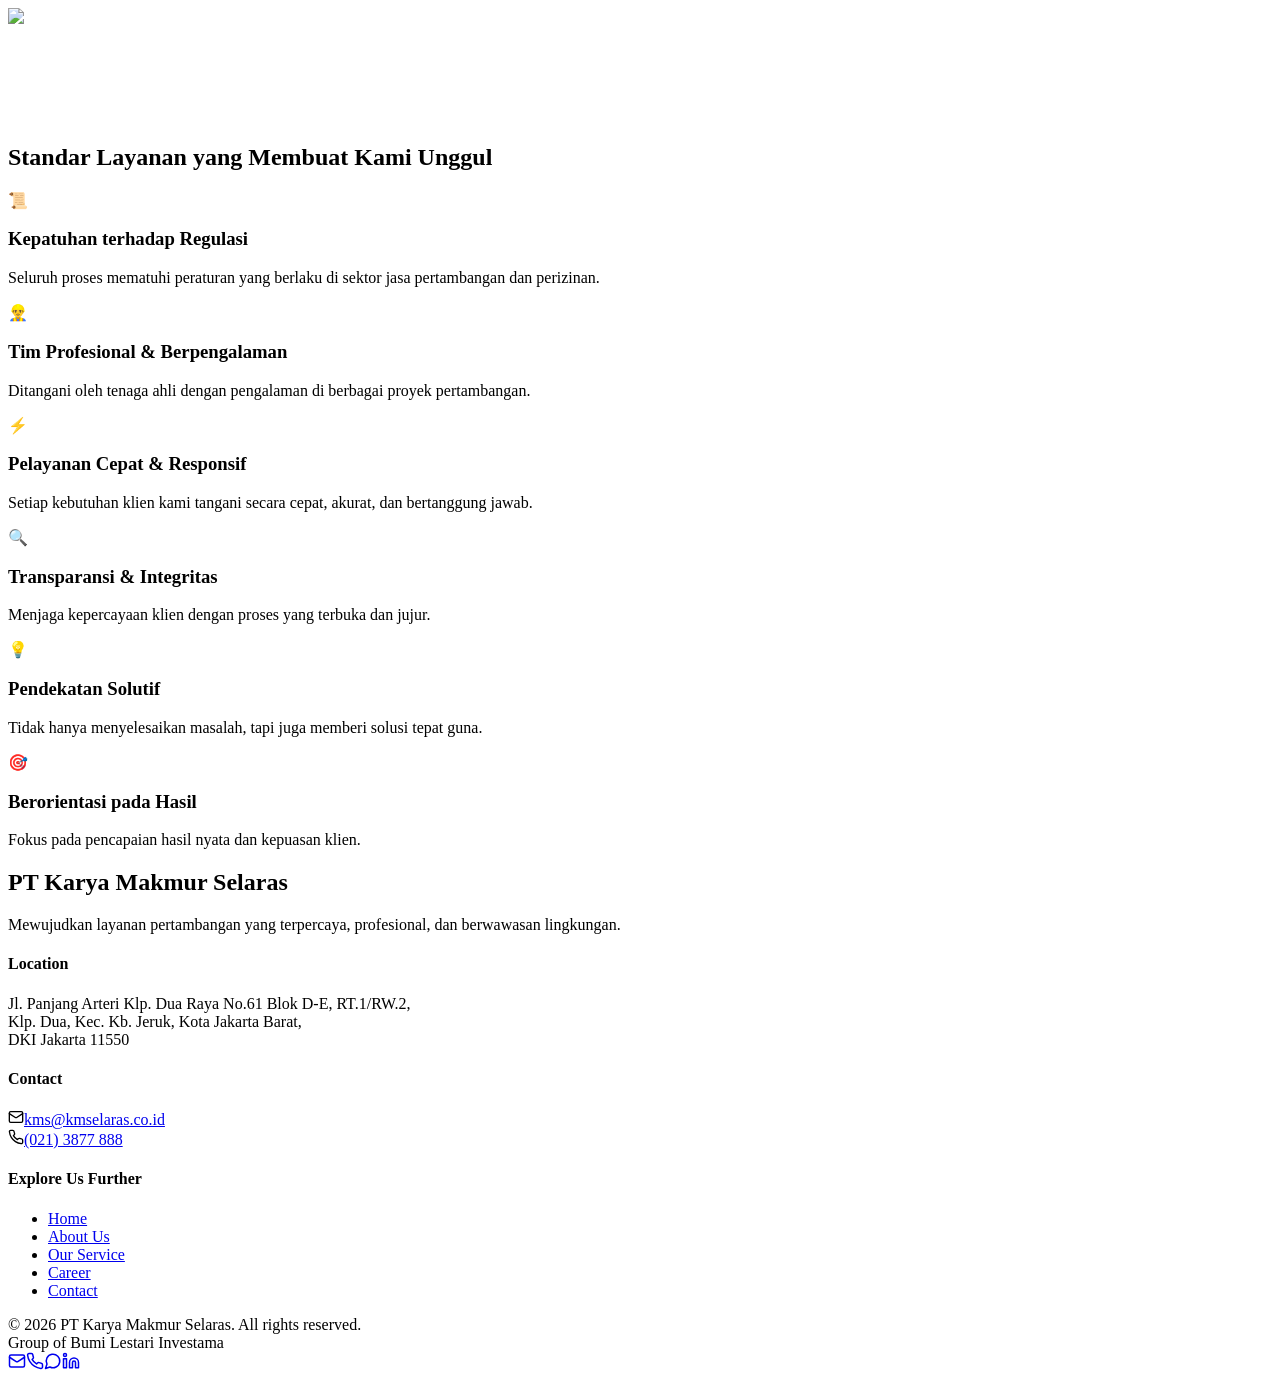
==== commit 2329998d: "Fix GitHub Pages image paths" ====
--- a/index.html
+++ b/index.html
@@ -1 +1 @@
-<!DOCTYPE html><html lang="en"><head><meta charSet="utf-8"/><meta name="viewport" content="width=device-width, initial-scale=1"/><link rel="preload" as="image" href="/images/KMS.png" fetchPriority="high"/><link rel="preload" as="image" href="/images/ngebor2nd.jpg" fetchPriority="high"/><link rel="stylesheet" href="/company-profile-kms/_next/static/css/5c77155eaae1820f.css" data-precedence="next"/><link rel="preload" as="script" fetchPriority="low" href="/company-profile-kms/_next/static/chunks/webpack-0908ea9f4ef39a90.js"/><script src="/company-profile-kms/_next/static/chunks/fd9d1056-844a5cc198651369.js" async=""></script><script src="/company-profile-kms/_next/static/chunks/23-04e166ecac1f1fd0.js" async=""></script><script src="/company-profile-kms/_next/static/chunks/main-app-80aff7ed6af9d20b.js" async=""></script><script src="/company-profile-kms/_next/static/chunks/664-de91c3d06f138422.js" async=""></script><script src="/company-profile-kms/_next/static/chunks/627-d3881df29153344f.js" async=""></script><script src="/company-profile-kms/_next/static/chunks/138-d7e94ef1a0884f63.js" async=""></script><script src="/company-profile-kms/_next/static/chunks/app/page-da575f55ed3c1c3e.js" async=""></script><script src="/company-profile-kms/_next/static/chunks/app/layout-bf0cfc0db994a831.js" async=""></script><title>PT. Karya Makmur Selaras</title><link rel="icon" href="/KMS.png" type="image/png"/><title>PT. Karya Makmur Selaras</title><meta name="description" content="Konsultan Jasa Usaha Pertambangan — profesional dan berwawasan lingkungan"/><script src="/company-profile-kms/_next/static/chunks/polyfills-78c92fac7aa8fdd8.js" noModule=""></script></head><body class="__className_1e1703"><main class="relative flex flex-col items-center min-h-screen font-[Arial] bg-white overflow-x-hidden"><div class="fixed inset-0 flex items-center justify-center bg-black z-[100]" style="opacity:1"><div style="transform:none"><img alt="Logo KMS" fetchPriority="high" width="300" height="150" decoding="async" data-nimg="1" style="color:transparent" src="/images/KMS.png"/></div></div><div class="relative w-full h-screen" style="transform:scale(1.1)"><img alt="Hero Background" fetchPriority="high" decoding="async" data-nimg="fill" class="object-cover z-0" style="position:absolute;height:100%;width:100%;left:0;top:0;right:0;bottom:0;color:transparent" src="/images/ngebor2nd.jpg"/><div class="absolute inset-0 flex flex-col justify-center items-center bg-black bg-opacity-40 text-white text-center px-4 sm:px-8 md:px-16"><h1 class="text-3xl sm:text-4xl md:text-5xl lg:text-6xl font-bold leading-snug" style="opacity:0;transform:translateY(20px)">Mitra Terpercaya Anda dalam Dunia Pertambangan</h1><p class="mt-4 text-base sm:text-lg md:text-xl lg:text-2xl" style="opacity:0;transform:translateY(10px)">Menjadi Lebih Baik Bersama Kami</p></div></div><section class="w-full max-w-6xl px-4 sm:px-6 md:px-12 py-16"><h2 class="text-2xl sm:text-3xl md:text-4xl font-bold text-center text-gray-800 mb-12">Standar Layanan yang Membuat Kami Unggul</h2><div class="grid grid-cols-1 sm:grid-cols-2 lg:grid-cols-3 gap-6"><div class="bg-white rounded-lg shadow-md p-6 text-center hover:shadow-xl transition"><div class="text-blue-600 mb-4 text-4xl sm:text-5xl">📜</div><h3 class="text-lg sm:text-xl md:text-2xl font-semibold text-gray-800 mb-2">Kepatuhan terhadap Regulasi</h3><p class="text-gray-600 text-sm sm:text-base md:text-lg">Seluruh proses mematuhi peraturan yang berlaku di sektor jasa pertambangan dan perizinan.</p></div><div class="bg-white rounded-lg shadow-md p-6 text-center hover:shadow-xl transition"><div class="text-blue-600 mb-4 text-4xl sm:text-5xl">👷‍♂️</div><h3 class="text-lg sm:text-xl md:text-2xl font-semibold text-gray-800 mb-2">Tim Profesional &amp; Berpengalaman</h3><p class="text-gray-600 text-sm sm:text-base md:text-lg">Ditangani oleh tenaga ahli dengan pengalaman di berbagai proyek pertambangan.</p></div><div class="bg-white rounded-lg shadow-md p-6 text-center hover:shadow-xl transition"><div class="text-blue-600 mb-4 text-4xl sm:text-5xl">⚡</div><h3 class="text-lg sm:text-xl md:text-2xl font-semibold text-gray-800 mb-2">Pelayanan Cepat &amp; Responsif</h3><p class="text-gray-600 text-sm sm:text-base md:text-lg">Setiap kebutuhan klien kami tangani secara cepat, akurat, dan bertanggung jawab.</p></div><div class="bg-white rounded-lg shadow-md p-6 text-center hover:shadow-xl transition"><div class="text-blue-600 mb-4 text-4xl sm:text-5xl">🔍</div><h3 class="text-lg sm:text-xl md:text-2xl font-semibold text-gray-800 mb-2">Transparansi &amp; Integritas</h3><p class="text-gray-600 text-sm sm:text-base md:text-lg">Menjaga kepercayaan klien dengan proses yang terbuka dan jujur.</p></div><div class="bg-white rounded-lg shadow-md p-6 text-center hover:shadow-xl transition"><div class="text-blue-600 mb-4 text-4xl sm:text-5xl">💡</div><h3 class="text-lg sm:text-xl md:text-2xl font-semibold text-gray-800 mb-2">Pendekatan Solutif</h3><p class="text-gray-600 text-sm sm:text-base md:text-lg">Tidak hanya menyelesaikan masalah, tapi juga memberi solusi tepat guna.</p></div><div class="bg-white rounded-lg shadow-md p-6 text-center hover:shadow-xl transition"><div class="text-blue-600 mb-4 text-4xl sm:text-5xl">🎯</div><h3 class="text-lg sm:text-xl md:text-2xl font-semibold text-gray-800 mb-2">Berorientasi pada Hasil</h3><p class="text-gray-600 text-sm sm:text-base md:text-lg">Fokus pada pencapaian hasil nyata dan kepuasan klien.</p></div></div></section></main><footer class="bg-[#0f1c2e] text-white pt-12 pb-6 text-sm"><div class="max-w-7xl mx-auto px-6 md:px-10 grid grid-cols-1 md:grid-cols-2 lg:grid-cols-4 gap-8 pl-4 md:pl-10"><div><h2 class="text-xl font-bold mb-2">PT Karya Makmur Selaras</h2><p class="text-gray-300 leading-relaxed text-sm">Mewujudkan layanan pertambangan yang terpercaya, profesional, dan berwawasan lingkungan.</p></div><div><h4 class="font-semibold mb-2">Location</h4><p class="text-gray-300 text-sm leading-relaxed">Jl. Panjang Arteri Klp. Dua Raya No.61 Blok D-E, RT.1/RW.2,<br/>Klp. Dua, Kec. Kb. Jeruk, Kota Jakarta Barat,<br/>DKI Jakarta 11550</p></div><div class="space-y-2"><h4 class="font-semibold">Contact</h4><div class="flex items-center gap-2 text-gray-300 text-sm"><svg xmlns="http://www.w3.org/2000/svg" width="16" height="16" viewBox="0 0 24 24" fill="none" stroke="currentColor" stroke-width="2" stroke-linecap="round" stroke-linejoin="round" class="lucide lucide-mail"><rect width="20" height="16" x="2" y="4" rx="2"></rect><path d="m22 7-8.97 5.7a1.94 1.94 0 0 1-2.06 0L2 7"></path></svg><a href="mailto:kms@kmselaras.co.id" class="hover:underline">kms@kmselaras.co.id</a></div><div class="flex items-center gap-2 text-gray-300 text-sm"><svg xmlns="http://www.w3.org/2000/svg" width="16" height="16" viewBox="0 0 24 24" fill="none" stroke="currentColor" stroke-width="2" stroke-linecap="round" stroke-linejoin="round" class="lucide lucide-phone"><path d="M22 16.92v3a2 2 0 0 1-2.18 2 19.79 19.79 0 0 1-8.63-3.07 19.5 19.5 0 0 1-6-6 19.79 19.79 0 0 1-3.07-8.67A2 2 0 0 1 4.11 2h3a2 2 0 0 1 2 1.72 12.84 12.84 0 0 0 .7 2.81 2 2 0 0 1-.45 2.11L8.09 9.91a16 16 0 0 0 6 6l1.27-1.27a2 2 0 0 1 2.11-.45 12.84 12.84 0 0 0 2.81.7A2 2 0 0 1 22 16.92z"></path></svg><a href="tel:+62213877888" class="hover:underline">(021) 3877 888</a></div></div><div><h4 class="font-semibold mb-2">Explore Us Further</h4><ul class="space-y-1 text-gray-300 text-sm"><li><a class="hover:underline" href="/company-profile-kms">Home</a></li><li><a class="hover:underline" href="/company-profile-kms/about">About Us</a></li><li><a class="hover:underline" href="/company-profile-kms/our-service">Our Service</a></li><li><a class="hover:underline" href="/company-profile-kms/career">Career</a></li><li><a class="hover:underline" href="/company-profile-kms/contact">Contact</a></li></ul></div></div><div class="w-full max-w-7xl mx-auto px-6 md:px-10 text-center text-gray-400 text-xs mt-6">© <!-- -->2026<!-- --> PT Karya Makmur Selaras. All rights reserved.<div class="italic mt-1">Group of Bumi Lestari Investama</div><div class="mt-3 flex justify-center gap-5 text-lg text-gray-300"><a href="mailto:kms@kmselaras.co.id" aria-label="Email" class="hover:text-white"><svg xmlns="http://www.w3.org/2000/svg" width="18" height="18" viewBox="0 0 24 24" fill="none" stroke="currentColor" stroke-width="2" stroke-linecap="round" stroke-linejoin="round" class="lucide lucide-mail"><rect width="20" height="16" x="2" y="4" rx="2"></rect><path d="m22 7-8.97 5.7a1.94 1.94 0 0 1-2.06 0L2 7"></path></svg></a><a href="tel:+62213877888" aria-label="Phone" class="hover:text-white"><svg xmlns="http://www.w3.org/2000/svg" width="18" height="18" viewBox="0 0 24 24" fill="none" stroke="currentColor" stroke-width="2" stroke-linecap="round" stroke-linejoin="round" class="lucide lucide-phone"><path d="M22 16.92v3a2 2 0 0 1-2.18 2 19.79 19.79 0 0 1-8.63-3.07 19.5 19.5 0 0 1-6-6 19.79 19.79 0 0 1-3.07-8.67A2 2 0 0 1 4.11 2h3a2 2 0 0 1 2 1.72 12.84 12.84 0 0 0 .7 2.81 2 2 0 0 1-.45 2.11L8.09 9.91a16 16 0 0 0 6 6l1.27-1.27a2 2 0 0 1 2.11-.45 12.84 12.84 0 0 0 2.81.7A2 2 0 0 1 22 16.92z"></path></svg></a><a href="https://wa.me/6281234567890" target="_blank" rel="noopener noreferrer" aria-label="WhatsApp" class="hover:text-green-400"><svg xmlns="http://www.w3.org/2000/svg" width="18" height="18" viewBox="0 0 24 24" fill="none" stroke="currentColor" stroke-width="2" stroke-linecap="round" stroke-linejoin="round" class="lucide lucide-message-circle"><path d="M7.9 20A9 9 0 1 0 4 16.1L2 22Z"></path></svg></a><a href="https://www.linkedin.com/company/kmselaras" target="_blank" rel="noopener noreferrer" aria-label="LinkedIn" class="hover:text-blue-400"><svg xmlns="http://www.w3.org/2000/svg" width="18" height="18" viewBox="0 0 24 24" fill="none" stroke="currentColor" stroke-width="2" stroke-linecap="round" stroke-linejoin="round" class="lucide lucide-linkedin"><path d="M16 8a6 6 0 0 1 6 6v7h-4v-7a2 2 0 0 0-2-2 2 2 0 0 0-2 2v7h-4v-7a6 6 0 0 1 6-6z"></path><rect width="4" height="12" x="2" y="9"></rect><circle cx="4" cy="4" r="2"></circle></svg></a></div></div></footer> <script src="/company-profile-kms/_next/static/chunks/webpack-0908ea9f4ef39a90.js" async=""></script><script>(self.__next_f=self.__next_f||[]).push([0]);self.__next_f.push([2,null])</script><script>self.__next_f.push([1,"1:HL[\"/company-profile-kms/_next/static/css/5c77155eaae1820f.css\",\"style\"]\n"])</script><script>self.__next_f.push([1,"2:I[5751,[],\"\"]\n4:I[6513,[],\"ClientPageRoot\"]\n5:I[6774,[\"664\",\"static/chunks/664-de91c3d06f138422.js\",\"627\",\"static/chunks/627-d3881df29153344f.js\",\"138\",\"static/chunks/138-d7e94ef1a0884f63.js\",\"931\",\"static/chunks/app/page-da575f55ed3c1c3e.js\"],\"default\"]\n6:I[6830,[\"664\",\"static/chunks/664-de91c3d06f138422.js\",\"138\",\"static/chunks/138-d7e94ef1a0884f63.js\",\"185\",\"static/chunks/app/layout-bf0cfc0db994a831.js\"],\"default\"]\n7:I[9275,[],\"\"]\n8:I[1343,[],\"\"]\n9:I[231,[\"664\",\"static/chunks/664-de91c3d06f138422.js\",\"138\",\"static/chunks/138-d7e94ef1a0884f63.js\",\"185\",\"static/chunks/app/layout-bf0cfc0db994a831.js\"],\"\"]\nb:I[6130,[],\"\"]\nc:[]\n"])</script><script>self.__next_f.push([1,"0:[[[\"$\",\"link\",\"0\",{\"rel\":\"stylesheet\",\"href\":\"/company-profile-kms/_next/static/css/5c77155eaae1820f.css\",\"precedence\":\"next\",\"crossOrigin\":\"$undefined\"}]],[\"$\",\"$L2\",null,{\"buildId\":\"WNQ2m5_VO9YC6ZiGASE9h\",\"assetPrefix\":\"/company-profile-kms\",\"initialCanonicalUrl\":\"/\",\"initialTree\":[\"\",{\"children\":[\"__PAGE__\",{}]},\"$undefined\",\"$undefined\",true],\"initialSeedData\":[\"\",{\"children\":[\"__PAGE__\",{},[[\"$L3\",[\"$\",\"$L4\",null,{\"props\":{\"params\":{},\"searchParams\":{}},\"Component\":\"$5\"}]],null],null]},[[\"$\",\"html\",null,{\"lang\":\"en\",\"children\":[[\"$\",\"head\",null,{\"children\":[[\"$\",\"title\",null,{\"children\":\"PT. Karya Makmur Selaras\"}],[\"$\",\"link\",null,{\"rel\":\"icon\",\"href\":\"/KMS.png\",\"type\":\"image/png\"}]]}],[\"$\",\"body\",null,{\"className\":\"__className_1e1703\",\"children\":[[\"$\",\"$L6\",null,{}],[\"$\",\"$L7\",null,{\"parallelRouterKey\":\"children\",\"segmentPath\":[\"children\"],\"error\":\"$undefined\",\"errorStyles\":\"$undefined\",\"errorScripts\":\"$undefined\",\"template\":[\"$\",\"$L8\",null,{}],\"templateStyles\":\"$undefined\",\"templateScripts\":\"$undefined\",\"notFound\":[[\"$\",\"title\",null,{\"children\":\"404: This page could not be found.\"}],[\"$\",\"div\",null,{\"style\":{\"fontFamily\":\"system-ui,\\\"Segoe UI\\\",Roboto,Helvetica,Arial,sans-serif,\\\"Apple Color Emoji\\\",\\\"Segoe UI Emoji\\\"\",\"height\":\"100vh\",\"textAlign\":\"center\",\"display\":\"flex\",\"flexDirection\":\"column\",\"alignItems\":\"center\",\"justifyContent\":\"center\"},\"children\":[\"$\",\"div\",null,{\"children\":[[\"$\",\"style\",null,{\"dangerouslySetInnerHTML\":{\"__html\":\"body{color:#000;background:#fff;margin:0}.next-error-h1{border-right:1px solid rgba(0,0,0,.3)}@media (prefers-color-scheme:dark){body{color:#fff;background:#000}.next-error-h1{border-right:1px solid rgba(255,255,255,.3)}}\"}}],[\"$\",\"h1\",null,{\"className\":\"next-error-h1\",\"style\":{\"display\":\"inline-block\",\"margin\":\"0 20px 0 0\",\"padding\":\"0 23px 0 0\",\"fontSize\":24,\"fontWeight\":500,\"verticalAlign\":\"top\",\"lineHeight\":\"49px\"},\"children\":\"404\"}],[\"$\",\"div\",null,{\"style\":{\"display\":\"inline-block\"},\"children\":[\"$\",\"h2\",null,{\"style\":{\"fontSize\":14,\"fontWeight\":400,\"lineHeight\":\"49px\",\"margin\":0},\"children\":\"This page could not be found.\"}]}]]}]}]],\"notFoundStyles\":[],\"styles\":null}],[\"$\",\"footer\",null,{\"className\":\"bg-[#0f1c2e] text-white pt-12 pb-6 text-sm\",\"children\":[[\"$\",\"div\",null,{\"className\":\"max-w-7xl mx-auto px-6 md:px-10 grid grid-cols-1 md:grid-cols-2 lg:grid-cols-4 gap-8 pl-4 md:pl-10\",\"children\":[[\"$\",\"div\",null,{\"children\":[[\"$\",\"h2\",null,{\"className\":\"text-xl font-bold mb-2\",\"children\":\"PT Karya Makmur Selaras\"}],[\"$\",\"p\",null,{\"className\":\"text-gray-300 leading-relaxed text-sm\",\"children\":\"Mewujudkan layanan pertambangan yang terpercaya, profesional, dan berwawasan lingkungan.\"}]]}],[\"$\",\"div\",null,{\"children\":[[\"$\",\"h4\",null,{\"className\":\"font-semibold mb-2\",\"children\":\"Location\"}],[\"$\",\"p\",null,{\"className\":\"text-gray-300 text-sm leading-relaxed\",\"children\":[\"Jl. Panjang Arteri Klp. Dua Raya No.61 Blok D-E, RT.1/RW.2,\",[\"$\",\"br\",null,{}],\"Klp. Dua, Kec. Kb. Jeruk, Kota Jakarta Barat,\",[\"$\",\"br\",null,{}],\"DKI Jakarta 11550\"]}]]}],[\"$\",\"div\",null,{\"className\":\"space-y-2\",\"children\":[[\"$\",\"h4\",null,{\"className\":\"font-semibold\",\"children\":\"Contact\"}],[\"$\",\"div\",null,{\"className\":\"flex items-center gap-2 text-gray-300 text-sm\",\"children\":[[\"$\",\"svg\",null,{\"xmlns\":\"http://www.w3.org/2000/svg\",\"width\":16,\"height\":16,\"viewBox\":\"0 0 24 24\",\"fill\":\"none\",\"stroke\":\"currentColor\",\"strokeWidth\":2,\"strokeLinecap\":\"round\",\"strokeLinejoin\":\"round\",\"className\":\"lucide lucide-mail\",\"children\":[[\"$\",\"rect\",\"18n3k1\",{\"width\":\"20\",\"height\":\"16\",\"x\":\"2\",\"y\":\"4\",\"rx\":\"2\"}],[\"$\",\"path\",\"1ocrg3\",{\"d\":\"m22 7-8.97 5.7a1.94 1.94 0 0 1-2.06 0L2 7\"}],\"$undefined\"]}],[\"$\",\"a\",null,{\"href\":\"mailto:kms@kmselaras.co.id\",\"className\":\"hover:underline\",\"children\":\"kms@kmselaras.co.id\"}]]}],[\"$\",\"div\",null,{\"className\":\"flex items-center gap-2 text-gray-300 text-sm\",\"children\":[[\"$\",\"svg\",null,{\"xmlns\":\"http://www.w3.org/2000/svg\",\"width\":16,\"height\":16,\"viewBox\":\"0 0 24 24\",\"fill\":\"none\",\"stroke\":\"currentColor\",\"strokeWidth\":2,\"strokeLinecap\":\"round\",\"strokeLinejoin\":\"round\",\"className\":\"lucide lucide-phone\",\"children\":[[\"$\",\"path\",\"foiqr5\",{\"d\":\"M22 16.92v3a2 2 0 0 1-2.18 2 19.79 19.79 0 0 1-8.63-3.07 19.5 19.5 0 0 1-6-6 19.79 19.79 0 0 1-3.07-8.67A2 2 0 0 1 4.11 2h3a2 2 0 0 1 2 1.72 12.84 12.84 0 0 0 .7 2.81 2 2 0 0 1-.45 2.11L8.09 9.91a16 16 0 0 0 6 6l1.27-1.27a2 2 0 0 1 2.11-.45 12.84 12.84 0 0 0 2.81.7A2 2 0 0 1 22 16.92z\"}],\"$undefined\"]}],[\"$\",\"a\",null,{\"href\":\"tel:+62213877888\",\"className\":\"hover:underline\",\"children\":\"(021) 3877 888\"}]]}]]}],[\"$\",\"div\",null,{\"children\":[[\"$\",\"h4\",null,{\"className\":\"font-semibold mb-2\",\"children\":\"Explore Us Further\"}],[\"$\",\"ul\",null,{\"className\":\"space-y-1 text-gray-300 text-sm\",\"children\":[[\"$\",\"li\",null,{\"children\":[\"$\",\"$L9\",null,{\"href\":\"/\",\"className\":\"hover:underline\",\"children\":\"Home\"}]}],[\"$\",\"li\",null,{\"children\":[\"$\",\"$L9\",null,{\"href\":\"/about\",\"className\":\"hover:underline\",\"children\":\"About Us\"}]}],[\"$\",\"li\",null,{\"children\":[\"$\",\"$L9\",null,{\"href\":\"/our-service\",\"className\":\"hover:underline\",\"children\":\"Our Service\"}]}],[\"$\",\"li\",null,{\"children\":[\"$\",\"$L9\",null,{\"href\":\"/career\",\"className\":\"hover:underline\",\"children\":\"Career\"}]}],[\"$\",\"li\",null,{\"children\":[\"$\",\"$L9\",null,{\"href\":\"/contact\",\"className\":\"hover:underline\",\"children\":\"Contact\"}]}]]}]]}]]}],[\"$\",\"div\",null,{\"className\":\"w-full max-w-7xl mx-auto px-6 md:px-10 text-center text-gray-400 text-xs mt-6\",\"children\":[\"© \",2026,\" PT Karya Makmur Selaras. All rights reserved.\",[\"$\",\"div\",null,{\"className\":\"italic mt-1\",\"children\":\"Group of Bumi Lestari Investama\"}],[\"$\",\"div\",null,{\"className\":\"mt-3 flex justify-center gap-5 text-lg text-gray-300\",\"children\":[[\"$\",\"a\",null,{\"href\":\"mailto:kms@kmselaras.co.id\",\"aria-label\":\"Email\",\"className\":\"hover:text-white\",\"children\":[\"$\",\"svg\",null,{\"xmlns\":\"http://www.w3.org/2000/svg\",\"width\":18,\"height\":18,\"viewBox\":\"0 0 24 24\",\"fill\":\"none\",\"stroke\":\"currentColor\",\"strokeWidth\":2,\"strokeLinecap\":\"round\",\"strokeLinejoin\":\"round\",\"className\":\"lucide lucide-mail\",\"children\":[[\"$\",\"rect\",\"18n3k1\",{\"width\":\"20\",\"height\":\"16\",\"x\":\"2\",\"y\":\"4\",\"rx\":\"2\"}],[\"$\",\"path\",\"1ocrg3\",{\"d\":\"m22 7-8.97 5.7a1.94 1.94 0 0 1-2.06 0L2 7\"}],\"$undefined\"]}]}],[\"$\",\"a\",null,{\"href\":\"tel:+62213877888\",\"aria-label\":\"Phone\",\"className\":\"hover:text-white\",\"children\":[\"$\",\"svg\",null,{\"xmlns\":\"http://www.w3.org/2000/svg\",\"width\":18,\"height\":18,\"viewBox\":\"0 0 24 24\",\"fill\":\"none\",\"stroke\":\"currentColor\",\"strokeWidth\":2,\"strokeLinecap\":\"round\",\"strokeLinejoin\":\"round\",\"className\":\"lucide lucide-phone\",\"children\":[[\"$\",\"path\",\"foiqr5\",{\"d\":\"M22 16.92v3a2 2 0 0 1-2.18 2 19.79 19.79 0 0 1-8.63-3.07 19.5 19.5 0 0 1-6-6 19.79 19.79 0 0 1-3.07-8.67A2 2 0 0 1 4.11 2h3a2 2 0 0 1 2 1.72 12.84 12.84 0 0 0 .7 2.81 2 2 0 0 1-.45 2.11L8.09 9.91a16 16 0 0 0 6 6l1.27-1.27a2 2 0 0 1 2.11-.45 12.84 12.84 0 0 0 2.81.7A2 2 0 0 1 22 16.92z\"}],\"$undefined\"]}]}],[\"$\",\"a\",null,{\"href\":\"https://wa.me/6281234567890\",\"target\":\"_blank\",\"rel\":\"noopener noreferrer\",\"aria-label\":\"WhatsApp\",\"className\":\"hover:text-green-400\",\"children\":[\"$\",\"svg\",null,{\"xmlns\":\"http://www.w3.org/2000/svg\",\"width\":18,\"height\":18,\"viewBox\":\"0 0 24 24\",\"fill\":\"none\",\"stroke\":\"currentColor\",\"strokeWidth\":2,\"strokeLinecap\":\"round\",\"strokeLinejoin\":\"round\",\"className\":\"lucide lucide-message-circle\",\"children\":[[\"$\",\"path\",\"vv11sd\",{\"d\":\"M7.9 20A9 9 0 1 0 4 16.1L2 22Z\"}],\"$undefined\"]}]}],[\"$\",\"a\",null,{\"href\":\"https://www.linkedin.com/company/kmselaras\",\"target\":\"_blank\",\"rel\":\"noopener noreferrer\",\"aria-label\":\"LinkedIn\",\"className\":\"hover:text-blue-400\",\"children\":[\"$\",\"svg\",null,{\"xmlns\":\"http://www.w3.org/2000/svg\",\"width\":18,\"height\":18,\"viewBox\":\"0 0 24 24\",\"fill\":\"none\",\"stroke\":\"currentColor\",\"strokeWidth\":2,\"strokeLinecap\":\"round\",\"strokeLinejoin\":\"round\",\"className\":\"lucide lucide-linkedin\",\"children\":[[\"$\",\"path\",\"c2jq9f\",{\"d\":\"M16 8a6 6 0 0 1 6 6v7h-4v-7a2 2 0 0 0-2-2 2 2 0 0 0-2 2v7h-4v-7a6 6 0 0 1 6-6z\"}],[\"$\",\"rect\",\"mk3on5\",{\"width\":\"4\",\"height\":\"12\",\"x\":\"2\",\"y\":\"9\"}],[\"$\",\"circle\",\"bt5ra8\",{\"cx\":\"4\",\"cy\":\"4\",\"r\":\"2\"}],\"$undefined\"]}]}]]}]]}]]}],\" \"]}]]}],null],null],\"couldBeIntercepted\":false,\"initialHead\":[false,\"$La\"],\"globalErrorComponent\":\"$b\",\"missingSlots\":\"$Wc\"}]]\n"])</script><script>self.__next_f.push([1,"a:[[\"$\",\"meta\",\"0\",{\"name\":\"viewport\",\"content\":\"width=device-width, initial-scale=1\"}],[\"$\",\"meta\",\"1\",{\"charSet\":\"utf-8\"}],[\"$\",\"title\",\"2\",{\"children\":\"PT. Karya Makmur Selaras\"}],[\"$\",\"meta\",\"3\",{\"name\":\"description\",\"content\":\"Konsultan Jasa Usaha Pertambangan — profesional dan berwawasan lingkungan\"}]]\n3:null\n"])</script></body></html>+<!DOCTYPE html><html lang="en"><head><meta charSet="utf-8"/><meta name="viewport" content="width=device-width, initial-scale=1"/><link rel="preload" as="image" href="/company-profile-kms/images/KMS.png" fetchPriority="high"/><link rel="preload" as="image" href="/company-profile-kms/images/ngebor2nd.jpg" fetchPriority="high"/><link rel="stylesheet" href="/company-profile-kms/_next/static/css/5c77155eaae1820f.css" data-precedence="next"/><link rel="preload" as="script" fetchPriority="low" href="/company-profile-kms/_next/static/chunks/webpack-42b807507c4ae0e8.js"/><script src="/company-profile-kms/_next/static/chunks/fd9d1056-844a5cc198651369.js" async=""></script><script src="/company-profile-kms/_next/static/chunks/23-04e166ecac1f1fd0.js" async=""></script><script src="/company-profile-kms/_next/static/chunks/main-app-80aff7ed6af9d20b.js" async=""></script><script src="/company-profile-kms/_next/static/chunks/664-de91c3d06f138422.js" async=""></script><script src="/company-profile-kms/_next/static/chunks/627-d3881df29153344f.js" async=""></script><script src="/company-profile-kms/_next/static/chunks/138-d7e94ef1a0884f63.js" async=""></script><script src="/company-profile-kms/_next/static/chunks/app/page-908fcd23e5b850f1.js" async=""></script><script src="/company-profile-kms/_next/static/chunks/app/layout-bf0cfc0db994a831.js" async=""></script><title>PT. Karya Makmur Selaras</title><link rel="icon" href="/KMS.png" type="image/png"/><title>PT. Karya Makmur Selaras</title><meta name="description" content="Konsultan Jasa Usaha Pertambangan — profesional dan berwawasan lingkungan"/><script src="/company-profile-kms/_next/static/chunks/polyfills-78c92fac7aa8fdd8.js" noModule=""></script></head><body class="__className_1e1703"><main class="relative flex flex-col items-center min-h-screen font-[Arial] bg-white overflow-x-hidden"><div class="fixed inset-0 flex items-center justify-center bg-black z-[100]" style="opacity:1"><div style="transform:none"><img alt="Logo KMS" fetchPriority="high" width="300" height="150" decoding="async" data-nimg="1" style="color:transparent" src="/company-profile-kms/images/KMS.png"/></div></div><div class="relative w-full h-screen" style="transform:scale(1.1)"><img alt="Hero Background" fetchPriority="high" decoding="async" data-nimg="fill" class="object-cover z-0" style="position:absolute;height:100%;width:100%;left:0;top:0;right:0;bottom:0;color:transparent" src="/company-profile-kms/images/ngebor2nd.jpg"/><div class="absolute inset-0 flex flex-col justify-center items-center bg-black bg-opacity-40 text-white text-center px-4 sm:px-8 md:px-16"><h1 class="text-3xl sm:text-4xl md:text-5xl lg:text-6xl font-bold leading-snug" style="opacity:0;transform:translateY(20px)">Mitra Terpercaya Anda dalam Dunia Pertambangan</h1><p class="mt-4 text-base sm:text-lg md:text-xl lg:text-2xl" style="opacity:0;transform:translateY(10px)">Menjadi Lebih Baik Bersama Kami</p></div></div><section class="w-full max-w-6xl px-4 sm:px-6 md:px-12 py-16"><h2 class="text-2xl sm:text-3xl md:text-4xl font-bold text-center text-gray-800 mb-12">Standar Layanan yang Membuat Kami Unggul</h2><div class="grid grid-cols-1 sm:grid-cols-2 lg:grid-cols-3 gap-6"><div class="bg-white rounded-lg shadow-md p-6 text-center hover:shadow-xl transition"><div class="text-blue-600 mb-4 text-4xl sm:text-5xl">📜</div><h3 class="text-lg sm:text-xl md:text-2xl font-semibold text-gray-800 mb-2">Kepatuhan terhadap Regulasi</h3><p class="text-gray-600 text-sm sm:text-base md:text-lg">Seluruh proses mematuhi peraturan yang berlaku di sektor jasa pertambangan dan perizinan.</p></div><div class="bg-white rounded-lg shadow-md p-6 text-center hover:shadow-xl transition"><div class="text-blue-600 mb-4 text-4xl sm:text-5xl">👷‍♂️</div><h3 class="text-lg sm:text-xl md:text-2xl font-semibold text-gray-800 mb-2">Tim Profesional &amp; Berpengalaman</h3><p class="text-gray-600 text-sm sm:text-base md:text-lg">Ditangani oleh tenaga ahli dengan pengalaman di berbagai proyek pertambangan.</p></div><div class="bg-white rounded-lg shadow-md p-6 text-center hover:shadow-xl transition"><div class="text-blue-600 mb-4 text-4xl sm:text-5xl">⚡</div><h3 class="text-lg sm:text-xl md:text-2xl font-semibold text-gray-800 mb-2">Pelayanan Cepat &amp; Responsif</h3><p class="text-gray-600 text-sm sm:text-base md:text-lg">Setiap kebutuhan klien kami tangani secara cepat, akurat, dan bertanggung jawab.</p></div><div class="bg-white rounded-lg shadow-md p-6 text-center hover:shadow-xl transition"><div class="text-blue-600 mb-4 text-4xl sm:text-5xl">🔍</div><h3 class="text-lg sm:text-xl md:text-2xl font-semibold text-gray-800 mb-2">Transparansi &amp; Integritas</h3><p class="text-gray-600 text-sm sm:text-base md:text-lg">Menjaga kepercayaan klien dengan proses yang terbuka dan jujur.</p></div><div class="bg-white rounded-lg shadow-md p-6 text-center hover:shadow-xl transition"><div class="text-blue-600 mb-4 text-4xl sm:text-5xl">💡</div><h3 class="text-lg sm:text-xl md:text-2xl font-semibold text-gray-800 mb-2">Pendekatan Solutif</h3><p class="text-gray-600 text-sm sm:text-base md:text-lg">Tidak hanya menyelesaikan masalah, tapi juga memberi solusi tepat guna.</p></div><div class="bg-white rounded-lg shadow-md p-6 text-center hover:shadow-xl transition"><div class="text-blue-600 mb-4 text-4xl sm:text-5xl">🎯</div><h3 class="text-lg sm:text-xl md:text-2xl font-semibold text-gray-800 mb-2">Berorientasi pada Hasil</h3><p class="text-gray-600 text-sm sm:text-base md:text-lg">Fokus pada pencapaian hasil nyata dan kepuasan klien.</p></div></div></section></main><footer class="bg-[#0f1c2e] text-white pt-12 pb-6 text-sm"><div class="max-w-7xl mx-auto px-6 md:px-10 grid grid-cols-1 md:grid-cols-2 lg:grid-cols-4 gap-8 pl-4 md:pl-10"><div><h2 class="text-xl font-bold mb-2">PT Karya Makmur Selaras</h2><p class="text-gray-300 leading-relaxed text-sm">Mewujudkan layanan pertambangan yang terpercaya, profesional, dan berwawasan lingkungan.</p></div><div><h4 class="font-semibold mb-2">Location</h4><p class="text-gray-300 text-sm leading-relaxed">Jl. Panjang Arteri Klp. Dua Raya No.61 Blok D-E, RT.1/RW.2,<br/>Klp. Dua, Kec. Kb. Jeruk, Kota Jakarta Barat,<br/>DKI Jakarta 11550</p></div><div class="space-y-2"><h4 class="font-semibold">Contact</h4><div class="flex items-center gap-2 text-gray-300 text-sm"><svg xmlns="http://www.w3.org/2000/svg" width="16" height="16" viewBox="0 0 24 24" fill="none" stroke="currentColor" stroke-width="2" stroke-linecap="round" stroke-linejoin="round" class="lucide lucide-mail"><rect width="20" height="16" x="2" y="4" rx="2"></rect><path d="m22 7-8.97 5.7a1.94 1.94 0 0 1-2.06 0L2 7"></path></svg><a href="mailto:kms@kmselaras.co.id" class="hover:underline">kms@kmselaras.co.id</a></div><div class="flex items-center gap-2 text-gray-300 text-sm"><svg xmlns="http://www.w3.org/2000/svg" width="16" height="16" viewBox="0 0 24 24" fill="none" stroke="currentColor" stroke-width="2" stroke-linecap="round" stroke-linejoin="round" class="lucide lucide-phone"><path d="M22 16.92v3a2 2 0 0 1-2.18 2 19.79 19.79 0 0 1-8.63-3.07 19.5 19.5 0 0 1-6-6 19.79 19.79 0 0 1-3.07-8.67A2 2 0 0 1 4.11 2h3a2 2 0 0 1 2 1.72 12.84 12.84 0 0 0 .7 2.81 2 2 0 0 1-.45 2.11L8.09 9.91a16 16 0 0 0 6 6l1.27-1.27a2 2 0 0 1 2.11-.45 12.84 12.84 0 0 0 2.81.7A2 2 0 0 1 22 16.92z"></path></svg><a href="tel:+62213877888" class="hover:underline">(021) 3877 888</a></div></div><div><h4 class="font-semibold mb-2">Explore Us Further</h4><ul class="space-y-1 text-gray-300 text-sm"><li><a class="hover:underline" href="/company-profile-kms">Home</a></li><li><a class="hover:underline" href="/company-profile-kms/about">About Us</a></li><li><a class="hover:underline" href="/company-profile-kms/our-service">Our Service</a></li><li><a class="hover:underline" href="/company-profile-kms/career">Career</a></li><li><a class="hover:underline" href="/company-profile-kms/contact">Contact</a></li></ul></div></div><div class="w-full max-w-7xl mx-auto px-6 md:px-10 text-center text-gray-400 text-xs mt-6">© <!-- -->2026<!-- --> PT Karya Makmur Selaras. All rights reserved.<div class="italic mt-1">Group of Bumi Lestari Investama</div><div class="mt-3 flex justify-center gap-5 text-lg text-gray-300"><a href="mailto:kms@kmselaras.co.id" aria-label="Email" class="hover:text-white"><svg xmlns="http://www.w3.org/2000/svg" width="18" height="18" viewBox="0 0 24 24" fill="none" stroke="currentColor" stroke-width="2" stroke-linecap="round" stroke-linejoin="round" class="lucide lucide-mail"><rect width="20" height="16" x="2" y="4" rx="2"></rect><path d="m22 7-8.97 5.7a1.94 1.94 0 0 1-2.06 0L2 7"></path></svg></a><a href="tel:+62213877888" aria-label="Phone" class="hover:text-white"><svg xmlns="http://www.w3.org/2000/svg" width="18" height="18" viewBox="0 0 24 24" fill="none" stroke="currentColor" stroke-width="2" stroke-linecap="round" stroke-linejoin="round" class="lucide lucide-phone"><path d="M22 16.92v3a2 2 0 0 1-2.18 2 19.79 19.79 0 0 1-8.63-3.07 19.5 19.5 0 0 1-6-6 19.79 19.79 0 0 1-3.07-8.67A2 2 0 0 1 4.11 2h3a2 2 0 0 1 2 1.72 12.84 12.84 0 0 0 .7 2.81 2 2 0 0 1-.45 2.11L8.09 9.91a16 16 0 0 0 6 6l1.27-1.27a2 2 0 0 1 2.11-.45 12.84 12.84 0 0 0 2.81.7A2 2 0 0 1 22 16.92z"></path></svg></a><a href="https://wa.me/6281234567890" target="_blank" rel="noopener noreferrer" aria-label="WhatsApp" class="hover:text-green-400"><svg xmlns="http://www.w3.org/2000/svg" width="18" height="18" viewBox="0 0 24 24" fill="none" stroke="currentColor" stroke-width="2" stroke-linecap="round" stroke-linejoin="round" class="lucide lucide-message-circle"><path d="M7.9 20A9 9 0 1 0 4 16.1L2 22Z"></path></svg></a><a href="https://www.linkedin.com/company/kmselaras" target="_blank" rel="noopener noreferrer" aria-label="LinkedIn" class="hover:text-blue-400"><svg xmlns="http://www.w3.org/2000/svg" width="18" height="18" viewBox="0 0 24 24" fill="none" stroke="currentColor" stroke-width="2" stroke-linecap="round" stroke-linejoin="round" class="lucide lucide-linkedin"><path d="M16 8a6 6 0 0 1 6 6v7h-4v-7a2 2 0 0 0-2-2 2 2 0 0 0-2 2v7h-4v-7a6 6 0 0 1 6-6z"></path><rect width="4" height="12" x="2" y="9"></rect><circle cx="4" cy="4" r="2"></circle></svg></a></div></div></footer> <script src="/company-profile-kms/_next/static/chunks/webpack-42b807507c4ae0e8.js" async=""></script><script>(self.__next_f=self.__next_f||[]).push([0]);self.__next_f.push([2,null])</script><script>self.__next_f.push([1,"1:HL[\"/company-profile-kms/_next/static/css/5c77155eaae1820f.css\",\"style\"]\n"])</script><script>self.__next_f.push([1,"2:I[5751,[],\"\"]\n4:I[6513,[],\"ClientPageRoot\"]\n5:I[6774,[\"664\",\"static/chunks/664-de91c3d06f138422.js\",\"627\",\"static/chunks/627-d3881df29153344f.js\",\"138\",\"static/chunks/138-d7e94ef1a0884f63.js\",\"931\",\"static/chunks/app/page-908fcd23e5b850f1.js\"],\"default\"]\n6:I[6830,[\"664\",\"static/chunks/664-de91c3d06f138422.js\",\"138\",\"static/chunks/138-d7e94ef1a0884f63.js\",\"185\",\"static/chunks/app/layout-bf0cfc0db994a831.js\"],\"default\"]\n7:I[9275,[],\"\"]\n8:I[1343,[],\"\"]\n9:I[231,[\"664\",\"static/chunks/664-de91c3d06f138422.js\",\"138\",\"static/chunks/138-d7e94ef1a0884f63.js\",\"185\",\"static/chunks/app/layout-bf0cfc0db994a831.js\"],\"\"]\nb:I[6130,[],\"\"]\nc:[]\n"])</script><script>self.__next_f.push([1,"0:[[[\"$\",\"link\",\"0\",{\"rel\":\"stylesheet\",\"href\":\"/company-profile-kms/_next/static/css/5c77155eaae1820f.css\",\"precedence\":\"next\",\"crossOrigin\":\"$undefined\"}]],[\"$\",\"$L2\",null,{\"buildId\":\"CJTpwD1ihtctvRfFyHHli\",\"assetPrefix\":\"/company-profile-kms\",\"initialCanonicalUrl\":\"/\",\"initialTree\":[\"\",{\"children\":[\"__PAGE__\",{}]},\"$undefined\",\"$undefined\",true],\"initialSeedData\":[\"\",{\"children\":[\"__PAGE__\",{},[[\"$L3\",[\"$\",\"$L4\",null,{\"props\":{\"params\":{},\"searchParams\":{}},\"Component\":\"$5\"}]],null],null]},[[\"$\",\"html\",null,{\"lang\":\"en\",\"children\":[[\"$\",\"head\",null,{\"children\":[[\"$\",\"title\",null,{\"children\":\"PT. Karya Makmur Selaras\"}],[\"$\",\"link\",null,{\"rel\":\"icon\",\"href\":\"/KMS.png\",\"type\":\"image/png\"}]]}],[\"$\",\"body\",null,{\"className\":\"__className_1e1703\",\"children\":[[\"$\",\"$L6\",null,{}],[\"$\",\"$L7\",null,{\"parallelRouterKey\":\"children\",\"segmentPath\":[\"children\"],\"error\":\"$undefined\",\"errorStyles\":\"$undefined\",\"errorScripts\":\"$undefined\",\"template\":[\"$\",\"$L8\",null,{}],\"templateStyles\":\"$undefined\",\"templateScripts\":\"$undefined\",\"notFound\":[[\"$\",\"title\",null,{\"children\":\"404: This page could not be found.\"}],[\"$\",\"div\",null,{\"style\":{\"fontFamily\":\"system-ui,\\\"Segoe UI\\\",Roboto,Helvetica,Arial,sans-serif,\\\"Apple Color Emoji\\\",\\\"Segoe UI Emoji\\\"\",\"height\":\"100vh\",\"textAlign\":\"center\",\"display\":\"flex\",\"flexDirection\":\"column\",\"alignItems\":\"center\",\"justifyContent\":\"center\"},\"children\":[\"$\",\"div\",null,{\"children\":[[\"$\",\"style\",null,{\"dangerouslySetInnerHTML\":{\"__html\":\"body{color:#000;background:#fff;margin:0}.next-error-h1{border-right:1px solid rgba(0,0,0,.3)}@media (prefers-color-scheme:dark){body{color:#fff;background:#000}.next-error-h1{border-right:1px solid rgba(255,255,255,.3)}}\"}}],[\"$\",\"h1\",null,{\"className\":\"next-error-h1\",\"style\":{\"display\":\"inline-block\",\"margin\":\"0 20px 0 0\",\"padding\":\"0 23px 0 0\",\"fontSize\":24,\"fontWeight\":500,\"verticalAlign\":\"top\",\"lineHeight\":\"49px\"},\"children\":\"404\"}],[\"$\",\"div\",null,{\"style\":{\"display\":\"inline-block\"},\"children\":[\"$\",\"h2\",null,{\"style\":{\"fontSize\":14,\"fontWeight\":400,\"lineHeight\":\"49px\",\"margin\":0},\"children\":\"This page could not be found.\"}]}]]}]}]],\"notFoundStyles\":[],\"styles\":null}],[\"$\",\"footer\",null,{\"className\":\"bg-[#0f1c2e] text-white pt-12 pb-6 text-sm\",\"children\":[[\"$\",\"div\",null,{\"className\":\"max-w-7xl mx-auto px-6 md:px-10 grid grid-cols-1 md:grid-cols-2 lg:grid-cols-4 gap-8 pl-4 md:pl-10\",\"children\":[[\"$\",\"div\",null,{\"children\":[[\"$\",\"h2\",null,{\"className\":\"text-xl font-bold mb-2\",\"children\":\"PT Karya Makmur Selaras\"}],[\"$\",\"p\",null,{\"className\":\"text-gray-300 leading-relaxed text-sm\",\"children\":\"Mewujudkan layanan pertambangan yang terpercaya, profesional, dan berwawasan lingkungan.\"}]]}],[\"$\",\"div\",null,{\"children\":[[\"$\",\"h4\",null,{\"className\":\"font-semibold mb-2\",\"children\":\"Location\"}],[\"$\",\"p\",null,{\"className\":\"text-gray-300 text-sm leading-relaxed\",\"children\":[\"Jl. Panjang Arteri Klp. Dua Raya No.61 Blok D-E, RT.1/RW.2,\",[\"$\",\"br\",null,{}],\"Klp. Dua, Kec. Kb. Jeruk, Kota Jakarta Barat,\",[\"$\",\"br\",null,{}],\"DKI Jakarta 11550\"]}]]}],[\"$\",\"div\",null,{\"className\":\"space-y-2\",\"children\":[[\"$\",\"h4\",null,{\"className\":\"font-semibold\",\"children\":\"Contact\"}],[\"$\",\"div\",null,{\"className\":\"flex items-center gap-2 text-gray-300 text-sm\",\"children\":[[\"$\",\"svg\",null,{\"xmlns\":\"http://www.w3.org/2000/svg\",\"width\":16,\"height\":16,\"viewBox\":\"0 0 24 24\",\"fill\":\"none\",\"stroke\":\"currentColor\",\"strokeWidth\":2,\"strokeLinecap\":\"round\",\"strokeLinejoin\":\"round\",\"className\":\"lucide lucide-mail\",\"children\":[[\"$\",\"rect\",\"18n3k1\",{\"width\":\"20\",\"height\":\"16\",\"x\":\"2\",\"y\":\"4\",\"rx\":\"2\"}],[\"$\",\"path\",\"1ocrg3\",{\"d\":\"m22 7-8.97 5.7a1.94 1.94 0 0 1-2.06 0L2 7\"}],\"$undefined\"]}],[\"$\",\"a\",null,{\"href\":\"mailto:kms@kmselaras.co.id\",\"className\":\"hover:underline\",\"children\":\"kms@kmselaras.co.id\"}]]}],[\"$\",\"div\",null,{\"className\":\"flex items-center gap-2 text-gray-300 text-sm\",\"children\":[[\"$\",\"svg\",null,{\"xmlns\":\"http://www.w3.org/2000/svg\",\"width\":16,\"height\":16,\"viewBox\":\"0 0 24 24\",\"fill\":\"none\",\"stroke\":\"currentColor\",\"strokeWidth\":2,\"strokeLinecap\":\"round\",\"strokeLinejoin\":\"round\",\"className\":\"lucide lucide-phone\",\"children\":[[\"$\",\"path\",\"foiqr5\",{\"d\":\"M22 16.92v3a2 2 0 0 1-2.18 2 19.79 19.79 0 0 1-8.63-3.07 19.5 19.5 0 0 1-6-6 19.79 19.79 0 0 1-3.07-8.67A2 2 0 0 1 4.11 2h3a2 2 0 0 1 2 1.72 12.84 12.84 0 0 0 .7 2.81 2 2 0 0 1-.45 2.11L8.09 9.91a16 16 0 0 0 6 6l1.27-1.27a2 2 0 0 1 2.11-.45 12.84 12.84 0 0 0 2.81.7A2 2 0 0 1 22 16.92z\"}],\"$undefined\"]}],[\"$\",\"a\",null,{\"href\":\"tel:+62213877888\",\"className\":\"hover:underline\",\"children\":\"(021) 3877 888\"}]]}]]}],[\"$\",\"div\",null,{\"children\":[[\"$\",\"h4\",null,{\"className\":\"font-semibold mb-2\",\"children\":\"Explore Us Further\"}],[\"$\",\"ul\",null,{\"className\":\"space-y-1 text-gray-300 text-sm\",\"children\":[[\"$\",\"li\",null,{\"children\":[\"$\",\"$L9\",null,{\"href\":\"/\",\"className\":\"hover:underline\",\"children\":\"Home\"}]}],[\"$\",\"li\",null,{\"children\":[\"$\",\"$L9\",null,{\"href\":\"/about\",\"className\":\"hover:underline\",\"children\":\"About Us\"}]}],[\"$\",\"li\",null,{\"children\":[\"$\",\"$L9\",null,{\"href\":\"/our-service\",\"className\":\"hover:underline\",\"children\":\"Our Service\"}]}],[\"$\",\"li\",null,{\"children\":[\"$\",\"$L9\",null,{\"href\":\"/career\",\"className\":\"hover:underline\",\"children\":\"Career\"}]}],[\"$\",\"li\",null,{\"children\":[\"$\",\"$L9\",null,{\"href\":\"/contact\",\"className\":\"hover:underline\",\"children\":\"Contact\"}]}]]}]]}]]}],[\"$\",\"div\",null,{\"className\":\"w-full max-w-7xl mx-auto px-6 md:px-10 text-center text-gray-400 text-xs mt-6\",\"children\":[\"© \",2026,\" PT Karya Makmur Selaras. All rights reserved.\",[\"$\",\"div\",null,{\"className\":\"italic mt-1\",\"children\":\"Group of Bumi Lestari Investama\"}],[\"$\",\"div\",null,{\"className\":\"mt-3 flex justify-center gap-5 text-lg text-gray-300\",\"children\":[[\"$\",\"a\",null,{\"href\":\"mailto:kms@kmselaras.co.id\",\"aria-label\":\"Email\",\"className\":\"hover:text-white\",\"children\":[\"$\",\"svg\",null,{\"xmlns\":\"http://www.w3.org/2000/svg\",\"width\":18,\"height\":18,\"viewBox\":\"0 0 24 24\",\"fill\":\"none\",\"stroke\":\"currentColor\",\"strokeWidth\":2,\"strokeLinecap\":\"round\",\"strokeLinejoin\":\"round\",\"className\":\"lucide lucide-mail\",\"children\":[[\"$\",\"rect\",\"18n3k1\",{\"width\":\"20\",\"height\":\"16\",\"x\":\"2\",\"y\":\"4\",\"rx\":\"2\"}],[\"$\",\"path\",\"1ocrg3\",{\"d\":\"m22 7-8.97 5.7a1.94 1.94 0 0 1-2.06 0L2 7\"}],\"$undefined\"]}]}],[\"$\",\"a\",null,{\"href\":\"tel:+62213877888\",\"aria-label\":\"Phone\",\"className\":\"hover:text-white\",\"children\":[\"$\",\"svg\",null,{\"xmlns\":\"http://www.w3.org/2000/svg\",\"width\":18,\"height\":18,\"viewBox\":\"0 0 24 24\",\"fill\":\"none\",\"stroke\":\"currentColor\",\"strokeWidth\":2,\"strokeLinecap\":\"round\",\"strokeLinejoin\":\"round\",\"className\":\"lucide lucide-phone\",\"children\":[[\"$\",\"path\",\"foiqr5\",{\"d\":\"M22 16.92v3a2 2 0 0 1-2.18 2 19.79 19.79 0 0 1-8.63-3.07 19.5 19.5 0 0 1-6-6 19.79 19.79 0 0 1-3.07-8.67A2 2 0 0 1 4.11 2h3a2 2 0 0 1 2 1.72 12.84 12.84 0 0 0 .7 2.81 2 2 0 0 1-.45 2.11L8.09 9.91a16 16 0 0 0 6 6l1.27-1.27a2 2 0 0 1 2.11-.45 12.84 12.84 0 0 0 2.81.7A2 2 0 0 1 22 16.92z\"}],\"$undefined\"]}]}],[\"$\",\"a\",null,{\"href\":\"https://wa.me/6281234567890\",\"target\":\"_blank\",\"rel\":\"noopener noreferrer\",\"aria-label\":\"WhatsApp\",\"className\":\"hover:text-green-400\",\"children\":[\"$\",\"svg\",null,{\"xmlns\":\"http://www.w3.org/2000/svg\",\"width\":18,\"height\":18,\"viewBox\":\"0 0 24 24\",\"fill\":\"none\",\"stroke\":\"currentColor\",\"strokeWidth\":2,\"strokeLinecap\":\"round\",\"strokeLinejoin\":\"round\",\"className\":\"lucide lucide-message-circle\",\"children\":[[\"$\",\"path\",\"vv11sd\",{\"d\":\"M7.9 20A9 9 0 1 0 4 16.1L2 22Z\"}],\"$undefined\"]}]}],[\"$\",\"a\",null,{\"href\":\"https://www.linkedin.com/company/kmselaras\",\"target\":\"_blank\",\"rel\":\"noopener noreferrer\",\"aria-label\":\"LinkedIn\",\"className\":\"hover:text-blue-400\",\"children\":[\"$\",\"svg\",null,{\"xmlns\":\"http://www.w3.org/2000/svg\",\"width\":18,\"height\":18,\"viewBox\":\"0 0 24 24\",\"fill\":\"none\",\"stroke\":\"currentColor\",\"strokeWidth\":2,\"strokeLinecap\":\"round\",\"strokeLinejoin\":\"round\",\"className\":\"lucide lucide-linkedin\",\"children\":[[\"$\",\"path\",\"c2jq9f\",{\"d\":\"M16 8a6 6 0 0 1 6 6v7h-4v-7a2 2 0 0 0-2-2 2 2 0 0 0-2 2v7h-4v-7a6 6 0 0 1 6-6z\"}],[\"$\",\"rect\",\"mk3on5\",{\"width\":\"4\",\"height\":\"12\",\"x\":\"2\",\"y\":\"9\"}],[\"$\",\"circle\",\"bt5ra8\",{\"cx\":\"4\",\"cy\":\"4\",\"r\":\"2\"}],\"$undefined\"]}]}]]}]]}]]}],\" \"]}]]}],null],null],\"couldBeIntercepted\":false,\"initialHead\":[false,\"$La\"],\"globalErrorComponent\":\"$b\",\"missingSlots\":\"$Wc\"}]]\n"])</script><script>self.__next_f.push([1,"a:[[\"$\",\"meta\",\"0\",{\"name\":\"viewport\",\"content\":\"width=device-width, initial-scale=1\"}],[\"$\",\"meta\",\"1\",{\"charSet\":\"utf-8\"}],[\"$\",\"title\",\"2\",{\"children\":\"PT. Karya Makmur Selaras\"}],[\"$\",\"meta\",\"3\",{\"name\":\"description\",\"content\":\"Konsultan Jasa Usaha Pertambangan — profesional dan berwawasan lingkungan\"}]]\n3:null\n"])</script></body></html>
